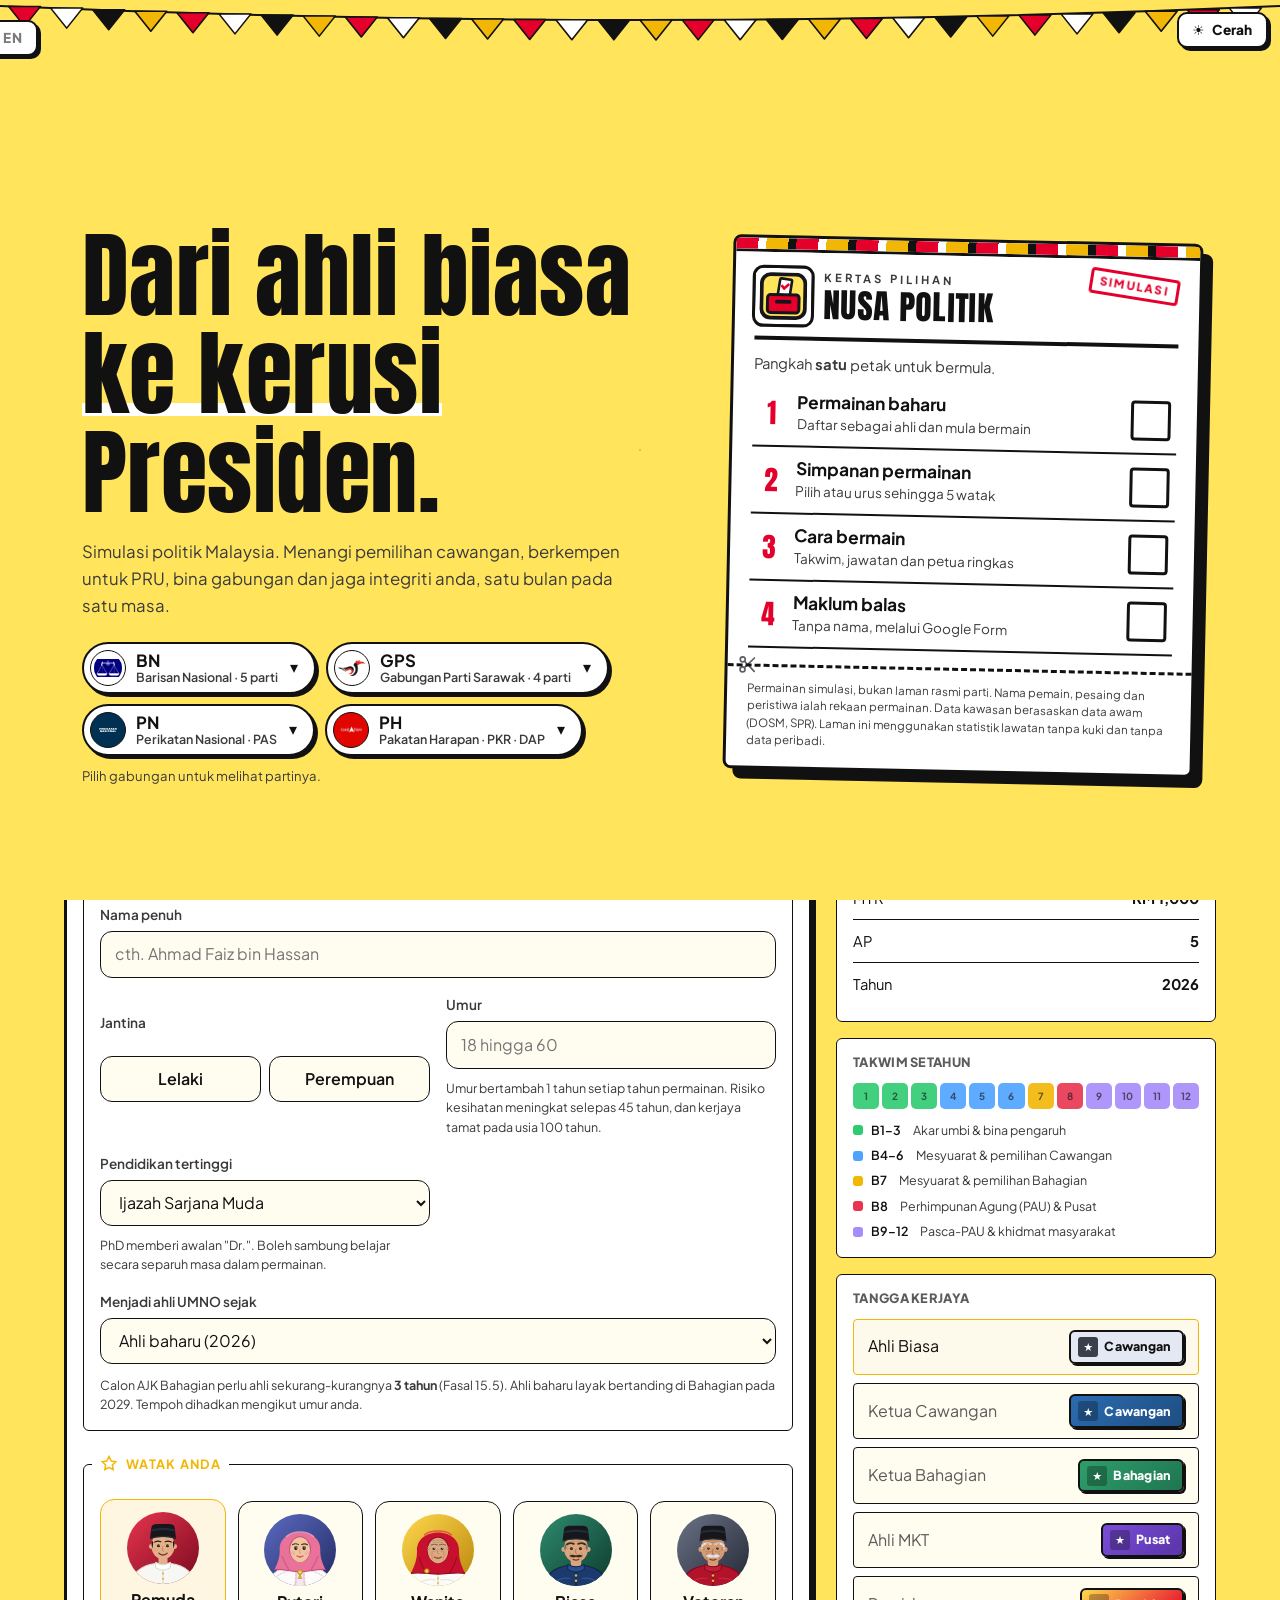
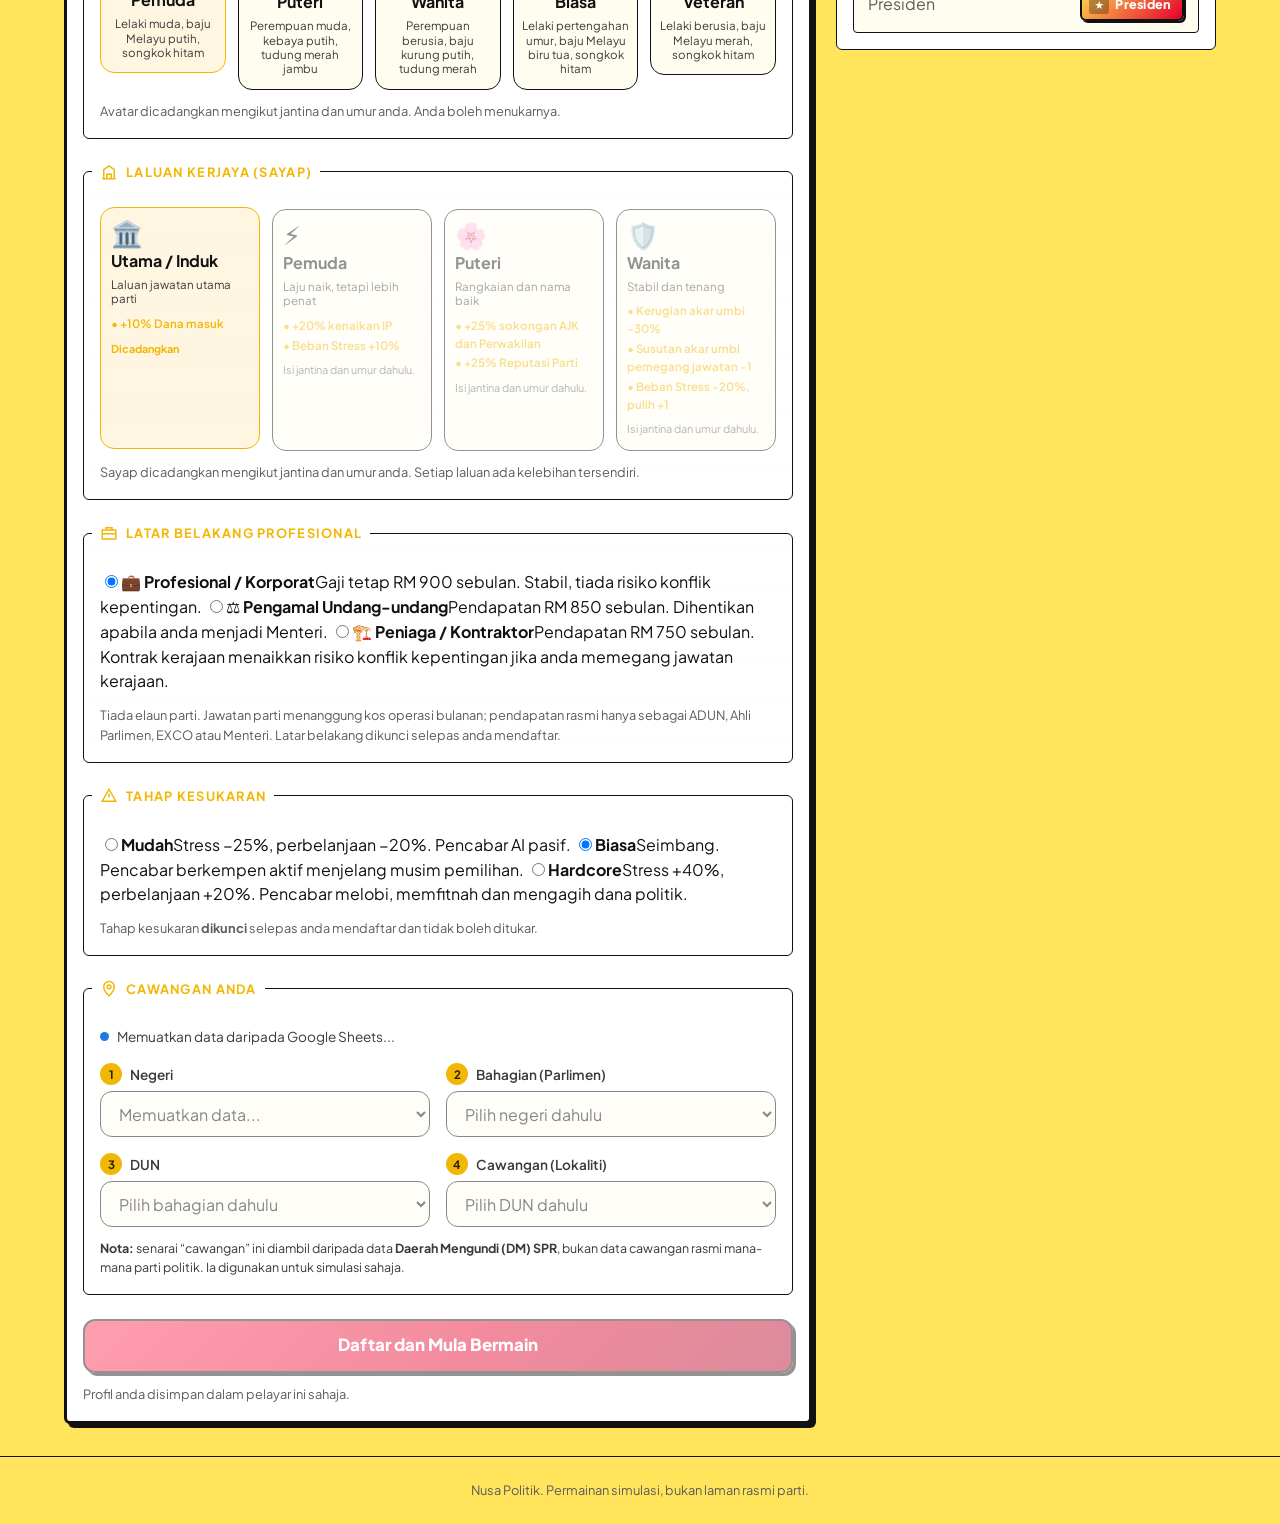
==== index.html @ 2268fa27 "v13.37: Parti DAP (Pakatan Harapan) Fasa 1: struktur Perlembagaan DAP, JTP 30 kerusi (kuota wanita)," ====
<!doctype html>
<html lang="ms">
<head>
  <meta charset="utf-8">
  <meta name="viewport" content="width=device-width, initial-scale=1, viewport-fit=cover">
  <title>Nusa Politik | Daftar Pemain</title>
  <link rel="icon" type="image/svg+xml" href="assets/images/favicon.svg">
  <link rel="icon" type="image/png" sizes="32x32" href="assets/images/favicon-32.png">
  <link rel="apple-touch-icon" href="assets/images/apple-touch-icon.png">
  <link rel="manifest" href="manifest.webmanifest">
  <meta name="description" content="Daftar sebagai ahli cawangan parti pilihan anda dan mulakan perjalanan politik anda.">
  <script src="js/fetch-lokal.js"></script>
  <script src="js/tema.js"></script>
  <!-- CSS disuntik supaya halaman tetap bergaya walaupun folder css/ tiada. Sumber: css/style.css + css/responsive.css. Jana semula: node tools/inline-css.js -->
  <!-- INLINE-CSS:START -->
<style id="inline-css">
/* ==========================================================================
   Nusa Politik — style.css
   Tema: Merah UMNO + Emas + Putih, Dark Mode UI
   Pendekatan: mobile-first (asas = skrin kecil). Peningkatan skrin besar
   berada dalam responsive.css.
   ========================================================================== */

/* ---------- 1. Token Rekabentuk ---------- */
:root {
  /* Warna jenama */
  --red: #C8102E;
  --red-dark: #9B0C23;
  --red-light: #E8344F;
  --gold: #F2B705;
  --gold-dark: #C99700;
  --gold-light: #FFD84D;
  --white: #FFFFFF;

  /* Permukaan gelap */
  --bg: #0E0F13;
  --bg-elev-1: #16181E;
  --bg-elev-2: #1D2028;
  --bg-elev-3: #262A34;
  --border: #2E333F;
  --border-soft: #232731;

  /* Teks */
  --text: #F4F5F7;
  --text-muted: #A3A9B8;
  --text-dim: #717789;

  /* Semantik */
  --success: #2ECC71;
  --warning: #F2B705;
  --danger: #FF4D5E;
  --info: #4DA3FF;

  /* Bentuk */
  --radius-sm: 8px;
  --radius: 14px;
  --radius-lg: 20px;
  --shadow-sm: 0 2px 6px rgba(0, 0, 0, .35);
  --shadow: 0 8px 24px rgba(0, 0, 0, .45);
  --shadow-red: 0 6px 22px rgba(200, 16, 46, .35);
  --shadow-gold: 0 6px 22px rgba(242, 183, 5, .28);

  /* Jarak */
  --space-1: .25rem;
  --space-2: .5rem;
  --space-3: .75rem;
  --space-4: 1rem;
  --space-5: 1.5rem;
  --space-6: 2rem;
  --space-7: 3rem;

  /* Taip */
  --font-body: "Plus Jakarta Sans", system-ui, -apple-system, "Segoe UI", Roboto, sans-serif;   /* v13.0: fon tempatan (assets/fonts, css/tema.css) */
  --font-display: "Plus Jakarta Sans", system-ui, sans-serif;

  --header-h: 60px;
  --bottom-nav-h: 64px;
  --transition: .2s cubic-bezier(.4, 0, .2, 1);
}

/* ---------- 2. Reset & Asas ---------- */
*, *::before, *::after { box-sizing: border-box; }

html {
  -webkit-text-size-adjust: 100%;
  scroll-behavior: smooth;
}

body {
  margin: 0;
  min-height: 100vh;
  font-family: var(--font-body);
  font-size: 1rem;
  line-height: 1.55;
  color: var(--text);
  background:
    radial-gradient(900px 500px at 85% -10%, rgba(200, 16, 46, .22), transparent 60%),
    radial-gradient(700px 400px at -10% 10%, rgba(242, 183, 5, .08), transparent 60%),
    var(--bg);
  background-attachment: fixed;
  -webkit-tap-highlight-color: transparent;
}

img, svg, video { max-width: 100%; display: block; }

h1, h2, h3, h4 {
  font-family: var(--font-display);
  line-height: 1.2;
  margin: 0 0 var(--space-3);
  letter-spacing: -.01em;
}
h1 { font-size: 1.75rem; }
h2 { font-size: 1.35rem; }
h3 { font-size: 1.1rem; }
p  { margin: 0 0 var(--space-3); color: var(--text-muted); }

a { color: var(--gold); text-decoration: none; transition: color var(--transition); }
a:hover { color: var(--gold-light); }

:focus-visible {
  outline: 3px solid var(--gold);
  outline-offset: 2px;
  border-radius: 4px;
}

::selection { background: var(--red); color: var(--white); }

/* Scrollbar */
* { scrollbar-width: thin; scrollbar-color: var(--bg-elev-3) transparent; }
::-webkit-scrollbar { width: 8px; height: 8px; }
::-webkit-scrollbar-thumb { background: var(--bg-elev-3); border-radius: 8px; }

/* ---------- 3. Susun Atur ---------- */
.container {
  width: 100%;
  max-width: 1200px;
  margin-inline: auto;
  padding: var(--space-4);
}

.page { padding-block: var(--space-4) var(--space-6); }

.page-title {
  display: flex;
  flex-direction: column;
  gap: var(--space-1);
  margin-bottom: var(--space-5);
}
.page-title h1 { margin: 0; }
.page-title p  { margin: 0; }

.grid { display: grid; gap: var(--space-4); grid-template-columns: 1fr; }
.stack > * + * { margin-top: var(--space-4); }
.row { display: flex; align-items: center; gap: var(--space-3); flex-wrap: wrap; }
.row--between { justify-content: space-between; }

.text-gold   { color: var(--gold); }
.text-red    { color: var(--red-light); }
.text-muted  { color: var(--text-muted); }
.text-center { text-align: center; }
.hidden      { display: none !important; }
.sr-only {
  position: absolute; width: 1px; height: 1px; overflow: hidden;
  clip: rect(0 0 0 0); white-space: nowrap;
}

/* ---------- 4. Header & Navigasi ---------- */
.app-header {
  position: sticky;
  top: 0;
  z-index: 50;
  height: var(--header-h);
  display: flex;
  align-items: center;
  padding-inline: var(--space-4);
  background: rgba(14, 15, 19, .85);
  backdrop-filter: blur(12px);
  -webkit-backdrop-filter: blur(12px);
  border-bottom: 1px solid var(--border-soft);
}
.app-header::after {
  content: "";
  position: absolute;
  inset: auto 0 -1px 0;
  height: 2px;
  background: linear-gradient(90deg, var(--red), var(--gold), var(--red));
}

.field[hidden], #f-blok[hidden], #h-parti[hidden], #h-ahli[hidden] { display: none !important; }   /* v13.14: dipulihkan */
.brand {
  display: flex;
  align-items: center;
  gap: var(--space-2);
  font-family: var(--font-display);
  font-weight: 700;
  font-size: 1.1rem;
  color: var(--white);
}
.brand:hover { color: var(--white); }
.brand__logo {
  width: 34px; height: 34px;
  border-radius: 10px;
  display: grid; place-items: center;
  background: linear-gradient(135deg, var(--red), var(--red-dark));
  color: var(--gold);
  font-weight: 800;
  box-shadow: var(--shadow-red);
}
.brand__sub { color: var(--gold); font-weight: 600; }

.header-actions { margin-left: auto; display: flex; align-items: center; gap: var(--space-2); }

.nav { display: none; }                 /* dipaparkan pada skrin lebar */
.nav-link {
  padding: .5rem .9rem;
  border-radius: 999px;
  color: var(--text-muted);
  font-weight: 500;
  font-size: .95rem;
}
.nav-link:hover { color: var(--white); background: var(--bg-elev-2); }
.nav-link.is-active { color: var(--bg); background: var(--gold); }

/* Navigasi bawah (telefon) */
.bottom-nav {
  position: fixed;
  inset: auto 0 0 0;
  z-index: 50;
  height: var(--bottom-nav-h);
  display: grid;
  grid-auto-flow: column;
  grid-auto-columns: 1fr;
  background: rgba(22, 24, 30, .95);
  backdrop-filter: blur(12px);
  -webkit-backdrop-filter: blur(12px);
  border-top: 1px solid var(--border);
  padding-bottom: env(safe-area-inset-bottom);
}
.bottom-nav a {
  display: flex; flex-direction: column; align-items: center; justify-content: center;
  gap: 2px;
  font-size: .7rem;
  color: var(--text-dim);
}
.bottom-nav a .icon { font-size: 1.3rem; line-height: 1; }
.bottom-nav a.is-active { color: var(--gold); }
body.has-bottom-nav { padding-bottom: calc(var(--bottom-nav-h) + env(safe-area-inset-bottom)); }

/* ---------- 5. Hero (index.html) ---------- */
.hero {
  position: relative;
  overflow: hidden;
  padding: var(--space-6) var(--space-4);
  border-radius: var(--radius-lg);
  text-align: center;
  background:
    linear-gradient(160deg, rgba(200, 16, 46, .92), rgba(120, 8, 28, .95)),
    var(--red);
  border: 1px solid rgba(255, 255, 255, .08);
  box-shadow: var(--shadow-red);
}
.hero::before {
  content: "";
  position: absolute;
  width: 260px; height: 260px;
  right: -80px; top: -80px;
  background: radial-gradient(circle, rgba(242, 183, 5, .45), transparent 65%);
  pointer-events: none;
}
.hero__eyebrow {
  display: inline-block;
  padding: .25rem .8rem;
  border-radius: 999px;
  background: rgba(0, 0, 0, .3);
  color: var(--gold-light);
  font-size: .75rem;
  font-weight: 600;
  letter-spacing: .08em;
  text-transform: uppercase;
  margin-bottom: var(--space-3);
}
.hero h1 { font-size: 2rem; color: #fff; margin-bottom: var(--space-3); }
.hero h1 span { color: var(--gold-light); }
.hero p { color: rgba(255, 255, 255, .85); max-width: 52ch; margin-inline: auto; }
.hero__cta { display: flex; flex-direction: column; gap: var(--space-3); margin-top: var(--space-5); }

/* ---------- 6. Butang ---------- */
.btn {
  --btn-bg: var(--bg-elev-3);
  --btn-fg: var(--text);
  display: inline-flex;
  align-items: center;
  justify-content: center;
  gap: var(--space-2);
  min-height: 46px;                      /* sasaran sentuh mesra jari */
  padding: .65rem 1.25rem;
  font: 600 .95rem/1 var(--font-body);
  color: var(--btn-fg);
  background: var(--btn-bg);
  border: 1px solid transparent;
  border-radius: 12px;
  cursor: pointer;
  user-select: none;
  transition: transform var(--transition), box-shadow var(--transition),
              background var(--transition), filter var(--transition);
}
.btn:hover  { filter: brightness(1.12); transform: translateY(-1px); }
.btn:active { transform: translateY(0) scale(.98); }
.btn:disabled, .btn[aria-disabled="true"] {
  opacity: .45; cursor: not-allowed; transform: none; filter: none;
}

.btn--primary {
  --btn-bg: linear-gradient(135deg, var(--red-light), var(--red) 55%, var(--red-dark));
  --btn-fg: var(--white);
  box-shadow: var(--shadow-red);
}
.btn--gold {
  --btn-bg: linear-gradient(135deg, var(--gold-light), var(--gold) 55%, var(--gold-dark));
  --btn-fg: #2B2100;
  box-shadow: var(--shadow-gold);
}
.btn--ghost {
  --btn-bg: transparent;
  border-color: var(--border);
  color: var(--text);
}
.btn--ghost:hover { border-color: var(--gold); color: var(--gold); background: rgba(242, 183, 5, .06); }
.btn--danger { --btn-bg: #3A1218; --btn-fg: var(--danger); border-color: rgba(255, 77, 94, .4); }
.btn--sm    { min-height: 36px; padding: .4rem .85rem; font-size: .85rem; border-radius: 10px; }
.btn--lg    { min-height: 54px; padding: .9rem 1.75rem; font-size: 1.05rem; }
.btn--block { width: 100%; }
.btn--icon  { min-width: 46px; padding: .6rem; }

.btn-group { display: flex; flex-wrap: wrap; gap: var(--space-2); }

/* ---------- 7. Kad (Dashboard Cards) ---------- */
.card {
  position: relative;
  background: linear-gradient(180deg, var(--bg-elev-2), var(--bg-elev-1));
  border: 1px solid var(--border-soft);
  border-radius: var(--radius);
  padding: var(--space-4);
  box-shadow: var(--shadow-sm);
  transition: transform var(--transition), border-color var(--transition), box-shadow var(--transition);
}
.card--interactive { cursor: pointer; }
.card--interactive:hover {
  transform: translateY(-3px);
  border-color: var(--gold);
  box-shadow: var(--shadow), 0 0 0 1px rgba(242, 183, 5, .25);
}

.card--red  { border-color: rgba(200, 16, 46, .55); background: linear-gradient(180deg, rgba(200, 16, 46, .16), var(--bg-elev-1)); }
.card--gold { border-color: rgba(242, 183, 5, .5);  background: linear-gradient(180deg, rgba(242, 183, 5, .12), var(--bg-elev-1)); }
.card--accent::before {
  content: "";
  position: absolute; left: 0; top: 14px; bottom: 14px;
  width: 4px; border-radius: 0 4px 4px 0;
  background: linear-gradient(var(--red), var(--gold));
}

.card__header {
  display: flex; align-items: center; justify-content: space-between;
  gap: var(--space-3);
  margin-bottom: var(--space-3);
}
.card__title {
  display: flex; align-items: center; gap: var(--space-2);
  margin: 0;
  font-size: 1rem;
  font-weight: 600;
}
.card__icon {
  width: 38px; height: 38px;
  display: grid; place-items: center;
  border-radius: 10px;
  background: rgba(242, 183, 5, .12);
  color: var(--gold);
  font-size: 1.15rem;
}
.card__body   { color: var(--text-muted); font-size: .95rem; }
.card__footer {
  margin-top: var(--space-4);
  padding-top: var(--space-3);
  border-top: 1px dashed var(--border);
  display: flex; gap: var(--space-2); flex-wrap: wrap;
}

/* Profil pemain */
.profile-card { display: flex; gap: var(--space-4); align-items: center; }
.avatar {
  flex: none;
  width: 68px; height: 68px;
  border-radius: 50%;
  display: grid; place-items: center;
  font-family: var(--font-display);
  font-size: 1.6rem; font-weight: 700;
  color: var(--white);
  background: linear-gradient(135deg, var(--red), var(--red-dark));
  border: 3px solid var(--gold);
  box-shadow: var(--shadow-red);
}
.profile-card__name { font-size: 1.2rem; font-weight: 700; margin: 0; color: var(--white); }
.profile-card__meta { font-size: .85rem; color: var(--text-muted); margin: 2px 0 var(--space-2); }

/* ---------- 8. Panel Statistik ---------- */
.stats-panel {
  background: var(--bg-elev-1);
  border: 1px solid var(--border-soft);
  border-radius: var(--radius);
  padding: var(--space-4);
}
.stats-panel__title {
  display: flex; align-items: center; justify-content: space-between;
  margin: 0 0 var(--space-3);
  font-size: .8rem;
  text-transform: uppercase;
  letter-spacing: .1em;
  color: var(--text-dim);
}

.stat-grid { display: grid; grid-template-columns: repeat(2, 1fr); gap: var(--space-3); }
.stat {
  padding: var(--space-3);
  background: var(--bg-elev-2);
  border: 1px solid var(--border-soft);
  border-radius: var(--radius-sm);
  min-width: 0;
}
.stat__label {
  display: flex; align-items: center; gap: 6px;
  font-size: .75rem;
  color: var(--text-muted);
  text-transform: uppercase;
  letter-spacing: .06em;
}
.stat__value {
  margin-top: 4px;
  font-family: var(--font-display);
  font-size: 1.5rem;
  font-weight: 700;
  color: var(--white);
  white-space: nowrap;
  overflow: hidden;
  text-overflow: ellipsis;
}
.stat__value--gold { color: var(--gold); }
.stat__value--red  { color: var(--red-light); }
.stat__delta { font-size: .75rem; font-weight: 600; }
.stat__delta.is-up   { color: var(--success); }
.stat__delta.is-up::before   { content: "▲ "; }
.stat__delta.is-down { color: var(--danger); }
.stat__delta.is-down::before { content: "▼ "; }

/* Senarai statistik berbaris */
.stat-list { list-style: none; margin: 0; padding: 0; }
.stat-list li {
  display: flex; justify-content: space-between; gap: var(--space-3);
  padding: .6rem 0;
  border-bottom: 1px solid var(--border-soft);
  font-size: .92rem;
}
.stat-list li:last-child { border-bottom: 0; }
.stat-list b { color: var(--white); }

/* ---------- 9. Lencana Jawatan (Office Badges) ---------- */
.badge-office {
  --badge-c1: var(--bg-elev-3);
  --badge-c2: var(--border);
  --badge-fg: var(--text);
  display: inline-flex;
  align-items: center;
  gap: 6px;
  padding: .3rem .75rem .3rem .45rem;
  border-radius: 999px;
  font-size: .78rem;
  font-weight: 700;
  letter-spacing: .02em;
  color: var(--badge-fg);
  background: linear-gradient(135deg, var(--badge-c1), var(--badge-c2));
  border: 1px solid rgba(255, 255, 255, .12);
  white-space: nowrap;
}
.badge-office::before {
  content: "★";
  width: 20px; height: 20px;
  display: grid; place-items: center;
  border-radius: 50%;
  background: rgba(0, 0, 0, .28);
  font-size: .7rem;
}
/* Hierarki jawatan */
.badge-office--ahli        { --badge-c1: #E4E8F2; --badge-c2: #E4E8F2; --badge-fg: #111; border: 2px solid #111; }   /* v7.19: kontras pada latar putih */
.badge-office--ahli::before { background: #3A3F4C; color: #fff; }
.badge-office--cawangan    { --badge-c1: #2B6CB0; --badge-c2: #1E4E82; --badge-fg: #fff; }
.badge-office--bahagian    { --badge-c1: #2F9E6B; --badge-c2: #1F7550; --badge-fg: #fff; }
.badge-office--mt          { --badge-c1: #7A4DD8; --badge-c2: #5A34A8; --badge-fg: #fff; }
.badge-office--menteri     { --badge-c1: var(--red-light); --badge-c2: var(--red-dark); --badge-fg: #fff; }
.badge-office--naib        { --badge-c1: #FF8A3D; --badge-c2: #D85F12; --badge-fg: #fff; }
.badge-office--timbalan    { --badge-c1: var(--gold-light); --badge-c2: var(--gold-dark); --badge-fg: #2B2100; }
.badge-office--presiden,
.badge-office--pm {
  --badge-c1: var(--gold-light); --badge-c2: var(--red);
  --badge-fg: #fff;
  box-shadow: 0 0 0 2px rgba(242, 183, 5, .35), var(--shadow-gold);
  animation: glow 2.6s ease-in-out infinite;
}

.badge {
  display: inline-block;
  padding: .15rem .6rem;
  border-radius: 6px;
  font-size: .72rem;
  font-weight: 700;
  background: var(--bg-elev-3);
  color: var(--text-muted);
}
.badge--success { background: rgba(46, 204, 113, .15); color: var(--success); }
.badge--danger  { background: rgba(255, 77, 94, .15);  color: var(--danger); }
.badge--gold    { background: rgba(242, 183, 5, .15);  color: var(--gold); }
.badge--red     { background: rgba(200, 16, 46, .2);   color: var(--red-light); }

/* Tangga kerjaya */
.career-ladder { list-style: none; margin: 0; padding: 0; display: grid; gap: var(--space-2); }
.career-ladder li {
  display: flex; align-items: center; justify-content: space-between; gap: var(--space-3);
  padding: .65rem .85rem;
  border-radius: var(--radius-sm);
  background: var(--bg-elev-2);
  border: 1px solid var(--border-soft);
  color: var(--text-dim);
}
.career-ladder li.is-done    { color: var(--text-muted); border-color: rgba(46, 204, 113, .35); }
.career-ladder li.is-current { color: var(--white); border-color: var(--gold); background: rgba(242, 183, 5, .08); }

/* ---------- 10. Bar Kemajuan ---------- */
.progress-wrap { display: grid; gap: 6px; }
.progress__label {
  display: flex; justify-content: space-between; align-items: baseline;
  font-size: .82rem;
  color: var(--text-muted);
}
.progress__label b { color: var(--white); font-variant-numeric: tabular-nums; }

.progress {
  --progress: 0%;
  --bar-a: var(--gold);
  --bar-b: var(--gold-dark);
  position: relative;
  height: 12px;
  border-radius: 999px;
  background: var(--bg-elev-3);
  overflow: hidden;
  box-shadow: inset 0 1px 3px rgba(0, 0, 0, .5);
}
.progress__bar {
  height: 100%;
  width: var(--progress);
  border-radius: inherit;
  background: linear-gradient(90deg, var(--bar-b), var(--bar-a));
  transition: width .8s cubic-bezier(.22, 1, .36, 1);
  position: relative;
}
.progress__bar::after {                 /* kilauan bergerak */
  content: "";
  position: absolute; inset: 0;
  background: linear-gradient(110deg, transparent 30%, rgba(255, 255, 255, .35) 50%, transparent 70%);
  background-size: 200% 100%;
  animation: shimmer 2.2s linear infinite;
}
.progress--lg { height: 18px; }
.progress--sm { height: 7px; }

.progress--red     { --bar-a: var(--red-light); --bar-b: var(--red-dark); }
.progress--success { --bar-a: #5BE38F; --bar-b: #1E9A52; }
.progress--info    { --bar-a: #7DBEFF; --bar-b: #2B73C4; }
.progress--danger  { --bar-a: #FF7A87; --bar-b: #C21F30; }

/* Bar mengikut tahap (gunakan data-level di JS) */
.progress[data-level="low"]  { --bar-a: #FF7A87; --bar-b: #C21F30; }
.progress[data-level="mid"]  { --bar-a: var(--gold-light); --bar-b: var(--gold-dark); }
.progress[data-level="high"] { --bar-a: #5BE38F; --bar-b: #1E9A52; }

/* ---------- 11. Borang ---------- */
.field { display: grid; gap: 6px; margin-bottom: var(--space-4); }
.field[hidden] { display: none; }                          /* v13.2: medan tersembunyi (cth. Sayap dalaman PBB) tidak lagi muncul untuk parti lain */
.field label { font-size: .85rem; font-weight: 600; color: var(--text-muted); }
.input, .select, .textarea {
  width: 100%;
  min-height: 46px;
  padding: .65rem .9rem;
  font: inherit;
  font-size: 16px;                       /* elak zoom automatik iOS */
  color: var(--text);
  background: var(--bg-elev-2);
  border: 1px solid var(--border);
  border-radius: 12px;
  transition: border-color var(--transition), box-shadow var(--transition);
}
.input:focus, .select:focus, .textarea:focus {
  outline: 0;
  border-color: var(--gold);
  box-shadow: 0 0 0 3px rgba(242, 183, 5, .2);
}

/* ---------- 12. Pilihan Keputusan & Log ---------- */
.choice-list { display: grid; gap: var(--space-3); }
.choice {
  display: flex; flex-direction: column; gap: 4px;
  width: 100%;
  text-align: left;
  padding: var(--space-3) var(--space-4);
  font: inherit;
  color: var(--text);
  background: var(--bg-elev-2);
  border: 1px solid var(--border);
  border-radius: var(--radius);
  cursor: pointer;
  transition: border-color var(--transition), transform var(--transition), background var(--transition);
}
.choice:hover { border-color: var(--gold); background: var(--bg-elev-3); transform: translateX(3px); }
.choice__title { font-weight: 700; color: var(--white); }
.choice__desc  { font-size: .85rem; color: var(--text-muted); }
.choice__fx    { display: flex; flex-wrap: wrap; gap: 6px; margin-top: 4px; }

.event-log {
  max-height: 280px;
  overflow-y: auto;
  display: grid; gap: var(--space-2);
  padding-right: 4px;
}
.event-log__item {
  padding: .65rem .85rem;
  border-left: 3px solid var(--gold);
  background: var(--bg-elev-2);
  border-radius: 0 var(--radius-sm) var(--radius-sm) 0;
  font-size: .88rem;
  color: var(--text-muted);
  animation: slide-in .35s ease both;
}
.event-log__item time { display: block; font-size: .72rem; color: var(--text-dim); }
.event-log__item.is-good { border-left-color: var(--success); }
.event-log__item.is-bad  { border-left-color: var(--danger); }

/* ---------- 13. Jadual ---------- */
.table-wrap { overflow-x: auto; border: 1px solid var(--border-soft); border-radius: var(--radius); }
.table { width: 100%; border-collapse: collapse; font-size: .9rem; min-width: 480px; }
.table th, .table td { padding: .75rem 1rem; text-align: left; border-bottom: 1px solid var(--border-soft); }
.table th { font-size: .75rem; text-transform: uppercase; letter-spacing: .06em; color: var(--text-dim); background: var(--bg-elev-2); }
.table tr:last-child td { border-bottom: 0; }
.table tbody tr:hover { background: rgba(242, 183, 5, .05); }

/* ---------- 14. Modal Popup ---------- */
.modal-overlay {
  position: fixed;
  inset: 0;
  z-index: 100;
  display: none;
  align-items: center;
  justify-content: center;
  padding: var(--space-4);
  background: rgba(5, 6, 9, .75);
  backdrop-filter: blur(6px);
  -webkit-backdrop-filter: blur(6px);
  opacity: 0;
  transition: opacity .25s ease;
}
.modal-overlay.is-open { display: flex; opacity: 1; }

.modal {
  position: relative;
  width: 100%;
  max-width: 520px;
  max-height: 88vh;
  max-height: 88dvh;
  display: flex;
  flex-direction: column;
  background: linear-gradient(180deg, var(--bg-elev-2), var(--bg-elev-1));
  border: 1px solid var(--border);
  border-top: 4px solid var(--red);
  border-radius: var(--radius-lg);
  box-shadow: var(--shadow), 0 0 60px rgba(200, 16, 46, .18);
  animation: modal-in .3s cubic-bezier(.22, 1, .36, 1) both;
}
.modal--gold { border-top-color: var(--gold); }
.modal--wide { max-width: 760px; }

.modal__header {
  display: flex; align-items: center; justify-content: space-between; gap: var(--space-3);
  padding: var(--space-4) var(--space-4) var(--space-3);
}
.modal__title { margin: 0; font-size: 1.2rem; color: var(--white); }
.modal__close {
  flex: none;
  width: 38px; height: 38px;
  display: grid; place-items: center;
  font-size: 1.3rem; line-height: 1;
  color: var(--text-muted);
  background: var(--bg-elev-3);
  border: 0; border-radius: 50%;
  cursor: pointer;
  transition: background var(--transition), color var(--transition);
}
.modal__close:hover { background: var(--red); color: var(--white); }
.modal__body {
  padding: 0 var(--space-4) var(--space-4);
  overflow-y: auto;
  overscroll-behavior: contain;
}
.modal__footer {
  display: flex; gap: var(--space-2); justify-content: flex-end; flex-wrap: wrap;
  padding: var(--space-3) var(--space-4) var(--space-4);
  border-top: 1px solid var(--border-soft);
}
body.modal-open { overflow: hidden; }

/* Modal peristiwa (event) */
.modal__banner {
  display: grid; place-items: center;
  height: 110px;
  margin: 0 var(--space-4) var(--space-3);
  border-radius: var(--radius);
  font-size: 3rem;
  background: linear-gradient(135deg, var(--red), var(--red-dark) 60%, #4a0612);
}
.modal__banner--gold { background: linear-gradient(135deg, var(--gold-light), var(--gold-dark)); }

/* ---------- 15. Toast / Notifikasi ---------- */
.toast-stack {
  position: fixed;
  top: calc(var(--header-h) + 10px);
  right: var(--space-3);
  left: var(--space-3);
  z-index: 200;
  display: grid; gap: var(--space-2);
  pointer-events: none;
}
.toast {
  pointer-events: auto;
  display: flex; align-items: center; gap: var(--space-3);
  padding: .8rem 1rem;
  background: var(--bg-elev-3);
  border: 1px solid var(--border);
  border-left: 4px solid var(--gold);
  border-radius: var(--radius-sm);
  box-shadow: var(--shadow);
  font-size: .9rem;
  animation: slide-in .3s ease both;
}
.toast--success { border-left-color: var(--success); }
.toast--danger  { border-left-color: var(--danger); }

/* ---------- 16. Animasi ---------- */
@keyframes shimmer  { from { background-position: 200% 0; } to { background-position: -200% 0; } }
@keyframes glow     { 0%, 100% { filter: brightness(1); } 50% { filter: brightness(1.2); } }
@keyframes slide-in { from { opacity: 0; transform: translateY(-8px); } to { opacity: 1; transform: none; } }
@keyframes modal-in { from { opacity: 0; transform: translateY(24px) scale(.97); } to { opacity: 1; transform: none; } }
@keyframes fade-up  { from { opacity: 0; transform: translateY(14px); } to { opacity: 1; transform: none; } }

.fade-up { animation: fade-up .5s ease both; }
.fade-up:nth-child(2) { animation-delay: .06s; }
.fade-up:nth-child(3) { animation-delay: .12s; }
.fade-up:nth-child(4) { animation-delay: .18s; }

@media (prefers-reduced-motion: reduce) {
  *, *::before, *::after {
    animation-duration: .01ms !important;
    animation-iteration-count: 1 !important;
    transition-duration: .01ms !important;
    scroll-behavior: auto !important;
  }
}

/* ---------- 17. Footer ---------- */
.app-footer {
  padding: var(--space-5) var(--space-4);
  text-align: center;
  font-size: .8rem;
  color: var(--text-dim);
  border-top: 1px solid var(--border-soft);
}

/* ---------- 18. Pendaftaran (index.html) — v3.0 ---------- */
/* Gaya khusus borang pendaftaran */
:root { color-scheme: dark; }
option { background: var(--bg-elev-2); color: var(--text); }

.form-section { border: 0; margin: 0 0 var(--space-5); padding: 0; min-width: 0; }
.form-section legend {
  padding: 0; margin-bottom: var(--space-3);
  font: 700 .8rem var(--font-body); letter-spacing: .1em; text-transform: uppercase; color: var(--gold);
}
.form-grid { display: grid; gap: var(--space-4); grid-template-columns: 1fr; }
.form-grid .field { margin-bottom: 0; min-width: 0; }
.field label { display: flex; align-items: center; gap: var(--space-2); }

.step {
  flex: none; width: 22px; height: 22px; display: grid; place-items: center;
  border-radius: 50%; background: var(--gold); color: #2B2100;
  font: 700 .72rem var(--font-body);
}
.select:disabled, .input:disabled { opacity: .5; cursor: not-allowed; }
.select { appearance: auto; cursor: pointer; }

.field__error { margin: 0; min-height: 0; font-size: .8rem; color: var(--danger); }
.field__error:empty { display: none; }
[aria-invalid="true"] { border-color: var(--danger) !important; }

.pill-group { display: grid; grid-template-columns: 1fr 1fr; gap: var(--space-2); }
.field label.pill { position: relative; display: block; gap: 0; font-size: inherit; color: var(--text); }
.pill input { position: absolute; inset: 0; opacity: 0; margin: 0; cursor: pointer; }
.pill span {
  display: flex; width: 100%; align-items: center; justify-content: center; min-height: 46px;
  border: 1px solid var(--border); border-radius: 12px; background: var(--bg-elev-2);
  font-weight: 600; transition: border-color var(--transition), background var(--transition), color var(--transition);
}
.pill input:checked + span { border-color: var(--gold); background: rgba(242, 183, 5, .12); color: var(--gold); }
.pill input:focus-visible + span { outline: 3px solid var(--gold); outline-offset: 2px; }

.status { display: flex; align-items: flex-start; gap: var(--space-2); margin: 0 0 var(--space-4); font-size: .85rem; color: var(--text-muted); }
.status__dot { flex: none; width: 9px; height: 9px; margin-top: .45em; border-radius: 50%; background: var(--text-dim); }
.status[data-state="loading"] .status__dot { animation: glow 1s ease-in-out infinite; background: var(--info); }
.status[data-state="sheet"] .status__dot { background: var(--success); }
.status[data-state="cache"] .status__dot,
.status[data-state="fallback"] .status__dot { background: var(--warning); }
.status__text { min-width: 0; flex: 1; }

.info { margin-top: var(--space-4); }
.info[hidden], .status [hidden], #resume[hidden] { display: none; }
.info__name { margin: 0 0 var(--space-3); font-size: 1rem; font-weight: 700; color: var(--white); }
.stat__value { font-size: 1.3rem; }

.form-actions { display: grid; gap: var(--space-3); }
.form-error { margin: 0; font-size: .9rem; color: var(--danger); }
.form-error:empty { display: none; }
.form-note { margin: 0; font-size: .8rem; color: var(--text-dim); }

#resume { margin-bottom: var(--space-4); }
.page > .stack > * + * { margin-top: var(--space-5); }
.hero h1 { margin-bottom: var(--space-2); }
.hero { text-align: left; }
.hero p { margin-inline: 0; }


/* ---- Header bertema ---- */
.brand__img { width: 34px; height: 34px; border-radius: 10px; object-fit: contain; background: rgba(255,255,255,.06); }
.flagbar { height: 6px; background: linear-gradient(90deg, #C8102E 0 33.3%, #FFFFFF 33.3% 66.6%, #1F8A4C 66.6% 100%); }
.hero { padding-top: var(--space-6); }
.hero__band { position: absolute; inset: auto 0 0 0; height: 34px; opacity: .35; pointer-events: none;
  background-image: url("data:image/svg+xml,%3Csvg xmlns='http://www.w3.org/2000/svg' width='34' height='34' viewBox='0 0 34 34'%3E%3Cpath d='M17 2 32 17 17 32 2 17Z' fill='none' stroke='%23F2B705' stroke-width='1.5'/%3E%3Cpath d='M17 9 25 17 17 25 9 17Z' fill='%23F2B705' fill-opacity='.55'/%3E%3C/svg%3E");
  background-repeat: repeat-x; }
.hero__top { position: relative; display: flex; align-items: center; gap: var(--space-4); flex-wrap: wrap; margin-bottom: var(--space-3); }
.hero__emblem { flex: none; width: 84px; height: 84px; display: grid; place-items: center; border-radius: 22px;
  background: rgba(0,0,0,.28); border: 1px solid rgba(255,255,255,.18); box-shadow: 0 6px 22px rgba(0,0,0,.35); }
.hero__emblem img { width: 66px; height: 66px; object-fit: contain; }
.hero > *:not(.hero__band) { position: relative; }
.hero { padding-bottom: calc(var(--space-6) + 24px); }

/* ---- Pilihan avatar ---- */
.avatar-grid { display: grid; grid-template-columns: repeat(2, 1fr); gap: var(--space-3); }
@media (min-width: 640px) { .avatar-grid { grid-template-columns: repeat(5, 1fr); } }
.av { position: relative; display: block; margin: 0; }
.av input { position: absolute; inset: 0; opacity: 0; margin: 0; cursor: pointer; z-index: 1; }
.av__box { display: grid; justify-items: center; gap: 4px; padding: 12px 8px; text-align: center;
  border: 1px solid var(--border); border-radius: 14px; background: var(--bg-elev-2);
  transition: border-color var(--transition), background var(--transition), transform var(--transition); }
.av__box svg { width: 72px; height: 72px; }
.av__nama { font-weight: 700; color: var(--white); }
.av__desc { font-size: .72rem; color: var(--text-muted); line-height: 1.25; }
.av input:checked + .av__box { border-color: var(--gold); background: rgba(242,183,5,.12); transform: translateY(-2px); }
.av input:focus-visible + .av__box { outline: 3px solid var(--gold); outline-offset: 2px; }
.av__saran { display: none; margin-top: 4px; font-size: .68rem; font-weight: 700; color: var(--gold); }
.av.is-saran .av__saran { display: block; }
.avatar-hint { margin: var(--space-3) 0 0; font-size: .8rem; color: var(--text-dim); }
/* ---- Pilihan sayap (v5.9; v13.14: dipulihkan selepas terpadam dalam v13.0) ---- */
.sayap-grid { display: grid; grid-template-columns: repeat(2, 1fr); gap: var(--space-3); }
@media (min-width: 640px) { .sayap-grid { grid-template-columns: repeat(4, 1fr); } }
.sy { position: relative; display: block; margin: 0; }
.sy input { position: absolute; inset: 0; opacity: 0; margin: 0; cursor: pointer; z-index: 1; }
.sy input:disabled { cursor: not-allowed; }
.sy__box { display: grid; align-content: start; gap: 4px; height: 100%; padding: 12px 10px; border: 1px solid var(--border); border-radius: 14px; background: var(--bg-elev-2);
  transition: border-color var(--transition), background var(--transition), transform var(--transition), opacity var(--transition); }
.sy__ikon { font-size: 1.6rem; line-height: 1; }
.sy__nama { font-weight: 700; color: var(--white); }
.sy__desc { font-size: .72rem; color: var(--text-muted); line-height: 1.25; }
.sy__buff { margin: 4px 0 0; padding: 0; list-style: none; display: grid; gap: 2px; font-size: .72rem; color: var(--gold); font-weight: 600; }
.sy__buff li::before { content: "\2022  "; }
.sy__syarat { margin-top: 4px; font-size: .68rem; color: var(--text-dim); }
.sy__syarat:empty { display: none; }
.sy input:checked + .sy__box { border-color: var(--gold); background: rgba(242,183,5,.12); transform: translateY(-2px); }
.sy input:focus-visible + .sy__box { outline: 3px solid var(--gold); outline-offset: 2px; }
.sy input:disabled + .sy__box { opacity: .45; }
.sy__saran { display: none; margin-top: 4px; font-size: .68rem; font-weight: 700; color: var(--gold); }
.sy.is-saran .sy__saran { display: block; }
.poster__chip--rakan { cursor: default; opacity: .8; border-style: dashed !important; pointer-events: none; }   /* v13.15: Friends of BN (NPC) */
.gab__rakan-t { margin-top: 10px !important; }
.preview-avatar { display: flex; align-items: center; gap: var(--space-3); margin: 0 0 var(--space-3); }
.preview-avatar svg { width: 64px; height: 64px; flex: none; }
.preview-avatar b { color: var(--white); display: block; }
.preview-avatar span { font-size: .8rem; color: var(--text-muted); }

@media (min-width: 640px) {
  .form-grid--nama { grid-template-columns: 1fr 1fr; }
  .form-grid--nama .field--wide { grid-column: 1 / -1; }
  .form-grid--lokasi { grid-template-columns: 1fr 1fr; }
}

/* ---- v3.0: Hero bertema dengan ilustrasi ---- */
.hero--reg { display: grid; gap: var(--space-4); align-items: center; padding-bottom: calc(var(--space-6) + 30px);
  background:
    radial-gradient(120% 90% at 100% 0%, rgba(242,183,5,.28), transparent 55%),
    linear-gradient(160deg, #D3142F 0%, #8E0B22 62%, #5A0716 100%); }
.hero--reg::after { content: ""; position: absolute; inset: 0; pointer-events: none; opacity: .5;
  background-image: radial-gradient(rgba(255,255,255,.07) 1px, transparent 1.4px); background-size: 18px 18px; }
.hero__copy { position: relative; z-index: 1; }
.hero__art { position: relative; z-index: 1; width: 100%; max-width: 420px; margin-inline: auto; }
.hero__art svg { display: block; width: 100%; height: auto; filter: drop-shadow(0 10px 22px rgba(0,0,0,.4)); }
.hero__chips { display: flex; flex-wrap: wrap; gap: var(--space-2); margin-top: var(--space-4); }
.chip { display: inline-flex; align-items: center; gap: 6px; padding: .35rem .75rem; border-radius: 999px;
  background: rgba(0,0,0,.32); border: 1px solid rgba(255,255,255,.16); color: #fff;   /* v7.19: hero sentiasa gelap, jadi teks mesti putih (tema cerah menetapkan --white ke hitam) */
  font: 600 .78rem var(--font-body); }
.chip b { color: var(--gold-light); }
.chip svg { width: 14px; height: 14px; flex: none; }
.hero--reg .hero__top { margin-bottom: var(--space-2); }
.hero--reg .hero__emblem { width: 64px; height: 64px; border-radius: 18px; }
.hero--reg .hero__emblem img { width: 50px; height: 50px; }
.hero--reg h1 { font-size: 1.85rem; line-height: 1.15; }
@media (min-width: 760px) {
  .hero--reg { grid-template-columns: 1.15fr .85fr; }
  .hero--reg h1 { font-size: 2.4rem; }
}

/* ---- Cara bermain ---- */
.howto { display: grid; gap: var(--space-3); grid-template-columns: 1fr; margin: 0; padding: 0; list-style: none; }
.howto li { position: relative; display: flex; gap: var(--space-3); align-items: flex-start; padding: var(--space-4);
  border-radius: var(--radius); background: var(--bg-elev-1); border: 1px solid var(--border);
  overflow: hidden; }
.howto li::before { content: ""; position: absolute; left: 0; top: 0; bottom: 0; width: 4px; background: var(--c, var(--gold)); }
.howto__ico { flex: none; width: 44px; height: 44px; display: grid; place-items: center; border-radius: 12px;
  background: color-mix(in srgb, var(--c, var(--gold)) 18%, transparent); color: var(--c, var(--gold)); }
.howto__ico svg { width: 24px; height: 24px; }
.howto h3 { margin: 0 0 2px; font-size: .95rem; color: var(--white); }
.howto p { margin: 0; font-size: .82rem; color: var(--text-muted); line-height: 1.4; }
@media (min-width: 760px) { .howto { grid-template-columns: repeat(3, 1fr); } }

/* ---- Stepper borang ---- */
.stepper { display: flex; align-items: center; gap: 6px; margin: 0 0 var(--space-5); padding: 0; list-style: none; }
.stepper li { flex: 1; display: flex; align-items: center; gap: 8px; min-width: 0; font: 600 .74rem var(--font-body); color: var(--text-dim); }
.stepper li:first-child { flex: none; }
.stepper li + li::before { content: ""; flex: 1; height: 2px; min-width: 10px; background: var(--border); border-radius: 2px; }
.stepper__n { flex: none; width: 26px; height: 26px; display: grid; place-items: center; border-radius: 50%;
  border: 2px solid var(--border); background: var(--bg-elev-2); color: var(--text-muted); transition: all var(--transition); }
.stepper__t { white-space: nowrap; overflow: hidden; text-overflow: ellipsis; }
.stepper li.is-done { color: var(--gold); }
.stepper li.is-done .stepper__n { background: var(--gold); border-color: var(--gold); color: #2B2100; }
.stepper li.is-done + li::before { background: var(--gold); }
@media (max-width: 479.98px) { .stepper__t { display: none; } }

/* ---- Seksyen borang sebagai panel ---- */
#reg-form .form-section { padding: var(--space-4); border: 1px solid var(--border-soft); border-radius: var(--radius);
  background: linear-gradient(180deg, rgba(255,255,255,.025), transparent); }
#reg-form .form-section legend { display: flex; align-items: center; gap: 8px; padding: 0 var(--space-2); margin-left: calc(var(--space-2) * -1); }
.legend-ico { width: 18px; height: 18px; flex: none; }
#reg-form .input, #reg-form .select { min-height: 46px; }

/* ---- Panel sisi: takwim ringkas ---- */
.mini-takwim { display: grid; grid-template-columns: repeat(12, 1fr); gap: 3px; margin: 0 0 var(--space-3); }
.mini-takwim i { display: block; height: 26px; border-radius: 5px; background: var(--c); opacity: .9;
  font: 700 .62rem/26px var(--font-body); font-style: normal; text-align: center; color: rgba(0,0,0,.65); }
.mini-legend { margin: 0; padding: 0; list-style: none; display: grid; gap: 6px; font-size: .78rem; color: var(--text-muted); }
.mini-legend li { display: flex; align-items: center; gap: 8px; }
.mini-legend b { flex: none; width: 10px; height: 10px; border-radius: 3px; background: var(--c); }
.mini-legend span { color: var(--white); font-weight: 600; margin-right: 4px; }
.career-ladder li { position: relative; }

/* ---- v3.5: logo header lebih seimbang ---- */
.brand { gap: 10px; }
.brand__img { width: 40px; height: 40px; padding: 3px; border-radius: 12px; background: rgba(255,255,255,.07); box-shadow: inset 0 0 0 1px rgba(255,255,255,.08); }
.brand > span { font-weight: 800; letter-spacing: .01em; }
@media (max-width: 480px) { .brand__img { width: 34px; height: 34px; } }

/* ---- v3.5: kad Lagu Rasmi & Pemain Audio (Spotify) ---- */
.lagu { position: relative; overflow: hidden; }
.lagu__kepala { display: flex; align-items: center; gap: 10px; width: 100%; margin: 0; padding: 0; background: none; border: 0; color: inherit; font: inherit; text-align: left; }
.lagu__ikon { flex: none; width: 34px; height: 34px; display: grid; place-items: center; border-radius: 10px; background: rgba(30,215,96,.14); color: #1ED760; }
.lagu__ikon svg { width: 18px; height: 18px; }
.lagu__tajuk { flex: 1; min-width: 0; margin: 0; font: 700 .95rem var(--font-body, inherit); color: var(--white, #fff); line-height: 1.25; }
.lagu__tajuk small { display: block; font-weight: 500; font-size: .74rem; color: var(--text-muted, #A3A9B8); }
.lagu__tog { flex: none; font-size: .8rem; color: var(--gold, #F5B800); transition: transform .2s; }
.lagu.is-buka .lagu__tog { transform: rotate(180deg); }
.lagu__badan { margin-top: 12px; border-radius: 12px; overflow: hidden; background: rgba(0,0,0,.25); min-height: 152px; }
.lagu__badan[hidden] { display: none; }
.lagu__badan iframe { display: block; width: 100%; height: 152px; border: 0; border-radius: 12px; color-scheme: normal; }
.lagu__nota { margin: 10px 2px 0; font-size: .72rem; line-height: 1.45; color: var(--text-muted, #A3A9B8); }
/* Dashboard: panel terapung bawah header */
.lagu-btn { display: inline-flex; align-items: center; gap: 6px; }
.lagu-btn svg { width: 14px; height: 14px; color: #1ED760; }
.lagu-pop { position: fixed; z-index: 60; top: 64px; right: 16px; width: min(380px, calc(100vw - 32px)); box-shadow: 0 18px 50px rgba(0,0,0,.55); }
.lagu-pop[hidden] { display: none; }
@media (max-width: 600px) { .lagu-btn span { display: none; } .lagu-pop { top: 58px; right: 16px; left: 16px; width: auto; } }
/* v3.5: lambang pada hero perlu latar cerah supaya merah logo jelas */
.hero__emblem { background: rgba(255,255,255,.95) !important; box-shadow: 0 6px 18px rgba(0,0,0,.35) !important; }
.lagu__kepala[hidden]{display:none}.lagu-pop .lagu__badan{margin-top:0}

/* ---- v3.6: Tataetika & Disiplin ---- */
.etika .meter { height: 8px; border-radius: 99px; background: rgba(255,255,255,.08); overflow: hidden; margin: 2px 0 10px; }
.etika .meter > i { display: block; height: 100%; border-radius: inherit; background: var(--gold, #F5B800); transition: width .3s; }
.etika .meter--baik > i { background: #34C27A; }
.etika .meter--amaran > i { background: #F5B800; }
.etika .meter--bahaya > i { background: #E5484D; }
.badge--bersih { background: rgba(52,194,122,.16); color: #4FD28F; }
.badge--kelabu { background: rgba(245,184,0,.15); color: #F5B800; }
.badge--kotor { background: rgba(229,72,77,.16); color: #FF6B70; }
.choice--bersih { border-left: 3px solid #34C27A; }
.choice--kelabu { border-left: 3px solid #F5B800; }
.choice--kotor { border-left: 3px solid #E5484D; }

/* ==========================================================================
   v4.4 — Menu utama bergaya kertas undi (index.html #menu)
   Latar (inline pada #menu): foto menara-dato-onn.jpg jika ada, di atas ilustrasi menara-dato-onn.svg.
   ========================================================================== */
body.menu-aktif { overflow: hidden; }
.menu {
  position: fixed; inset: 0; z-index: 60; overflow-y: auto; -webkit-overflow-scrolling: touch;
  background-color: #0E0F13;
  background-size: cover; background-repeat: no-repeat;
  background-position: center, 55% 30%, center bottom;
}
@media (min-aspect-ratio: 1/1) { .menu { background-position: center, center 30%, center 78%; } }
.menu[hidden] { display: none; }
.menu__dalam { max-width: 480px; margin: 0 auto; padding: 28px 16px 96px; min-height: 100%; display: flex; flex-direction: column; justify-content: center; }

/* kertas undi */
.kertas {
  --dakwat: #1b1a22; --kertas: #f5efdd; --merah: #c8102e;
  position: relative; color: var(--dakwat); background-color: var(--kertas);
  background-image: radial-gradient(rgba(120, 100, 60, .10) 1px, transparent 1.2px), linear-gradient(180deg, rgba(255, 255, 255, .5), rgba(0, 0, 0, .04));
  background-size: 5px 5px, 100% 100%;
  border-radius: 4px; padding: 0 20px 18px; transform: rotate(-.6deg);
  box-shadow: 0 1px 0 #fff inset, 0 2px 0 rgba(0, 0, 0, .15), 0 22px 44px rgba(0, 0, 0, .55);
}
.kertas__jalur { height: 10px; margin: 0 -20px 16px; border-radius: 4px 4px 0 0;
  background: repeating-linear-gradient(90deg, var(--merah) 0 22px, #fff 22px 30px, #f2b705 30px 52px, var(--dakwat) 52px 60px); }
.kertas__kepala { display: flex; align-items: center; gap: 12px; padding-bottom: 12px; border-bottom: 3px double var(--dakwat); position: relative; }
.kertas__logo { width: 56px; height: 56px; object-fit: contain; flex: none; border-radius: 8px; background: #fff; padding: 4px; box-shadow: 0 0 0 2px var(--dakwat); }
.kertas__kecil { margin: 0; font: 700 .7rem/1 var(--font-body); letter-spacing: .28em; text-transform: uppercase; color: #5a5545; }
.kertas__tajuk { margin: 5px 0 0; font: 800 clamp(1.5rem, 7vw, 2rem)/1 var(--font-display); text-transform: uppercase; letter-spacing: .02em; color: var(--dakwat); }
.kertas__cop { position: absolute; right: 0; top: -2px; transform: rotate(8deg); font: 800 .72rem/1 var(--font-display); letter-spacing: .18em; text-transform: uppercase;
  color: var(--merah); border: 2px solid var(--merah); border-radius: 4px; padding: 4px 7px; opacity: .8; }
.kertas__arahan { margin: 12px 0 6px; font-size: .92rem; line-height: 1.5; color: #3a3729; }

.baris {
  display: flex; align-items: center; gap: 12px; width: 100%; text-align: left; cursor: pointer; text-decoration: none; color: inherit; font: inherit;
  padding: 12px 6px; background: transparent; border: 0; border-bottom: 1.5px dashed rgba(27, 26, 34, .35); border-radius: 0; position: relative;
  transition: background .12s ease;
}
.baris[hidden] { display: none; }
.baris:hover, .baris:focus-visible { background: linear-gradient(90deg, rgba(242, 183, 5, .35), rgba(242, 183, 5, .12)); }
.baris:focus-visible { outline: 3px solid var(--dakwat); outline-offset: -3px; }
.baris__no { flex: none; width: 26px; font: 800 1.35rem/1 var(--font-display); color: var(--merah); text-align: center; }
.baris__teks { flex: 1; min-width: 0; display: flex; flex-direction: column; gap: 3px; }
.baris__teks b { font: 700 1.08rem/1.15 var(--font-display); color: var(--dakwat); }
.baris__teks small { font-size: .84rem; line-height: 1.35; color: #5a5545; }
.baris__kotak { flex: none; position: relative; width: 30px; height: 30px; border: 2.5px solid var(--dakwat); border-radius: 3px; background: rgba(255, 255, 255, .55); }
.baris__kotak::before, .baris__kotak::after { content: ""; position: absolute; left: 50%; top: 50%; width: 3.5px; height: 30px; margin: -15px 0 0 -1.75px; background: var(--merah); border-radius: 2px;
  transform: rotate(45deg) scaleY(0); transition: transform .14s ease; }
.baris__kotak::after { transform: rotate(-45deg) scaleY(0); }
.baris:hover .baris__kotak::before, .baris:focus-visible .baris__kotak::before, .baris:active .baris__kotak::before { transform: rotate(45deg) scaleY(1); }
.baris:hover .baris__kotak::after, .baris:focus-visible .baris__kotak::after, .baris:active .baris__kotak::after { transform: rotate(-45deg) scaleY(1); }

/* Sambung: dicop 'disimpan', dicetak lebih menonjol */
.baris--sambung { background: rgba(200, 16, 46, .07); border-bottom: 2px solid var(--dakwat); padding: 14px 6px; }
.baris--sambung .baris__teks b { font-size: 1.3rem; }
.baris--sambung .baris__teks small { color: var(--merah); font-weight: 600; font-style: italic; }

.kertas__nota { margin: 8px 0 4px; padding: 10px 12px 10px 12px; background: #fff2a8; border: 1px solid #e0c64d; transform: rotate(.5deg); box-shadow: 0 3px 8px rgba(0, 0, 0, .18); }
.kertas__nota[hidden] { display: none; }
.kertas__nota ul { margin: 0; padding-left: 18px; display: grid; gap: 6px; font-size: .86rem; line-height: 1.45; color: #3a3320; }

.kertas__kerat { position: relative; margin: 16px -20px 12px; height: 0; border-top: 2px dashed rgba(27, 26, 34, .55); }
.kertas__kerat span { position: absolute; left: 10px; top: -12px; width: 20px; height: 20px; opacity: .7;
  background: no-repeat center/contain url("data:image/svg+xml,%3Csvg xmlns='http://www.w3.org/2000/svg' viewBox='0 0 24 24' fill='none' stroke='%231b1a22' stroke-width='2' stroke-linecap='round'%3E%3Ccircle cx='6' cy='6' r='3'/%3E%3Ccircle cx='6' cy='18' r='3'/%3E%3Cpath d='M20 4 8.1 15.9M14.5 14.5 20 20M8.1 8.1 12 12'/%3E%3C/svg%3E"); }
.kertas__nota-kaki { margin: 0; font-size: .72rem; line-height: 1.5; color: #5a5545; }
@media (prefers-reduced-motion: reduce) { .baris, .baris__kotak::before, .baris__kotak::after { transition: none; } .kertas { transform: none; } }

/* v7.61: butang bahasa BM | EN */
.lang-switch { white-space: nowrap; letter-spacing: .02em; }
.lang-switch [data-lang] { opacity: .55; }
.lang-switch [data-lang].is-on { opacity: 1; font-weight: 800; text-decoration: underline; text-underline-offset: 3px; }
.lang-switch__sep { opacity: .4; }
.menu__bahasa { position: fixed; top: 12px; right: 64px; z-index: 60; }

/* ---------- v12.1: Jemaah Menteri (js/jemaah-ui.js) ---------- */
.jm-grid { display: grid; grid-template-columns: 1fr; gap: 14px; }
@media (max-width: 899px) { .jm-imbangan { order: -1; position: sticky; top: 0; z-index: 2; background: var(--bg-elev-1); padding: 8px 0 2px; border-bottom: 2px solid var(--border); } .jm-imbangan .jm-meter { margin-bottom: 6px; } }
@media (min-width: 900px) { .jm-grid { grid-template-columns: 1.4fr 1fr; align-items: start; } .jm-imbangan { position: sticky; top: 12px; } }
.jm-slot { border: 2px solid var(--border); border-radius: var(--radius); padding: 8px 10px 4px; margin: 0 0 10px; }
.jm-slot legend { font-weight: 800; padding: 0 4px; }
.jm-calon { display: flex; gap: 10px; align-items: flex-start; padding: 6px 4px; border-radius: 6px; cursor: pointer; }
.jm-calon:hover { background: var(--bg-elev-3); }
.jm-calon input { margin-top: 4px; accent-color: #5B2A86; width: 18px; height: 18px; flex: none; }
.jm-calon small { display: block; color: var(--text-muted); font-size: .8rem; }
.jm-tag { display: inline-block; border: 1.5px solid var(--border); border-radius: 999px; padding: 0 7px; font-size: .72rem; font-weight: 700; margin: 0 3px 0 0; white-space: nowrap; color: #111; }
.jm-tag--anda { background: #FFD6DD; } .jm-tag--rakan { background: #D6E6FF; } .jm-tag--borneo { background: #D8F2E0; } .jm-tag--pencabar { background: #FFE0B3; }
.jm-meter { margin: 0 0 10px; }
.jm-meter__t { display: flex; justify-content: space-between; font-size: .88rem; font-weight: 700; }
.jm-meter__b { height: 12px; border: 2px solid var(--border); border-radius: 4px; overflow: hidden; margin-top: 3px; background: var(--bg-elev-2); }
.jm-meter__b i { display: block; height: 100%; }
.jm-meter small { color: var(--text-muted); font-size: .78rem; }
.jm-senarai { margin-top: 10px; }
.jm-senarai summary { cursor: pointer; font-weight: 700; }
.jm-jadual { overflow-x: auto; }
.jm-jadual table { width: 100%; border-collapse: collapse; font-size: .85rem; min-width: 560px; }
.jm-jadual th, .jm-jadual td { text-align: left; padding: 7px 6px; border-bottom: 1px solid var(--border-soft); vertical-align: top; }
.jm-jadual tr.is-anda td { background: var(--bg-elev-3); font-weight: 700; }

/* ---------- v12.2: Isu Semasa (js/isu-ui.js) ---------- */
.isu-kad { border-left: 8px solid var(--red); }
.isu-label { margin: 0 0 4px; font-size: .78rem; font-weight: 800; color: var(--text-muted); }

/* ==========================================================================
   Nusa Politik — responsive.css
   Mobile-first: style.css sudah direka untuk telefon. Fail ini
   (a) memperkemas pengalaman telefon (sentuhan, safe-area, bottom sheet)
   (b) menambah susun atur lebih luas dengan min-width.
   Pautan dalam HTML (selepas style.css):
     <link rel="stylesheet" href="css/style.css">
     <link rel="stylesheet" href="css/responsive.css">
   Disyorkan: <meta name="viewport" content="width=device-width, initial-scale=1, viewport-fit=cover">
   ========================================================================== */

/* ---------- A. Asas Telefon (semua skrin, ditala untuk < 640px) ---------- */

/* Hormat kawasan selamat (notch / home indicator) */
.app-header      { padding-top: env(safe-area-inset-top); height: calc(var(--header-h) + env(safe-area-inset-top)); }
.container       { padding-left: max(var(--space-4), env(safe-area-inset-left));
                   padding-right: max(var(--space-4), env(safe-area-inset-right)); }

/* Elak limpahan mendatar */
html, body { overflow-x: hidden; }
.card, .stat, .stats-panel { min-width: 0; }
h1, h2, h3, p { overflow-wrap: anywhere; }

/* Peranti sentuh: buang kesan hover yang "melekat" & besarkan sasaran */
@media (hover: none) {
  .btn:hover, .card--interactive:hover, .choice:hover { transform: none; filter: none; }
  .btn:active   { filter: brightness(.9); }
  .choice:active, .card--interactive:active { border-color: var(--gold); background: var(--bg-elev-3); }
}

/* Telefon kecil (<= 479px) */
@media (max-width: 479.98px) {
  html { font-size: 15px; }

  h1 { font-size: 1.5rem; }
  .hero { padding: var(--space-5) var(--space-3); border-radius: var(--radius); }
  .hero h1 { font-size: 1.75rem; }

  .brand__sub { display: none; }                 /* ringkaskan jenama */
  .header-actions .btn span.btn__text { display: none; }   /* ikon sahaja */

  .stat__value { font-size: 1.3rem; }
  .stat-grid   { gap: var(--space-2); }

  .profile-card { flex-direction: column; text-align: center; }
  .profile-card .row { justify-content: center; }

  .btn-group .btn { flex: 1 1 100%; }            /* butang penuh lebar */
  .card__footer .btn { flex: 1 1 auto; }

  /* Modal menjadi "bottom sheet" di telefon */
  .modal-overlay { align-items: flex-end; padding: 0; }
  .modal {
    max-width: 100%;
    max-height: 92dvh;
    border-radius: var(--radius-lg) var(--radius-lg) 0 0;
    border-bottom: 0;
    animation: sheet-up .32s cubic-bezier(.22, 1, .36, 1) both;
    padding-bottom: env(safe-area-inset-bottom);
  }
  .modal::before {                               /* pemegang tarik */
    content: "";
    align-self: center;
    width: 44px; height: 5px;
    margin-top: 8px;
    border-radius: 999px;
    background: var(--border);
  }
  .modal__footer { flex-direction: column-reverse; }
  .modal__footer .btn { width: 100%; }

  /* Jadual boleh tatal mendatar dengan petunjuk */
  .table-wrap { -webkit-overflow-scrolling: touch; }

  .event-log { max-height: 220px; }
}

@keyframes sheet-up { from { transform: translateY(100%); } to { transform: none; } }

/* ---------- B. Telefon Besar / Tablet Kecil (>= 480px) ---------- */
@media (min-width: 480px) {
  .hero__cta { flex-direction: row; justify-content: center; }
  .stat-grid { grid-template-columns: repeat(2, 1fr); }
  .toast-stack { left: auto; width: 360px; right: var(--space-4); }
}

/* ---------- C. Tablet (>= 640px) ---------- */
@media (min-width: 640px) {
  h1 { font-size: 2rem; }
  h2 { font-size: 1.5rem; }

  .container { padding: var(--space-5); }

  .hero { padding: var(--space-7) var(--space-5); }
  .hero h1 { font-size: 2.5rem; }

  .page-title { flex-direction: row; align-items: flex-end; justify-content: space-between; }

  .grid--2, .grid--3, .grid--4 { grid-template-columns: repeat(2, 1fr); }
  .stat-grid { grid-template-columns: repeat(3, 1fr); }
  .stat__value { font-size: 1.65rem; }

  .modal-overlay { padding: var(--space-5); }
}

/* ---------- D. Desktop Kecil / Tablet Landskap (>= 900px) ---------- */
@media (min-width: 900px) {
  /* Tukar navigasi: bottom-nav -> nav atas */
  .nav { display: flex; gap: var(--space-1); margin-left: var(--space-5); }
  .bottom-nav { display: none; }
  body.has-bottom-nav { padding-bottom: 0; }

  .grid--3 { grid-template-columns: repeat(3, 1fr); }
  .grid--4 { grid-template-columns: repeat(2, 1fr); }

  /* Susun atur dashboard: kandungan utama + sidebar */
  .dashboard-layout {
    display: grid;
    grid-template-columns: minmax(0, 1fr) 340px;
    gap: var(--space-5);
    align-items: start;
  }
  .dashboard-layout__side { position: sticky; top: calc(var(--header-h) + var(--space-4)); }

  .stat-grid--wide { grid-template-columns: repeat(4, 1fr); }

  .toast-stack { top: calc(var(--header-h) + 16px); }
}

/* ---------- E. Desktop (>= 1200px) ---------- */
@media (min-width: 1200px) {
  .container { padding: var(--space-6) var(--space-5); }
  .grid--4 { grid-template-columns: repeat(4, 1fr); }
  .dashboard-layout { grid-template-columns: minmax(0, 1fr) 380px; }
  .hero h1 { font-size: 3rem; }
}

/* ---------- F. Landskap Telefon (tinggi rendah) ---------- */
@media (max-height: 480px) and (orientation: landscape) {
  .modal-overlay { align-items: center; padding: var(--space-2); }
  .modal { max-height: 96dvh; border-radius: var(--radius); }
  .modal::before { display: none; }
  .bottom-nav { height: 52px; }
  .bottom-nav a span.label { display: none; }
  body.has-bottom-nav { padding-bottom: 52px; }
}

/* ---------- G. Cetak ---------- */
@media print {
  body { background: #fff; color: #000; }
  .app-header, .bottom-nav, .modal-overlay, .toast-stack, .btn { display: none !important; }
  .card, .stats-panel { box-shadow: none; border-color: #bbb; background: #fff; }
  p, .card__body, .stat__label { color: #333; }
}

</style>
<!-- INLINE-CSS:END -->
  <link rel="stylesheet" href="css/tema.css">
  <link rel="stylesheet" href="css/tema-index.css">
  <link rel="stylesheet" href="css/rival.css">
</head>
<body>
  <!-- v4.4: Menu utama bergaya kertas undi. Latar: assets/images/menara-dato-onn.jpg (jika ada), kemudian ilustrasi .svg -->
  <section id="menu" class="menu" aria-labelledby="menu-tajuk" style="background-image:linear-gradient(180deg,rgba(8,9,18,.42) 0%,rgba(8,9,18,.62) 55%,rgba(8,9,18,.9) 100%),url(assets/images/menara-dato-onn.jpg),url(assets/images/menara-dato-onn.svg)">
    <button type="button" class="btn btn--ghost btn--sm menu__tema" data-tema-btn title="Tukar rupa paparan">🎨</button>
    <button type="button" class="btn btn--ghost btn--sm menu__bahasa lang-switch" data-lang-switch aria-pressed="false" aria-label="Tukar bahasa / Switch language" title="Bahasa / Language"><span data-lang="BM" class="is-on">BM</span><span class="lang-switch__sep" aria-hidden="true"> | </span><span data-lang="EN">EN</span></button>
    <div class="menu__bunting" aria-hidden="true" data-bunting></div>
    <div class="menu__dalam">
      <div class="poster" data-jenama-skip>
        <p class="poster__tajuk"><span>Dari ahli biasa</span> <span class="poster__serlah">ke kerusi</span> <span>Presiden.</span></p>
        <p class="poster__lead">Simulasi politik Malaysia. Menangi pemilihan cawangan, berkempen untuk PRU, bina gabungan dan jaga integriti anda, satu bulan pada satu masa.</p>
        <!-- v13.6: parti disusun ikut gabungan; tekan gabungan untuk memaparkan partinya -->
        <div class="gab" role="group" aria-label="Pilih gabungan untuk permainan baharu">
          <button type="button" class="gab__btn" data-menu="gabungan" data-gab="BN" aria-expanded="false" aria-controls="gab-bn"><img src="assets/images/logo-bn.png" alt="" width="36" height="36"><span class="gab__teks"><b>BN</b><small>Barisan Nasional · 5 parti</small></span><span class="gab__panah" aria-hidden="true">▾</span></button>
          <button type="button" class="gab__btn" data-menu="gabungan" data-gab="GPS" aria-expanded="false" aria-controls="gab-gps"><img src="assets/images/logo-gps.png" alt="" width="36" height="36"><span class="gab__teks"><b>GPS</b><small>Gabungan Parti Sarawak · 4 parti</small></span><span class="gab__panah" aria-hidden="true">▾</span></button>
          <button type="button" class="gab__btn" data-menu="gabungan" data-gab="PN" aria-expanded="false" aria-controls="gab-pn"><img src="assets/images/logo-pn.svg" alt="" width="36" height="36" style="object-fit:contain;background:#003152"><span class="gab__teks"><b>PN</b><small>Perikatan Nasional · PAS</small></span><span class="gab__panah" aria-hidden="true">▾</span></button>
          <button type="button" class="gab__btn" data-menu="gabungan" data-gab="PH" aria-expanded="false" aria-controls="gab-ph"><img src="assets/images/logo-ph.jpg" alt="" width="36" height="36" style="object-fit:contain;background:#E10600"><span class="gab__teks"><b>PH</b><small>Pakatan Harapan · PKR · DAP</small></span><span class="gab__panah" aria-hidden="true">▾</span></button>
        </div>
        <div class="gab__panel" id="gab-bn" data-gab-panel="BN" hidden>
          <h4>Parti dalam Barisan Nasional · Semenanjung &amp; Sabah</h4>
          <div class="poster__parti" role="group" aria-label="Parti Barisan Nasional"><button type="button" class="poster__chip" data-menu="parti" data-parti="UMNO"><img src="assets/images/logo.png" alt="" width="22" height="22">UMNO</button><button type="button" class="poster__chip" data-menu="parti" data-parti="MCA"><img src="assets/images/logo-mca.jpg" alt="" width="22" height="22">MCA</button><button type="button" class="poster__chip" data-menu="parti" data-parti="MIC"><img src="assets/images/logo-mic.png" alt="" width="22" height="22">MIC</button><button type="button" class="poster__chip" data-menu="parti" data-parti="PPP"><img src="assets/images/logo-ppp.jpg" alt="" width="22" height="22">PPP</button><button type="button" class="poster__chip" data-menu="parti" data-parti="PBRS"><img src="assets/images/logo-pbrs.jpg" alt="" width="22" height="22">PBRS</button></div>
          <p class="gab__kaki">UMNO, MCA dan MIC mod penuh; PPP dan PBRS mod ringan.</p>
          <p class="gab__kaki gab__rakan-t"><b>Friends of BN</b> (rakan, bukan komponen):</p>
          <div class="poster__parti gab__rakan" role="list" aria-label="Friends of BN"><span class="poster__chip poster__chip--rakan" role="listitem"><img src="assets/images/logo-kimma.png" alt="" width="22" height="22">KIMMA</span><span class="poster__chip poster__chip--rakan" role="listitem"><img src="assets/images/logo-mmsp.png" alt="" width="22" height="22">Makkal Sakti</span><span class="poster__chip poster__chip--rakan" role="listitem"><img src="assets/images/logo-ipf.png" alt="" width="22" height="22">IPF</span><span class="poster__chip poster__chip--rakan" role="listitem"><img src="assets/images/logo-miup.png" alt="" width="22" height="22">MIUP</span></div>
        </div>
        <div class="gab__panel" id="gab-gps" data-gab-panel="GPS" hidden>
          <h4>Parti dalam GPS · Sarawak</h4>
          <div class="poster__parti" role="group" aria-label="Parti GPS"><button type="button" class="poster__chip" data-menu="parti" data-parti="PBB"><img src="assets/images/logo-pbb.png" alt="" width="22" height="22">PBB</button><button type="button" class="poster__chip" data-menu="parti" data-parti="PRS"><img src="assets/images/logo-prs.jpg" alt="" width="22" height="22">PRS</button><button type="button" class="poster__chip" data-menu="parti" data-parti="SUPP"><img src="assets/images/logo-supp.svg" alt="" width="22" height="22">SUPP</button><button type="button" class="poster__chip" data-menu="parti" data-parti="PDP"><img src="assets/images/logo-pdp.jpg" alt="" width="22" height="22">PDP</button></div>
          <p class="gab__kaki">PBB mod penuh; PRS, SUPP dan PDP mod ringan.</p>
        </div>
        <div class="gab__panel" id="gab-pn" data-gab-panel="PN" hidden>
          <h4>Parti dalam Perikatan Nasional · Semenanjung</h4>
          <div class="poster__parti" role="group" aria-label="Parti PN"><button type="button" class="poster__chip" data-menu="parti" data-parti="PAS"><img src="assets/images/logo-pas.svg" alt="" width="22" height="22" style="object-fit:cover">PAS</button></div>
          <p class="gab__kaki">PAS mod penuh (Perlembagaan PAS Pindaan 2025).</p>
          <p class="gab__kaki gab__rakan-t"><b>Rakan PN</b> (NPC):</p>
          <div class="poster__parti gab__rakan" role="list" aria-label="Rakan PN"><span class="poster__chip poster__chip--rakan" role="listitem"><img src="assets/images/logo-bersatu.png" alt="" width="22" height="22" style="object-fit:contain">Bersatu</span><span class="poster__chip poster__chip--rakan" role="listitem"><img src="assets/images/logo-gerakan.png" alt="" width="22" height="22" style="object-fit:contain">Gerakan</span><span class="poster__chip poster__chip--rakan" role="listitem"><img src="assets/images/logo-mipp.jpg" alt="" width="22" height="22" style="object-fit:contain">MIPP</span><span class="poster__chip poster__chip--rakan" role="listitem"><img src="assets/images/logo-wawasan.jpg" alt="" width="22" height="22" style="object-fit:contain">Wawasan</span></div>
        </div>
        <div class="gab__panel" id="gab-ph" data-gab-panel="PH" hidden>
          <h4>Parti dalam Pakatan Harapan · seluruh Malaysia</h4>
          <div class="poster__parti" role="group" aria-label="Parti PH"><button type="button" class="poster__chip" data-menu="parti" data-parti="PKR"><img src="assets/images/logo-pkr.png" alt="" width="22" height="22" style="object-fit:cover">PKR</button><button type="button" class="poster__chip" data-menu="parti" data-parti="DAP"><img src="assets/images/logo-dap.svg" alt="" width="22" height="22" style="object-fit:contain;background:#fff">DAP</button></div>
          <p class="gab__kaki">PKR dan DAP mod penuh (Perlembagaan PKR, pindaan hingga 11 Mac 2025; Perlembagaan DAP, seperti pada 22.10.2019).</p>
          <p class="gab__kaki gab__rakan-t"><b>Rakan PH</b> (NPC):</p>
          <div class="poster__parti gab__rakan" role="list" aria-label="Rakan PH"><span class="poster__chip poster__chip--rakan" role="listitem"><img src="assets/images/logo-amanah.png" alt="" width="22" height="22" style="object-fit:contain">Amanah</span></div>
        </div>
        <p class="poster__nota" data-gab-nota>Pilih gabungan untuk melihat partinya.</p>
      </div>
      <div class="kertas">
        <div class="kertas__jalur" aria-hidden="true"></div>
        <div class="kertas__kepala">
          <img class="kertas__logo" data-netral src="assets/images/logo-nusa.svg" alt="" width="56" height="56" onerror="this.onerror=null;this.src='assets/images/logo-placeholder.svg'">
          <div>
            <p class="kertas__kecil">Kertas pilihan</p>
            <h1 id="menu-tajuk" class="kertas__tajuk">Nusa Politik</h1>
          </div>
          <span class="kertas__cop" aria-hidden="true">Simulasi</span>
        </div>
        <p class="kertas__arahan">Pangkah <b>satu</b> petak untuk bermula.</p>

        <button type="button" class="baris baris--sambung" id="menu-sambung" hidden data-menu="sambung"><span class="baris__no" aria-hidden="true">0</span><span class="baris__teks"><b>Sambung</b><small id="menu-sambung-info">Teruskan permainan yang disimpan</small></span><span class="baris__kotak" aria-hidden="true"></span></button>
        <button type="button" class="baris" data-menu="baharu"><span class="baris__no" aria-hidden="true">1</span><span class="baris__teks"><b>Permainan baharu</b><small>Daftar sebagai ahli dan mula bermain</small></span><span class="baris__kotak" aria-hidden="true"></span></button>
        <button type="button" class="baris" data-menu="slot"><span class="baris__no" aria-hidden="true">2</span><span class="baris__teks"><b>Simpanan permainan</b><small>Pilih atau urus sehingga 5 watak</small></span><span class="baris__kotak" aria-hidden="true"></span></button>
        <button type="button" class="baris" data-menu="bantuan"><span class="baris__no" aria-hidden="true">3</span><span class="baris__teks"><b>Cara bermain</b><small>Takwim, jawatan dan petua ringkas</small></span><span class="baris__kotak" aria-hidden="true"></span></button>
        <div id="menu-bantuan" class="kertas__nota" hidden>
          <ul>
            <li><b>Setiap bulan</b> Mata Tindakan (AP) bertambah 6 (Biasa; Mudah 7, Hardcore 5, ditambah bonus pemegang kerusi), dan baki dibawa sehingga had 20. Guna untuk ziarah, gotong-royong dan khidmat masyarakat bagi menambah Pengaruh (IP) dan Sokongan.</li>
            <li><b>Bulan 4-5</b> pemilihan Cawangan, <b>bulan 6</b> Bahagian, <b>bulan 9</b> PAU.</li>
            <li>Jawatan hanya dipertandingkan pada <b>tahun pemilihan</b> (2026, 2029, 2032...).</li>
            <li>Jaga <b>Tataetika</b>. Politik wang dan fitnah beri kelebihan pantas tetapi boleh membawa gantung atau pemecatan.</li>
            <li>Sokongan susut setiap bulan. Kerja berterusan untuk kekalkan sokongan.</li>
          </ul>
        </div>
        <button type="button" class="baris" data-maklumbalas hidden><span class="baris__no" aria-hidden="true">4</span><span class="baris__teks"><b>Maklum balas</b><small>Tanpa nama, melalui Google Form</small></span><span class="baris__kotak" aria-hidden="true"></span></button>

        <div class="kertas__kerat" aria-hidden="true"><span></span></div>
        <p class="kertas__nota-kaki">Permainan simulasi, bukan laman rasmi parti. Nama pemain, pesaing dan peristiwa ialah rekaan permainan. Data kawasan berasaskan data awam (DOSM, SPR). Laman ini menggunakan statistik lawatan tanpa kuki dan tanpa data peribadi.</p>
      </div>
    </div>
  </section>

  <header class="app-header">
    <a class="brand" href="index.html" aria-label="Nusa Politik, laman utama">
      <img class="brand__img" data-netral src="assets/images/logo-nusa.svg" alt="" width="34" height="34"
           onerror="this.onerror=null;this.src='assets/images/logo-placeholder.svg'">
      <span>Nusa Politik</span>
    </a>
    <div class="header-actions">
      <button type="button" class="btn btn--ghost btn--sm lang-switch" data-lang-switch id="btn-lang" aria-pressed="false" aria-label="Tukar bahasa / Switch language" title="Bahasa / Language"><span data-lang="BM" class="is-on">BM</span><span class="lang-switch__sep" aria-hidden="true"> | </span><span data-lang="EN">EN</span></button>
      <button type="button" class="btn btn--ghost btn--sm" id="btn-tema" title="Tukar rupa paparan">🎨</button>
      <button type="button" class="btn btn--ghost btn--sm" id="btn-menu" hidden>&larr; Menu</button>
    </div>
  </header>
  <div class="flagbar" aria-hidden="true"></div>

  <main class="container page">
    <div class="stack">
      <section class="hero hero--reg" aria-labelledby="tajuk">
        <div class="hero__copy">
          <div class="hero__top">
            <div class="hero__emblem">
              <img src="assets/images/logo-nusa.svg" alt="Logo Nusa Politik" width="50" height="50"
                   onerror="this.onerror=null;this.src='assets/images/logo-placeholder.svg'">
            </div>
            <span class="hero__eyebrow">Simulasi Politik &middot; Tahun 2026</span>
          </div>
          <h1 id="tajuk">Mulakan sebagai <span>Ahli Cawangan</span></h1>
          <p>Pilih cawangan anda daripada senarai ahli sebenar, bina pengaruh di akar umbi, dan bertanding naik setiap peringkat parti hingga ke kerusi Presiden.</p>
          <div class="hero__chips" aria-label="Ringkasan permainan">
            <span class="chip"><svg viewBox="0 0 24 24" fill="none" stroke="currentColor" stroke-width="2" aria-hidden="true"><rect x="3" y="5" width="18" height="16" rx="2"/><path d="M3 10h18M8 3v4M16 3v4"/></svg><b>12</b> bulan setahun</span>
            <span class="chip"><svg viewBox="0 0 24 24" fill="none" stroke="currentColor" stroke-width="2" aria-hidden="true"><path d="M12 3 3 8l9 5 9-5-9-5Z"/><path d="M3 13l9 5 9-5"/></svg><b>3</b> peringkat parti</span>
            <span class="chip" data-i18n-skip><svg viewBox="0 0 24 24" fill="none" stroke="currentColor" stroke-width="2" aria-hidden="true"><path d="M5 12l4 4 10-10"/></svg>Pemilihan <b>sebenar</b></span>
          </div>
        </div>
        <div class="hero__art" aria-hidden="true">
          <svg viewBox="0 0 400 300" role="img" focusable="false">
            <defs>
            <linearGradient id="ga" x1="0" y1="0" x2="0" y2="1"><stop offset="0" stop-color="#FFD84D"/><stop offset="1" stop-color="#C99700"/></linearGradient>
            <linearGradient id="gb" x1="0" y1="0" x2="0" y2="1"><stop offset="0" stop-color="#2A2E3A"/><stop offset="1" stop-color="#14161C"/></linearGradient>
            </defs>
            <circle cx="300" cy="86" r="62" fill="#F2B705" opacity=".22"/>
            <circle cx="300" cy="86" r="38" fill="#F2B705" opacity=".28"/>
            <!-- PWTC: podium konvensyen lebar -->
            <g>
            <path d="M140 232V158l24-18h166l24 18v74Z" fill="url(#gb)" stroke="#3A3F4D" stroke-width="2"/>
            <path d="M150 140q100-52 200 0Z" fill="#1D2028" stroke="#3A3F4D" stroke-width="2"/>
            <path d="M200 128q50-34 100 0Z" fill="url(#ga)"/>
            <g fill="#F2B705" opacity=".9">
            <rect x="160" y="160" width="12" height="72" rx="2"/><rect x="190" y="160" width="12" height="72" rx="2"/>
            <rect x="278" y="160" width="12" height="72" rx="2"/><rect x="308" y="160" width="12" height="72" rx="2"/>
            </g>
            <rect x="224" y="172" width="52" height="60" rx="4" fill="#0E0F13" stroke="#F2B705" stroke-width="2"/>
            <path d="M250 172v60M224 202h52" stroke="#F2B705" stroke-width="1.5" opacity=".6"/>
            </g>
            <!-- Menara UMNO: menara tinggi (palet sama dengan PWTC) -->
            <g>
            <path d="M74 232V76l8-12h30l8 12v156Z" fill="url(#gb)" stroke="#3A3F4D" stroke-width="2"/>
            <path d="M96 42c-16 0-26 10-26 22h52c0-12-10-22-26-22Z" fill="url(#ga)"/>
            <rect x="94" y="16" width="5" height="28" fill="#F4F5F7"/>
            <path d="M99 16h26l-7 7 7 7H99Z" fill="#C8102E"/>
            <g fill="#F2B705" opacity=".9"><rect x="80" y="86" width="6" height="104" rx="2"/><rect x="93" y="86" width="6" height="104" rx="2"/><rect x="106" y="86" width="6" height="104" rx="2"/></g>
            <rect x="86" y="200" width="20" height="32" rx="3" fill="#0E0F13" stroke="#F2B705" stroke-width="2"/>
            </g>
            <!-- tapak -->
            <rect x="48" y="232" width="304" height="12" rx="3" fill="#F4F5F7" opacity=".9"/>
            <rect x="34" y="244" width="332" height="12" rx="3" fill="#F4F5F7" opacity=".7"/>
            <!-- Jalur Gemilang ringkas -->
            <g>
            <rect x="344" y="120" width="4" height="112" fill="#F4F5F7"/>
            <g transform="translate(348 124)"><rect x="0" y="0.00" width="38" height="1.5" fill="#C8102E"/><rect x="0" y="1.50" width="38" height="1.5" fill="#FFFFFF"/><rect x="0" y="3.00" width="38" height="1.5" fill="#C8102E"/><rect x="0" y="4.50" width="38" height="1.5" fill="#FFFFFF"/><rect x="0" y="6.00" width="38" height="1.5" fill="#C8102E"/><rect x="0" y="7.50" width="38" height="1.5" fill="#FFFFFF"/><rect x="0" y="9.00" width="38" height="1.5" fill="#C8102E"/><rect x="0" y="10.50" width="38" height="1.5" fill="#FFFFFF"/><rect x="0" y="12.00" width="38" height="1.5" fill="#C8102E"/><rect x="0" y="13.50" width="38" height="1.5" fill="#FFFFFF"/><rect x="0" y="15.00" width="38" height="1.5" fill="#C8102E"/><rect x="0" y="16.50" width="38" height="1.5" fill="#FFFFFF"/><rect x="0" y="18.00" width="38" height="1.5" fill="#C8102E"/><rect x="0" y="19.50" width="38" height="1.5" fill="#FFFFFF"/><rect width="19" height="10.5" fill="#1B2A6B"/><circle cx="7.2" cy="5.2" r="3.1" fill="#FFD84D"/><circle cx="8.2" cy="5.2" r="2.5" fill="#1B2A6B"/></g>
            </g>
            <!-- peti undi -->
            <g transform="translate(150 196)">
            <rect x="0" y="22" width="100" height="62" rx="8" fill="#C8102E" stroke="#FFD84D" stroke-width="2.5"/>
            <rect x="22" y="22" width="56" height="9" rx="2" fill="#0E0F13"/>
            <rect x="34" y="-6" width="34" height="40" rx="3" fill="#FFFFFF" transform="rotate(-6 51 14)"/>
            <path d="M40 8h22M40 16h22M40 24h14" stroke="#9B9FAE" stroke-width="2" transform="rotate(-6 51 14)"/>
            <path d="M32 62l12 12 24-26" fill="none" stroke="#FFD84D" stroke-width="6" stroke-linecap="round" stroke-linejoin="round"/>
            </g>
            <g fill="#FFD84D" opacity=".85"><circle cx="40" cy="60" r="2.5"/><circle cx="170" cy="34" r="2"/><circle cx="360" cy="40" r="2.5"/><circle cx="378" cy="150" r="2"/><circle cx="20" cy="150" r="2"/></g>
          </svg>
        </div>
        <div class="hero__band" aria-hidden="true"></div>
      </section>

      <ol class="howto" aria-label="Cara bermain">
        <li style="--c:#2ECC71">
          <span class="howto__ico"><svg viewBox="0 0 24 24" fill="none" stroke="currentColor" stroke-width="2" aria-hidden="true"><path d="M17 21v-2a4 4 0 0 0-4-4H7a4 4 0 0 0-4 4v2"/><circle cx="10" cy="7" r="4"/><path d="M21 21v-2a4 4 0 0 0-3-3.9M16 3.1a4 4 0 0 1 0 7.8"/></svg></span>
          <div><h3>1. Bina pengaruh</h3><p>Bulan 1&ndash;3: turun ke akar umbi, kumpul IP dan sokongan ahli.</p></div>
        </li>
        <li style="--c:#4DA3FF">
          <span class="howto__ico"><svg viewBox="0 0 24 24" fill="none" stroke="currentColor" stroke-width="2" aria-hidden="true"><rect x="3" y="3" width="18" height="18" rx="2"/><path d="m8 12 3 3 5-6"/></svg></span>
          <div><h3>2. Bertanding</h3><p>Bulan 4&ndash;6: pemilihan Cawangan dan Bahagian, termasuk Sayap.</p></div>
        </li>
        <li style="--c:#F2B705">
          <span class="howto__ico"><svg viewBox="0 0 24 24" fill="none" stroke="currentColor" stroke-width="2" aria-hidden="true"><path d="M8 21h8M12 17v4M7 4h10v5a5 5 0 0 1-10 0V4Z"/><path d="M17 5h3v2a3 3 0 0 1-3 3M7 5H4v2a3 3 0 0 0 3 3"/></svg></span>
          <div><h3>3. Menuju PAU</h3><p>Tahun pemilihan: rebut kerusi Pusat hingga Presiden, kemudian Perhimpunan Agung bulan 9.</p></div>
        </li>
      </ol>

      <section id="resume" class="card card--gold" hidden aria-live="polite">
        <div class="card__header">
          <h2 class="card__title">Anda sudah mendaftar</h2>
          <span class="badge-office badge-office--ahli">Pemain sedia ada</span>
        </div>
        <p class="card__body" id="resume-text"></p>
        <div class="card__footer">
          <a class="btn btn--gold" href="dashboard.html">Teruskan permainan</a>
          <button class="btn btn--ghost" type="button" id="btn-resume-new">Daftar pemain baharu</button>
        </div>
      </section>

      <div class="dashboard-layout">
        <form id="reg-form" class="card" novalidate autocomplete="off" aria-labelledby="tajuk-borang">
          <div class="card__header">
            <h2 class="card__title" id="tajuk-borang">Pendaftaran Pemain</h2>
          </div>
          <ol class="stepper" id="stepper" aria-label="Kemajuan borang">
            <li data-s="1"><span class="stepper__n">1</span><span class="stepper__t">Maklumat</span></li>
            <li data-s="2"><span class="stepper__n">2</span><span class="stepper__t">Watak</span></li>
            <li data-s="3"><span class="stepper__n">3</span><span class="stepper__t">Cawangan</span></li>
          </ol>

          <fieldset class="form-section">
            <legend><svg class="legend-ico" viewBox="0 0 24 24" fill="none" stroke="currentColor" stroke-width="2" aria-hidden="true"><circle cx="12" cy="8" r="4"/><path d="M4 21a8 8 0 0 1 16 0"/></svg>Maklumat anda</legend>
            <div class="form-grid form-grid--nama">
              <div class="field field--wide" id="f-parti" data-jenama-skip>
                <label for="s-parti">Parti</label>
                <select class="select" id="s-parti" name="parti" aria-describedby="h-parti">
                  <option value="UMNO" selected>UMNO (Semenanjung &amp; Sabah)</option>
                  <option value="MCA">MCA (Semenanjung, BN, mod penuh)</option>
                  <option value="MIC">MIC (Semenanjung, BN, mod penuh)</option>
                  <option value="PPP">PPP (Semenanjung, BN, mod ringan)</option>
                  <option value="PBRS">PBRS (Sabah, BN, mod ringan)</option>
                  <option value="PAS">PAS (Semenanjung, PN, mod penuh)</option>
                  <option value="PKR">PKR (seluruh Malaysia, PH, mod penuh)</option>
                  <option value="DAP">DAP (seluruh Malaysia, PH, mod penuh)</option>
                  <option value="PBB">PBB (Sarawak, GPS, mod penuh)</option>
                  <option value="PRS">PRS (Sarawak, GPS, mod ringan)</option>
                  <option value="SUPP">SUPP (Sarawak, GPS, mod ringan)</option>
                  <option value="PDP">PDP (Sarawak, GPS, mod ringan)</option>
                </select>
                <p class="field__hint" id="h-parti" style="margin:6px 0 0;font-size:.78rem;color:var(--text-muted)" hidden>Parti Sarawak: Bahagian = DUN, Cawangan = Daerah Mengundi. Bilangan ahli ialah anggaran permainan. Simulasi, bukan data rasmi parti.</p>
              </div>
              <div class="field field--wide" id="f-blok" role="radiogroup" aria-labelledby="l-blok" hidden>
                <span id="l-blok" style="display:block;font-weight:600;margin-bottom:6px">Sayap dalaman PBB</span>
                <label style="margin-right:16px"><input type="radio" name="blokPBB" value="bumiputera"> <span>Bumiputera</span> <span class="note" style="font-size:.78rem">(Melayu/Melanau)</span></label>
                <label><input type="radio" name="blokPBB" value="pesaka"> <span>Pesaka</span> <span class="note" style="font-size:.78rem">(Dayak)</span></label>
                <p class="field__hint" style="margin:6px 0 0;font-size:.78rem;color:var(--text-muted)">Jawatan Pusat dibahagi antara dua blok. Dicadangkan mengikut kawasan yang anda pilih; anda boleh menukarnya.</p>
              </div>
              <div class="field field--wide">
                <label for="f-nama">Nama penuh</label>
                <input class="input" id="f-nama" name="nama" type="text" maxlength="60" autocomplete="name" placeholder="cth. Ahmad Faiz bin Hassan" aria-describedby="e-nama" required>
                <p class="field__error" id="e-nama" role="alert"></p>
              </div>
              <div class="field" role="group" aria-labelledby="l-jantina">
                <label id="l-jantina">Jantina</label>
                <div class="pill-group">
                  <label class="pill"><input type="radio" name="jantina" value="L" id="f-jantina"><span>Lelaki</span></label>
                  <label class="pill"><input type="radio" name="jantina" value="P"><span>Perempuan</span></label>
                </div>
                <p class="field__error" id="e-jantina" role="alert"></p>
              </div>
              <div class="field">
                <label for="f-umur">Umur</label>
                <input class="input" id="f-umur" name="umur" type="number" inputmode="numeric" min="18" max="60" placeholder="18 hingga 60" aria-describedby="e-umur h-umur" required>
                <p class="note" id="h-umur" style="margin:4px 0 0;font-size:.78rem">Umur bertambah 1 tahun setiap tahun permainan. Risiko kesihatan meningkat selepas 45 tahun, dan kerjaya tamat pada usia 100 tahun.</p>
                <p class="field__error" id="e-umur" role="alert"></p>
              </div>
              <div class="field">
                <label for="s-pendidikan">Pendidikan tertinggi</label>
                <select class="select" id="s-pendidikan" name="pendidikan" aria-describedby="h-pendidikan">
                  <option value="spm">SPM</option>
                  <option value="diploma">Diploma</option>
                  <option value="ijazah" selected>Ijazah Sarjana Muda</option>
                  <option value="sarjana">Sarjana</option>
                  <option value="phd">PhD</option>
                </select>
                <p class="note" id="h-pendidikan" style="margin:4px 0 0;font-size:.78rem">PhD memberi awalan "Dr.". Boleh sambung belajar secara separuh masa dalam permainan.</p>
              </div>
              <div class="field" id="f-pas-bidang" hidden>
                <label for="s-bidang">Bidang pengajian</label>
                <select class="select" id="s-bidang" name="bidang">
                  <option value="umum" selected>Umum</option>
                  <option value="islam">Pengajian Islam</option>
                </select>
                <p class="note" style="margin:4px 0 0;font-size:.78rem">PAS: lulusan Pengajian Islam (Diploma ke atas) boleh menyertai Dewan Ulamak (Fasal 56).</p>
              </div>
              <div class="field" id="f-pas-jenis" hidden>
                <label for="s-jenis-ahli">Jenis keahlian PAS</label>
                <select class="select" id="s-jenis-ahli" name="keahlianJenis">
                  <option value="ahli" selected>Ahli PAS</option>
                  <option value="bersekutu">Ahli Bersekutu (bukan Islam)</option>
                </select>
                <p class="note" style="margin:4px 0 0;font-size:.78rem">Ahli Bersekutu hanya boleh memegang jawatan dalam Dewan Himpunan Pendukung (Fasal 11(2), 16(2), 60).</p>
              </div>
              <div class="field" style="grid-column:1/-1">
                <label for="s-ahli" id="l-ahli">Menjadi ahli UMNO sejak</label>
                <select class="select" id="s-ahli" name="tahunAhli" aria-describedby="h-ahli">
                  <option value="0" selected>Ahli baharu (2026)</option>
                  <option value="1">1 tahun lalu</option>
                  <option value="2">2 tahun lalu</option>
                  <option value="3">3 tahun lalu</option>
                  <option value="5">5 tahun lalu</option>
                  <option value="10">10 tahun lalu atau lebih</option>
                </select>
                <p class="field__hint" id="h-ahli" data-jenama-skip style="margin:6px 0 0;font-size:.78rem;color:var(--text-muted)">Calon AJK Bahagian perlu ahli sekurang-kurangnya <b>3 tahun</b> (Fasal 15.5). Ahli baharu layak bertanding di Bahagian pada 2029. Tempoh dihadkan mengikut umur anda.</p>
              </div>
            </div>
          </fieldset>

          <fieldset class="form-section">
            <legend><svg class="legend-ico" viewBox="0 0 24 24" fill="none" stroke="currentColor" stroke-width="2" aria-hidden="true"><path d="M12 2l3 6 6 .9-4.5 4.4 1 6.2L12 16.5 6.5 19.5l1-6.2L3 8.9 9 8Z"/></svg>Watak anda</legend>
            <div class="avatar-grid" id="avatar-grid" role="radiogroup" aria-label="Pilih avatar watak"></div>
            <p class="avatar-hint" id="avatar-hint">Avatar dicadangkan mengikut jantina dan umur anda. Anda boleh menukarnya.</p>
            <p class="field__error" id="e-avatar" role="alert"></p>
          </fieldset>

          <fieldset class="form-section">
            <legend><svg class="legend-ico" viewBox="0 0 24 24" fill="none" stroke="currentColor" stroke-width="2" aria-hidden="true"><path d="M3 21h18M5 21V9l7-5 7 5v12M9 21v-6h6v6"/></svg>Laluan kerjaya (sayap)</legend>
            <div class="sayap-grid" id="sayap-grid" role="radiogroup" aria-label="Pilih laluan kerjaya sayap"></div>
            <p class="avatar-hint" id="sayap-hint">Sayap dicadangkan mengikut jantina dan umur anda. Setiap laluan ada kelebihan tersendiri.</p>
            <p class="field__error" id="e-sayap" role="alert"></p>
          </fieldset>

          <fieldset class="form-section">
            <legend><svg class="legend-ico" viewBox="0 0 24 24" fill="none" stroke="currentColor" stroke-width="2" aria-hidden="true"><path d="M3 8h18v12H3V8Zm5 0V5h8v3M3 13h18"/></svg>Latar belakang profesional</legend>
            <div class="dif-grid" role="radiogroup" aria-label="Pilih latar belakang profesional">
              <label class="dif"><input type="radio" name="kerjaya" value="korporat" checked><b>💼 Profesional / Korporat</b><span>Gaji tetap RM 900 sebulan. Stabil, tiada risiko konflik kepentingan.</span></label>
              <label class="dif"><input type="radio" name="kerjaya" value="peguam"><b>⚖️ Pengamal Undang-undang</b><span>Pendapatan RM 850 sebulan. Dihentikan apabila anda menjadi Menteri.</span></label>
              <label class="dif"><input type="radio" name="kerjaya" value="peniaga"><b>🏗️ Peniaga / Kontraktor</b><span>Pendapatan RM 750 sebulan. Kontrak kerajaan menaikkan risiko konflik kepentingan jika anda memegang jawatan kerajaan.</span></label>
            </div>
            <p class="avatar-hint">Tiada elaun parti. Jawatan parti menanggung kos operasi bulanan; pendapatan rasmi hanya sebagai ADUN, Ahli Parlimen, EXCO atau Menteri. Latar belakang dikunci selepas anda mendaftar.</p>
          </fieldset>

          <fieldset class="form-section">
            <legend><svg class="legend-ico" viewBox="0 0 24 24" fill="none" stroke="currentColor" stroke-width="2" aria-hidden="true"><path d="M12 3l9 16H3L12 3Zm0 6v5m0 3v.01"/></svg>Tahap kesukaran</legend>
            <div class="dif-grid" role="radiogroup" aria-label="Pilih tahap kesukaran">
              <label class="dif"><input type="radio" name="kesukaran" value="EASY"><b>Mudah</b><span>Stress &minus;25%, perbelanjaan &minus;20%. Pencabar AI pasif.</span></label>
              <label class="dif"><input type="radio" name="kesukaran" value="NORMAL" checked><b>Biasa</b><span>Seimbang. Pencabar berkempen aktif menjelang musim pemilihan.</span></label>
              <label class="dif"><input type="radio" name="kesukaran" value="HARDCORE"><b>Hardcore</b><span>Stress +40%, perbelanjaan +20%. Pencabar melobi, memfitnah dan mengagih dana politik.</span></label>
            </div>
            <p class="avatar-hint">Tahap kesukaran <b>dikunci</b> selepas anda mendaftar dan tidak boleh ditukar.</p>
          </fieldset>

          <fieldset class="form-section">
            <legend><svg class="legend-ico" viewBox="0 0 24 24" fill="none" stroke="currentColor" stroke-width="2" aria-hidden="true"><path d="M12 21s7-6.2 7-12a7 7 0 0 0-14 0c0 5.8 7 12 7 12Z"/><circle cx="12" cy="9" r="2.5"/></svg>Cawangan anda</legend>
            <p class="status" id="status" data-state="loading" role="status">
              <span class="status__dot" aria-hidden="true"></span>
              <span class="status__text" id="status-text">Memuatkan data daripada Google Sheets...</span>
              <button class="btn btn--ghost btn--sm" type="button" id="btn-retry" hidden>Cuba lagi</button>
            </p>
            <div class="form-grid form-grid--lokasi">
              <div class="field">
                <label for="s-negeri"><span class="step" aria-hidden="true">1</span>Negeri</label>
                <select class="select" id="s-negeri" name="negeri" aria-describedby="e-negeri" disabled><option value="">Memuatkan data...</option></select>
                <p class="field__error" id="e-negeri" role="alert"></p>
              </div>
              <div class="field">
                <label for="s-bahagian" id="l-bahagian"><span class="step" aria-hidden="true">2</span><span id="t-bahagian">Bahagian (Parlimen)</span></label>
                <select class="select" id="s-bahagian" name="bahagian" aria-describedby="e-bahagian" disabled><option value="">Pilih negeri dahulu</option></select>
                <p class="field__error" id="e-bahagian" role="alert"></p>
              </div>
              <div class="field">
                <label for="s-dun"><span class="step" aria-hidden="true">3</span>DUN</label>
                <select class="select" id="s-dun" name="dun" aria-describedby="e-dun" disabled><option value="">Pilih bahagian dahulu</option></select>
                <p class="field__error" id="e-dun" role="alert"></p>
              </div>
              <div class="field">
                <label for="s-cawangan"><span class="step" aria-hidden="true">4</span><span id="t-cawangan">Cawangan (Lokaliti)</span></label>
                <select class="select" id="s-cawangan" name="cawangan" aria-describedby="h-cawangan e-cawangan" disabled><option value="">Pilih DUN dahulu</option></select>
                <p class="field__error" id="e-cawangan" role="alert"></p>
              </div>
            </div>
              <p class="field__hint" id="h-cawangan" style="margin:12px 0 0;font-size:.78rem;color:var(--text-muted)"><b>Nota:</b> senarai &ldquo;cawangan&rdquo; ini diambil daripada data <b>Daerah Mengundi (DM) SPR</b>, bukan data cawangan rasmi mana-mana parti politik. Ia digunakan untuk simulasi sahaja.</p>

            <div class="stats-panel info" id="info" hidden aria-live="polite">
              <h3 class="stats-panel__title">Cawangan dipilih</h3>
              <p class="info__name" id="i-nama"></p>
              <div class="stat-grid">
                <div class="stat"><div class="stat__label">Jumlah ahli</div><div class="stat__value stat__value--gold" id="i-jumlah">0</div></div>
                <div class="stat"><div class="stat__label">Lelaki</div><div class="stat__value" id="i-lelaki">0</div></div>
                <div class="stat"><div class="stat__label">Perempuan</div><div class="stat__value" id="i-perempuan">0</div></div>
                <div class="stat"><div class="stat__label">Bawah 40</div><div class="stat__value" id="i-bawah40">0</div></div>
                <div class="stat"><div class="stat__label">Atas 40</div><div class="stat__value" id="i-atas40">0</div></div>
                <div class="stat"><div class="stat__label">ID</div><div class="stat__value stat__value--red" id="i-kod">-</div></div>
              </div>
            </div>
          </fieldset>

          <div class="form-actions">
            <p class="form-error" id="form-error" role="alert"></p>
            <button class="btn btn--primary btn--lg btn--block" type="submit" id="btn-submit" disabled>Daftar dan Mula Bermain</button>
            <p class="form-note">Profil anda disimpan dalam pelayar ini sahaja.</p>
          </div>
        </form>

        <aside class="dashboard-layout__side stack" aria-label="Keadaan permulaan">
          <section class="stats-panel">
            <h2 class="stats-panel__title">Permulaan anda</h2>
            <div class="preview-avatar" id="preview-avatar" aria-live="polite"></div>
            <p><span class="badge-office badge-office--ahli" id="m-jawatan">Ahli Biasa</span></p>
            <ul class="stat-list">
              <li><span>IP</span><b id="m-ip">10</b></li>
              <li><span>MYR</span><b id="m-myr">RM 1,000</b></li>
              <li><span>AP</span><b id="m-ap">5</b></li>
              <li><span>Tahun</span><b id="m-tahun">2026</b></li>
            </ul>
          </section>
          <section class="stats-panel">
            <h2 class="stats-panel__title">Takwim setahun</h2>
            <div class="mini-takwim" aria-hidden="true">
              <i style="--c:#2ECC71">1</i><i style="--c:#2ECC71">2</i><i style="--c:#2ECC71">3</i>
              <i style="--c:#4DA3FF">4</i><i style="--c:#4DA3FF">5</i><i style="--c:#4DA3FF">6</i>
              <i style="--c:#F2B705">7</i><i style="--c:#E8344F">8</i>
              <i style="--c:#A78BFA">9</i><i style="--c:#A78BFA">10</i><i style="--c:#A78BFA">11</i><i style="--c:#A78BFA">12</i>
            </div>
            <ul class="mini-legend">
              <li style="--c:#2ECC71"><b></b><span>B1&ndash;3</span>Akar umbi &amp; bina pengaruh</li>
              <li style="--c:#4DA3FF"><b></b><span>B4&ndash;6</span>Mesyuarat &amp; pemilihan Cawangan</li>
              <li style="--c:#F2B705"><b></b><span>B7</span>Mesyuarat &amp; pemilihan Bahagian</li>
              <li style="--c:#E8344F"><b></b><span>B8</span>Perhimpunan Agung (PAU) &amp; Pusat</li>
              <li style="--c:#A78BFA"><b></b><span>B9&ndash;12</span>Pasca-PAU &amp; khidmat masyarakat</li>
            </ul>
          </section>
          <section class="stats-panel">
            <h2 class="stats-panel__title">Tangga kerjaya</h2>
            <ul class="career-ladder">
              <li class="is-current">Ahli Biasa <span class="badge-office badge-office--ahli">Cawangan</span></li>
              <li>Ketua Cawangan <span class="badge-office badge-office--cawangan">Cawangan</span></li>
              <li>Ketua Bahagian <span class="badge-office badge-office--bahagian">Bahagian</span></li>
              <li>Ahli MKT <span class="badge-office badge-office--mt">Pusat</span></li>
              <li>Presiden <span class="badge-office badge-office--presiden">Presiden</span></li>
            </ul>
          </section>
        </aside>
      </div>
    </div>
  </main>

  <footer class="app-footer">Nusa Politik. Permainan simulasi, bukan laman rasmi parti.</footer>

  <script src="js/pwa.js"></script>
  <script>
    /* Sambungan Google Sheets (dicuba mengikut urutan):
         1. appsScriptUrl : URL Web App Google Apps Script (JSON). Lihat apps-script/Code.gs. Kosongkan jika tidak guna.
         2. sheetCsvUrl   : Publish to web > format CSV.
         3. salinan tersimpan dalam pelayar, kemudian data contoh.
       musicUrl: laluan fail muzik anda (cth. 'assets/audio/lagu-latar.mp3'). Kosong = gubahan mars asli dijana pelayar. */
    window.MYPOLITIK_CONFIG = {
      appsScriptUrl: 'https://script.google.com/macros/s/AKfycbzclOJJpv1khUQ5nnRE_hiDmNbL94QbVgdtjWZ70JR3fSpx4tXrV9JPbVZymkokJLeP/exec',
      musicUrl: '',
      sheetCsvUrl: 'https://docs.google.com/spreadsheets/d/e/2PACX-1vTlY24kc_-2p4OtffqnoFRcTiQOGvjd2u-o_QuHkSzWVrYCEQbFTY2jJ8JSdBugsqwP0zS1q897ZS75/pub?output=csv',
      dashboardUrl: 'dashboard.html'
    };
  </script>
  <script src="js/data.js"></script>
  <script src="js/sayap.js"></script>
  <script src="js/save.js"></script>
  <script src="js/translations.js"></script>
  <script src="js/parti.js"></script>
  <script src="js/translations-parti.js"></script>
  <script src="js/i18n.js"></script>
  <script src="js/infra.js"></script>
  <script src="js/slot.js"></script>
  <script src="js/latihan.js"></script>
  <script>try { if (window.MyPolitikLatihan) { window.MyPolitikLatihan.pulihJikaPerlu(); } } catch (e) {}</script>
  <script src="js/avatar.js"></script>
  <script src="js/mca-data.js"></script>
  <script src="js/mic-data.js"></script>
  <script src="js/ppp-data.js"></script>
  <script src="js/pbrs-data.js"></script>
  <script src="js/pas-data.js"></script>
  <script src="js/pkr-data.js"></script>
  <script src="js/dap-data.js"></script>
  <script src="js/app.js"></script>
  <script src="js/perlembagaan.js"></script>
  <script src="js/slotpanel.js"></script>
  <script src="js/menu.js"></script>
  <script src="js/maklumbalas.js"></script>
  <script>
    /* Penunjuk langkah borang (hiasan sahaja; tidak menjejaskan pengesahan dalam app.js) */
    (function () {
      var f = document.getElementById('reg-form'), st = document.getElementById('stepper');
      if (!f || !st) return;
      function v(id) { var e = document.getElementById(id); return e ? e.value : ''; }
      function mark() {
        var u = parseInt(v('f-umur'), 10);
        var ok1 = v('f-nama').trim().length > 1 && !!f.querySelector('input[name=jantina]:checked') && u >= 18 && u <= 60;
        var ok2 = !!f.querySelector('#avatar-grid input:checked');
        var ok3 = !!v('s-cawangan');
        [ok1, ok2, ok3].forEach(function (ok, i) { st.children[i].classList.toggle('is-done', ok); });
      }
      f.addEventListener('input', mark); f.addEventListener('change', mark);
      setInterval(mark, 800); mark();
    })();
  </script>
  <!-- Statistik lawatan tanpa kuki (GoatCounter) -->
  <script data-goatcounter="https://dasuki29.goatcounter.com/count" async src="//gc.zgo.at/count.js"></script>
  <script>
    /* Acara tanpa data peribadi. Selamat jika GoatCounter disekat atau belum dimuatkan. */
    (function () {
      function acara(nama) { try { if (window.goatcounter && window.goatcounter.count) { window.goatcounter.count({ path: 'acara/' + nama, title: nama, event: true }); } } catch (e) { /* abaikan */ } }
      document.addEventListener('click', function (e) {
        var t = e.target.closest ? e.target.closest('[data-menu],[data-perlembagaan],#btn-submit,#btn-tahun') : null;
        if (!t) { return; }
        if (t.hasAttribute('data-menu')) { acara('menu-' + t.getAttribute('data-menu')); }
        else if (t.hasAttribute('data-perlembagaan')) { acara('perlembagaan-buka'); }
        else if (t.id === 'btn-submit') { acara('daftar-hantar'); }
        else if (t.id === 'btn-tahun') { acara('bulan-seterusnya'); }
      });
    })();
  </script>
</body>
</html>
---- css/style.css ----
/* ==========================================================================
   Nusa Politik — style.css
   Tema: Merah UMNO + Emas + Putih, Dark Mode UI
   Pendekatan: mobile-first (asas = skrin kecil). Peningkatan skrin besar
   berada dalam responsive.css.
   ========================================================================== */

/* ---------- 1. Token Rekabentuk ---------- */
:root {
  /* Warna jenama */
  --red: #C8102E;
  --red-dark: #9B0C23;
  --red-light: #E8344F;
  --gold: #F2B705;
  --gold-dark: #C99700;
  --gold-light: #FFD84D;
  --white: #FFFFFF;

  /* Permukaan gelap */
  --bg: #0E0F13;
  --bg-elev-1: #16181E;
  --bg-elev-2: #1D2028;
  --bg-elev-3: #262A34;
  --border: #2E333F;
  --border-soft: #232731;

  /* Teks */
  --text: #F4F5F7;
  --text-muted: #A3A9B8;
  --text-dim: #717789;

  /* Semantik */
  --success: #2ECC71;
  --warning: #F2B705;
  --danger: #FF4D5E;
  --info: #4DA3FF;

  /* Bentuk */
  --radius-sm: 8px;
  --radius: 14px;
  --radius-lg: 20px;
  --shadow-sm: 0 2px 6px rgba(0, 0, 0, .35);
  --shadow: 0 8px 24px rgba(0, 0, 0, .45);
  --shadow-red: 0 6px 22px rgba(200, 16, 46, .35);
  --shadow-gold: 0 6px 22px rgba(242, 183, 5, .28);

  /* Jarak */
  --space-1: .25rem;
  --space-2: .5rem;
  --space-3: .75rem;
  --space-4: 1rem;
  --space-5: 1.5rem;
  --space-6: 2rem;
  --space-7: 3rem;

  /* Taip */
  --font-body: "Plus Jakarta Sans", system-ui, -apple-system, "Segoe UI", Roboto, sans-serif;   /* v13.0: fon tempatan (assets/fonts, css/tema.css) */
  --font-display: "Plus Jakarta Sans", system-ui, sans-serif;

  --header-h: 60px;
  --bottom-nav-h: 64px;
  --transition: .2s cubic-bezier(.4, 0, .2, 1);
}

/* ---------- 2. Reset & Asas ---------- */
*, *::before, *::after { box-sizing: border-box; }

html {
  -webkit-text-size-adjust: 100%;
  scroll-behavior: smooth;
}

body {
  margin: 0;
  min-height: 100vh;
  font-family: var(--font-body);
  font-size: 1rem;
  line-height: 1.55;
  color: var(--text);
  background:
    radial-gradient(900px 500px at 85% -10%, rgba(200, 16, 46, .22), transparent 60%),
    radial-gradient(700px 400px at -10% 10%, rgba(242, 183, 5, .08), transparent 60%),
    var(--bg);
  background-attachment: fixed;
  -webkit-tap-highlight-color: transparent;
}

img, svg, video { max-width: 100%; display: block; }

h1, h2, h3, h4 {
  font-family: var(--font-display);
  line-height: 1.2;
  margin: 0 0 var(--space-3);
  letter-spacing: -.01em;
}
h1 { font-size: 1.75rem; }
h2 { font-size: 1.35rem; }
h3 { font-size: 1.1rem; }
p  { margin: 0 0 var(--space-3); color: var(--text-muted); }

a { color: var(--gold); text-decoration: none; transition: color var(--transition); }
a:hover { color: var(--gold-light); }

:focus-visible {
  outline: 3px solid var(--gold);
  outline-offset: 2px;
  border-radius: 4px;
}

::selection { background: var(--red); color: var(--white); }

/* Scrollbar */
* { scrollbar-width: thin; scrollbar-color: var(--bg-elev-3) transparent; }
::-webkit-scrollbar { width: 8px; height: 8px; }
::-webkit-scrollbar-thumb { background: var(--bg-elev-3); border-radius: 8px; }

/* ---------- 3. Susun Atur ---------- */
.container {
  width: 100%;
  max-width: 1200px;
  margin-inline: auto;
  padding: var(--space-4);
}

.page { padding-block: var(--space-4) var(--space-6); }

.page-title {
  display: flex;
  flex-direction: column;
  gap: var(--space-1);
  margin-bottom: var(--space-5);
}
.page-title h1 { margin: 0; }
.page-title p  { margin: 0; }

.grid { display: grid; gap: var(--space-4); grid-template-columns: 1fr; }
.stack > * + * { margin-top: var(--space-4); }
.row { display: flex; align-items: center; gap: var(--space-3); flex-wrap: wrap; }
.row--between { justify-content: space-between; }

.text-gold   { color: var(--gold); }
.text-red    { color: var(--red-light); }
.text-muted  { color: var(--text-muted); }
.text-center { text-align: center; }
.hidden      { display: none !important; }
.sr-only {
  position: absolute; width: 1px; height: 1px; overflow: hidden;
  clip: rect(0 0 0 0); white-space: nowrap;
}

/* ---------- 4. Header & Navigasi ---------- */
.app-header {
  position: sticky;
  top: 0;
  z-index: 50;
  height: var(--header-h);
  display: flex;
  align-items: center;
  padding-inline: var(--space-4);
  background: rgba(14, 15, 19, .85);
  backdrop-filter: blur(12px);
  -webkit-backdrop-filter: blur(12px);
  border-bottom: 1px solid var(--border-soft);
}
.app-header::after {
  content: "";
  position: absolute;
  inset: auto 0 -1px 0;
  height: 2px;
  background: linear-gradient(90deg, var(--red), var(--gold), var(--red));
}

.brand {
  display: flex;
  align-items: center;
  gap: var(--space-2);
  font-family: var(--font-display);
  font-weight: 700;
  font-size: 1.1rem;
  color: var(--white);
}
.brand:hover { color: var(--white); }
.brand__logo {
  width: 34px; height: 34px;
  border-radius: 10px;
  display: grid; place-items: center;
  background: linear-gradient(135deg, var(--red), var(--red-dark));
  color: var(--gold);
  font-weight: 800;
  box-shadow: var(--shadow-red);
}
.brand__sub { color: var(--gold); font-weight: 600; }

.header-actions { margin-left: auto; display: flex; align-items: center; gap: var(--space-2); }

.nav { display: none; }                 /* dipaparkan pada skrin lebar */
.nav-link {
  padding: .5rem .9rem;
  border-radius: 999px;
  color: var(--text-muted);
  font-weight: 500;
  font-size: .95rem;
}
.nav-link:hover { color: var(--white); background: var(--bg-elev-2); }
.nav-link.is-active { color: var(--bg); background: var(--gold); }

/* Navigasi bawah (telefon) */
.bottom-nav {
  position: fixed;
  inset: auto 0 0 0;
  z-index: 50;
  height: var(--bottom-nav-h);
  display: grid;
  grid-auto-flow: column;
  grid-auto-columns: 1fr;
  background: rgba(22, 24, 30, .95);
  backdrop-filter: blur(12px);
  -webkit-backdrop-filter: blur(12px);
  border-top: 1px solid var(--border);
  padding-bottom: env(safe-area-inset-bottom);
}
.bottom-nav a {
  display: flex; flex-direction: column; align-items: center; justify-content: center;
  gap: 2px;
  font-size: .7rem;
  color: var(--text-dim);
}
.bottom-nav a .icon { font-size: 1.3rem; line-height: 1; }
.bottom-nav a.is-active { color: var(--gold); }
body.has-bottom-nav { padding-bottom: calc(var(--bottom-nav-h) + env(safe-area-inset-bottom)); }

/* ---------- 5. Hero (index.html) ---------- */
.hero {
  position: relative;
  overflow: hidden;
  padding: var(--space-6) var(--space-4);
  border-radius: var(--radius-lg);
  text-align: center;
  background:
    linear-gradient(160deg, rgba(200, 16, 46, .92), rgba(120, 8, 28, .95)),
    var(--red);
  border: 1px solid rgba(255, 255, 255, .08);
  box-shadow: var(--shadow-red);
}
.hero::before {
  content: "";
  position: absolute;
  width: 260px; height: 260px;
  right: -80px; top: -80px;
  background: radial-gradient(circle, rgba(242, 183, 5, .45), transparent 65%);
  pointer-events: none;
}
.hero__eyebrow {
  display: inline-block;
  padding: .25rem .8rem;
  border-radius: 999px;
  background: rgba(0, 0, 0, .3);
  color: var(--gold-light);
  font-size: .75rem;
  font-weight: 600;
  letter-spacing: .08em;
  text-transform: uppercase;
  margin-bottom: var(--space-3);
}
.hero h1 { font-size: 2rem; color: #fff; margin-bottom: var(--space-3); }
.hero h1 span { color: var(--gold-light); }
.hero p { color: rgba(255, 255, 255, .85); max-width: 52ch; margin-inline: auto; }
.hero__cta { display: flex; flex-direction: column; gap: var(--space-3); margin-top: var(--space-5); }

/* ---------- 6. Butang ---------- */
.btn {
  --btn-bg: var(--bg-elev-3);
  --btn-fg: var(--text);
  display: inline-flex;
  align-items: center;
  justify-content: center;
  gap: var(--space-2);
  min-height: 46px;                      /* sasaran sentuh mesra jari */
  padding: .65rem 1.25rem;
  font: 600 .95rem/1 var(--font-body);
  color: var(--btn-fg);
  background: var(--btn-bg);
  border: 1px solid transparent;
  border-radius: 12px;
  cursor: pointer;
  user-select: none;
  transition: transform var(--transition), box-shadow var(--transition),
              background var(--transition), filter var(--transition);
}
.btn:hover  { filter: brightness(1.12); transform: translateY(-1px); }
.btn:active { transform: translateY(0) scale(.98); }
.btn:disabled, .btn[aria-disabled="true"] {
  opacity: .45; cursor: not-allowed; transform: none; filter: none;
}

.btn--primary {
  --btn-bg: linear-gradient(135deg, var(--red-light), var(--red) 55%, var(--red-dark));
  --btn-fg: var(--white);
  box-shadow: var(--shadow-red);
}
.btn--gold {
  --btn-bg: linear-gradient(135deg, var(--gold-light), var(--gold) 55%, var(--gold-dark));
  --btn-fg: #2B2100;
  box-shadow: var(--shadow-gold);
}
.btn--ghost {
  --btn-bg: transparent;
  border-color: var(--border);
  color: var(--text);
}
.btn--ghost:hover { border-color: var(--gold); color: var(--gold); background: rgba(242, 183, 5, .06); }
.btn--danger { --btn-bg: #3A1218; --btn-fg: var(--danger); border-color: rgba(255, 77, 94, .4); }
.btn--sm    { min-height: 36px; padding: .4rem .85rem; font-size: .85rem; border-radius: 10px; }
.btn--lg    { min-height: 54px; padding: .9rem 1.75rem; font-size: 1.05rem; }
.btn--block { width: 100%; }
.btn--icon  { min-width: 46px; padding: .6rem; }

.btn-group { display: flex; flex-wrap: wrap; gap: var(--space-2); }

/* ---------- 7. Kad (Dashboard Cards) ---------- */
.card {
  position: relative;
  background: linear-gradient(180deg, var(--bg-elev-2), var(--bg-elev-1));
  border: 1px solid var(--border-soft);
  border-radius: var(--radius);
  padding: var(--space-4);
  box-shadow: var(--shadow-sm);
  transition: transform var(--transition), border-color var(--transition), box-shadow var(--transition);
}
.card--interactive { cursor: pointer; }
.card--interactive:hover {
  transform: translateY(-3px);
  border-color: var(--gold);
  box-shadow: var(--shadow), 0 0 0 1px rgba(242, 183, 5, .25);
}

.card--red  { border-color: rgba(200, 16, 46, .55); background: linear-gradient(180deg, rgba(200, 16, 46, .16), var(--bg-elev-1)); }
.card--gold { border-color: rgba(242, 183, 5, .5);  background: linear-gradient(180deg, rgba(242, 183, 5, .12), var(--bg-elev-1)); }
.card--accent::before {
  content: "";
  position: absolute; left: 0; top: 14px; bottom: 14px;
  width: 4px; border-radius: 0 4px 4px 0;
  background: linear-gradient(var(--red), var(--gold));
}

.card__header {
  display: flex; align-items: center; justify-content: space-between;
  gap: var(--space-3);
  margin-bottom: var(--space-3);
}
.card__title {
  display: flex; align-items: center; gap: var(--space-2);
  margin: 0;
  font-size: 1rem;
  font-weight: 600;
}
.card__icon {
  width: 38px; height: 38px;
  display: grid; place-items: center;
  border-radius: 10px;
  background: rgba(242, 183, 5, .12);
  color: var(--gold);
  font-size: 1.15rem;
}
.card__body   { color: var(--text-muted); font-size: .95rem; }
.card__footer {
  margin-top: var(--space-4);
  padding-top: var(--space-3);
  border-top: 1px dashed var(--border);
  display: flex; gap: var(--space-2); flex-wrap: wrap;
}

/* Profil pemain */
.profile-card { display: flex; gap: var(--space-4); align-items: center; }
.avatar {
  flex: none;
  width: 68px; height: 68px;
  border-radius: 50%;
  display: grid; place-items: center;
  font-family: var(--font-display);
  font-size: 1.6rem; font-weight: 700;
  color: var(--white);
  background: linear-gradient(135deg, var(--red), var(--red-dark));
  border: 3px solid var(--gold);
  box-shadow: var(--shadow-red);
}
.profile-card__name { font-size: 1.2rem; font-weight: 700; margin: 0; color: var(--white); }
.profile-card__meta { font-size: .85rem; color: var(--text-muted); margin: 2px 0 var(--space-2); }

/* ---------- 8. Panel Statistik ---------- */
.stats-panel {
  background: var(--bg-elev-1);
  border: 1px solid var(--border-soft);
  border-radius: var(--radius);
  padding: var(--space-4);
}
.stats-panel__title {
  display: flex; align-items: center; justify-content: space-between;
  margin: 0 0 var(--space-3);
  font-size: .8rem;
  text-transform: uppercase;
  letter-spacing: .1em;
  color: var(--text-dim);
}

.stat-grid { display: grid; grid-template-columns: repeat(2, 1fr); gap: var(--space-3); }
.stat {
  padding: var(--space-3);
  background: var(--bg-elev-2);
  border: 1px solid var(--border-soft);
  border-radius: var(--radius-sm);
  min-width: 0;
}
.stat__label {
  display: flex; align-items: center; gap: 6px;
  font-size: .75rem;
  color: var(--text-muted);
  text-transform: uppercase;
  letter-spacing: .06em;
}
.stat__value {
  margin-top: 4px;
  font-family: var(--font-display);
  font-size: 1.5rem;
  font-weight: 700;
  color: var(--white);
  white-space: nowrap;
  overflow: hidden;
  text-overflow: ellipsis;
}
.stat__value--gold { color: var(--gold); }
.stat__value--red  { color: var(--red-light); }
.stat__delta { font-size: .75rem; font-weight: 600; }
.stat__delta.is-up   { color: var(--success); }
.stat__delta.is-up::before   { content: "▲ "; }
.stat__delta.is-down { color: var(--danger); }
.stat__delta.is-down::before { content: "▼ "; }

/* Senarai statistik berbaris */
.stat-list { list-style: none; margin: 0; padding: 0; }
.stat-list li {
  display: flex; justify-content: space-between; gap: var(--space-3);
  padding: .6rem 0;
  border-bottom: 1px solid var(--border-soft);
  font-size: .92rem;
}
.stat-list li:last-child { border-bottom: 0; }
.stat-list b { color: var(--white); }

/* ---------- 9. Lencana Jawatan (Office Badges) ---------- */
.badge-office {
  --badge-c1: var(--bg-elev-3);
  --badge-c2: var(--border);
  --badge-fg: var(--text);
  display: inline-flex;
  align-items: center;
  gap: 6px;
  padding: .3rem .75rem .3rem .45rem;
  border-radius: 999px;
  font-size: .78rem;
  font-weight: 700;
  letter-spacing: .02em;
  color: var(--badge-fg);
  background: linear-gradient(135deg, var(--badge-c1), var(--badge-c2));
  border: 1px solid rgba(255, 255, 255, .12);
  white-space: nowrap;
}
.badge-office::before {
  content: "★";
  width: 20px; height: 20px;
  display: grid; place-items: center;
  border-radius: 50%;
  background: rgba(0, 0, 0, .28);
  font-size: .7rem;
}
/* Hierarki jawatan */
.badge-office--ahli        { --badge-c1: #E4E8F2; --badge-c2: #E4E8F2; --badge-fg: #111; border: 2px solid #111; }   /* v7.19: kontras pada latar putih */
.badge-office--ahli::before { background: #3A3F4C; color: #fff; }
.badge-office--cawangan    { --badge-c1: #2B6CB0; --badge-c2: #1E4E82; --badge-fg: #fff; }
.badge-office--bahagian    { --badge-c1: #2F9E6B; --badge-c2: #1F7550; --badge-fg: #fff; }
.badge-office--mt          { --badge-c1: #7A4DD8; --badge-c2: #5A34A8; --badge-fg: #fff; }
.badge-office--menteri     { --badge-c1: var(--red-light); --badge-c2: var(--red-dark); --badge-fg: #fff; }
.badge-office--naib        { --badge-c1: #FF8A3D; --badge-c2: #D85F12; --badge-fg: #fff; }
.badge-office--timbalan    { --badge-c1: var(--gold-light); --badge-c2: var(--gold-dark); --badge-fg: #2B2100; }
.badge-office--presiden,
.badge-office--pm {
  --badge-c1: var(--gold-light); --badge-c2: var(--red);
  --badge-fg: #fff;
  box-shadow: 0 0 0 2px rgba(242, 183, 5, .35), var(--shadow-gold);
  animation: glow 2.6s ease-in-out infinite;
}

.badge {
  display: inline-block;
  padding: .15rem .6rem;
  border-radius: 6px;
  font-size: .72rem;
  font-weight: 700;
  background: var(--bg-elev-3);
  color: var(--text-muted);
}
.badge--success { background: rgba(46, 204, 113, .15); color: var(--success); }
.badge--danger  { background: rgba(255, 77, 94, .15);  color: var(--danger); }
.badge--gold    { background: rgba(242, 183, 5, .15);  color: var(--gold); }
.badge--red     { background: rgba(200, 16, 46, .2);   color: var(--red-light); }

/* Tangga kerjaya */
.career-ladder { list-style: none; margin: 0; padding: 0; display: grid; gap: var(--space-2); }
.career-ladder li {
  display: flex; align-items: center; justify-content: space-between; gap: var(--space-3);
  padding: .65rem .85rem;
  border-radius: var(--radius-sm);
  background: var(--bg-elev-2);
  border: 1px solid var(--border-soft);
  color: var(--text-dim);
}
.career-ladder li.is-done    { color: var(--text-muted); border-color: rgba(46, 204, 113, .35); }
.career-ladder li.is-current { color: var(--white); border-color: var(--gold); background: rgba(242, 183, 5, .08); }

/* ---------- 10. Bar Kemajuan ---------- */
.progress-wrap { display: grid; gap: 6px; }
.progress__label {
  display: flex; justify-content: space-between; align-items: baseline;
  font-size: .82rem;
  color: var(--text-muted);
}
.progress__label b { color: var(--white); font-variant-numeric: tabular-nums; }

.progress {
  --progress: 0%;
  --bar-a: var(--gold);
  --bar-b: var(--gold-dark);
  position: relative;
  height: 12px;
  border-radius: 999px;
  background: var(--bg-elev-3);
  overflow: hidden;
  box-shadow: inset 0 1px 3px rgba(0, 0, 0, .5);
}
.progress__bar {
  height: 100%;
  width: var(--progress);
  border-radius: inherit;
  background: linear-gradient(90deg, var(--bar-b), var(--bar-a));
  transition: width .8s cubic-bezier(.22, 1, .36, 1);
  position: relative;
}
.progress__bar::after {                 /* kilauan bergerak */
  content: "";
  position: absolute; inset: 0;
  background: linear-gradient(110deg, transparent 30%, rgba(255, 255, 255, .35) 50%, transparent 70%);
  background-size: 200% 100%;
  animation: shimmer 2.2s linear infinite;
}
.progress--lg { height: 18px; }
.progress--sm { height: 7px; }

.progress--red     { --bar-a: var(--red-light); --bar-b: var(--red-dark); }
.progress--success { --bar-a: #5BE38F; --bar-b: #1E9A52; }
.progress--info    { --bar-a: #7DBEFF; --bar-b: #2B73C4; }
.progress--danger  { --bar-a: #FF7A87; --bar-b: #C21F30; }

/* Bar mengikut tahap (gunakan data-level di JS) */
.progress[data-level="low"]  { --bar-a: #FF7A87; --bar-b: #C21F30; }
.progress[data-level="mid"]  { --bar-a: var(--gold-light); --bar-b: var(--gold-dark); }
.progress[data-level="high"] { --bar-a: #5BE38F; --bar-b: #1E9A52; }

/* ---------- 11. Borang ---------- */
.field { display: grid; gap: 6px; margin-bottom: var(--space-4); }
.field[hidden] { display: none; }                          /* v13.2: medan tersembunyi (cth. Sayap dalaman PBB) tidak lagi muncul untuk parti lain */
.field label { font-size: .85rem; font-weight: 600; color: var(--text-muted); }
.input, .select, .textarea {
  width: 100%;
  min-height: 46px;
  padding: .65rem .9rem;
  font: inherit;
  font-size: 16px;                       /* elak zoom automatik iOS */
  color: var(--text);
  background: var(--bg-elev-2);
  border: 1px solid var(--border);
  border-radius: 12px;
  transition: border-color var(--transition), box-shadow var(--transition);
}
.input:focus, .select:focus, .textarea:focus {
  outline: 0;
  border-color: var(--gold);
  box-shadow: 0 0 0 3px rgba(242, 183, 5, .2);
}

/* ---------- 12. Pilihan Keputusan & Log ---------- */
.choice-list { display: grid; gap: var(--space-3); }
.choice {
  display: flex; flex-direction: column; gap: 4px;
  width: 100%;
  text-align: left;
  padding: var(--space-3) var(--space-4);
  font: inherit;
  color: var(--text);
  background: var(--bg-elev-2);
  border: 1px solid var(--border);
  border-radius: var(--radius);
  cursor: pointer;
  transition: border-color var(--transition), transform var(--transition), background var(--transition);
}
.choice:hover { border-color: var(--gold); background: var(--bg-elev-3); transform: translateX(3px); }
.choice__title { font-weight: 700; color: var(--white); }
.choice__desc  { font-size: .85rem; color: var(--text-muted); }
.choice__fx    { display: flex; flex-wrap: wrap; gap: 6px; margin-top: 4px; }

.event-log {
  max-height: 280px;
  overflow-y: auto;
  display: grid; gap: var(--space-2);
  padding-right: 4px;
}
.event-log__item {
  padding: .65rem .85rem;
  border-left: 3px solid var(--gold);
  background: var(--bg-elev-2);
  border-radius: 0 var(--radius-sm) var(--radius-sm) 0;
  font-size: .88rem;
  color: var(--text-muted);
  animation: slide-in .35s ease both;
}
.event-log__item time { display: block; font-size: .72rem; color: var(--text-dim); }
.event-log__item.is-good { border-left-color: var(--success); }
.event-log__item.is-bad  { border-left-color: var(--danger); }

/* ---------- 13. Jadual ---------- */
.table-wrap { overflow-x: auto; border: 1px solid var(--border-soft); border-radius: var(--radius); }
.table { width: 100%; border-collapse: collapse; font-size: .9rem; min-width: 480px; }
.table th, .table td { padding: .75rem 1rem; text-align: left; border-bottom: 1px solid var(--border-soft); }
.table th { font-size: .75rem; text-transform: uppercase; letter-spacing: .06em; color: var(--text-dim); background: var(--bg-elev-2); }
.table tr:last-child td { border-bottom: 0; }
.table tbody tr:hover { background: rgba(242, 183, 5, .05); }

/* ---------- 14. Modal Popup ---------- */
.modal-overlay {
  position: fixed;
  inset: 0;
  z-index: 100;
  display: none;
  align-items: center;
  justify-content: center;
  padding: var(--space-4);
  background: rgba(5, 6, 9, .75);
  backdrop-filter: blur(6px);
  -webkit-backdrop-filter: blur(6px);
  opacity: 0;
  transition: opacity .25s ease;
}
.modal-overlay.is-open { display: flex; opacity: 1; }

.modal {
  position: relative;
  width: 100%;
  max-width: 520px;
  max-height: 88vh;
  max-height: 88dvh;
  display: flex;
  flex-direction: column;
  background: linear-gradient(180deg, var(--bg-elev-2), var(--bg-elev-1));
  border: 1px solid var(--border);
  border-top: 4px solid var(--red);
  border-radius: var(--radius-lg);
  box-shadow: var(--shadow), 0 0 60px rgba(200, 16, 46, .18);
  animation: modal-in .3s cubic-bezier(.22, 1, .36, 1) both;
}
.modal--gold { border-top-color: var(--gold); }
.modal--wide { max-width: 760px; }

.modal__header {
  display: flex; align-items: center; justify-content: space-between; gap: var(--space-3);
  padding: var(--space-4) var(--space-4) var(--space-3);
}
.modal__title { margin: 0; font-size: 1.2rem; color: var(--white); }
.modal__close {
  flex: none;
  width: 38px; height: 38px;
  display: grid; place-items: center;
  font-size: 1.3rem; line-height: 1;
  color: var(--text-muted);
  background: var(--bg-elev-3);
  border: 0; border-radius: 50%;
  cursor: pointer;
  transition: background var(--transition), color var(--transition);
}
.modal__close:hover { background: var(--red); color: var(--white); }
.modal__body {
  padding: 0 var(--space-4) var(--space-4);
  overflow-y: auto;
  overscroll-behavior: contain;
}
.modal__footer {
  display: flex; gap: var(--space-2); justify-content: flex-end; flex-wrap: wrap;
  padding: var(--space-3) var(--space-4) var(--space-4);
  border-top: 1px solid var(--border-soft);
}
body.modal-open { overflow: hidden; }

/* Modal peristiwa (event) */
.modal__banner {
  display: grid; place-items: center;
  height: 110px;
  margin: 0 var(--space-4) var(--space-3);
  border-radius: var(--radius);
  font-size: 3rem;
  background: linear-gradient(135deg, var(--red), var(--red-dark) 60%, #4a0612);
}
.modal__banner--gold { background: linear-gradient(135deg, var(--gold-light), var(--gold-dark)); }

/* ---------- 15. Toast / Notifikasi ---------- */
.toast-stack {
  position: fixed;
  top: calc(var(--header-h) + 10px);
  right: var(--space-3);
  left: var(--space-3);
  z-index: 200;
  display: grid; gap: var(--space-2);
  pointer-events: none;
}
.toast {
  pointer-events: auto;
  display: flex; align-items: center; gap: var(--space-3);
  padding: .8rem 1rem;
  background: var(--bg-elev-3);
  border: 1px solid var(--border);
  border-left: 4px solid var(--gold);
  border-radius: var(--radius-sm);
  box-shadow: var(--shadow);
  font-size: .9rem;
  animation: slide-in .3s ease both;
}
.toast--success { border-left-color: var(--success); }
.toast--danger  { border-left-color: var(--danger); }

/* ---------- 16. Animasi ---------- */
@keyframes shimmer  { from { background-position: 200% 0; } to { background-position: -200% 0; } }
@keyframes glow     { 0%, 100% { filter: brightness(1); } 50% { filter: brightness(1.2); } }
@keyframes slide-in { from { opacity: 0; transform: translateY(-8px); } to { opacity: 1; transform: none; } }
@keyframes modal-in { from { opacity: 0; transform: translateY(24px) scale(.97); } to { opacity: 1; transform: none; } }
@keyframes fade-up  { from { opacity: 0; transform: translateY(14px); } to { opacity: 1; transform: none; } }

.fade-up { animation: fade-up .5s ease both; }
.fade-up:nth-child(2) { animation-delay: .06s; }
.fade-up:nth-child(3) { animation-delay: .12s; }
.fade-up:nth-child(4) { animation-delay: .18s; }

@media (prefers-reduced-motion: reduce) {
  *, *::before, *::after {
    animation-duration: .01ms !important;
    animation-iteration-count: 1 !important;
    transition-duration: .01ms !important;
    scroll-behavior: auto !important;
  }
}

/* ---------- 17. Footer ---------- */
.app-footer {
  padding: var(--space-5) var(--space-4);
  text-align: center;
  font-size: .8rem;
  color: var(--text-dim);
  border-top: 1px solid var(--border-soft);
}

/* ---------- 18. Pendaftaran (index.html) — v3.0 ---------- */
/* Gaya khusus borang pendaftaran */
:root { color-scheme: dark; }
option { background: var(--bg-elev-2); color: var(--text); }

.form-section { border: 0; margin: 0 0 var(--space-5); padding: 0; min-width: 0; }
.form-section legend {
  padding: 0; margin-bottom: var(--space-3);
  font: 700 .8rem var(--font-body); letter-spacing: .1em; text-transform: uppercase; color: var(--gold);
}
.form-grid { display: grid; gap: var(--space-4); grid-template-columns: 1fr; }
.form-grid .field { margin-bottom: 0; min-width: 0; }
.field label { display: flex; align-items: center; gap: var(--space-2); }

.step {
  flex: none; width: 22px; height: 22px; display: grid; place-items: center;
  border-radius: 50%; background: var(--gold); color: #2B2100;
  font: 700 .72rem var(--font-body);
}
.select:disabled, .input:disabled { opacity: .5; cursor: not-allowed; }
.select { appearance: auto; cursor: pointer; }

.field__error { margin: 0; min-height: 0; font-size: .8rem; color: var(--danger); }
.field__error:empty { display: none; }
[aria-invalid="true"] { border-color: var(--danger) !important; }

.pill-group { display: grid; grid-template-columns: 1fr 1fr; gap: var(--space-2); }
.field label.pill { position: relative; display: block; gap: 0; font-size: inherit; color: var(--text); }
.pill input { position: absolute; inset: 0; opacity: 0; margin: 0; cursor: pointer; }
.pill span {
  display: flex; width: 100%; align-items: center; justify-content: center; min-height: 46px;
  border: 1px solid var(--border); border-radius: 12px; background: var(--bg-elev-2);
  font-weight: 600; transition: border-color var(--transition), background var(--transition), color var(--transition);
}
.pill input:checked + span { border-color: var(--gold); background: rgba(242, 183, 5, .12); color: var(--gold); }
.pill input:focus-visible + span { outline: 3px solid var(--gold); outline-offset: 2px; }

.status { display: flex; align-items: flex-start; gap: var(--space-2); margin: 0 0 var(--space-4); font-size: .85rem; color: var(--text-muted); }
.status__dot { flex: none; width: 9px; height: 9px; margin-top: .45em; border-radius: 50%; background: var(--text-dim); }
.status[data-state="loading"] .status__dot { animation: glow 1s ease-in-out infinite; background: var(--info); }
.status[data-state="sheet"] .status__dot { background: var(--success); }
.status[data-state="cache"] .status__dot,
.status[data-state="fallback"] .status__dot { background: var(--warning); }
.status__text { min-width: 0; flex: 1; }

.info { margin-top: var(--space-4); }
.info[hidden], .status [hidden], #resume[hidden] { display: none; }
.info__name { margin: 0 0 var(--space-3); font-size: 1rem; font-weight: 700; color: var(--white); }
.stat__value { font-size: 1.3rem; }

.form-actions { display: grid; gap: var(--space-3); }
.form-error { margin: 0; font-size: .9rem; color: var(--danger); }
.form-error:empty { display: none; }
.form-note { margin: 0; font-size: .8rem; color: var(--text-dim); }

#resume { margin-bottom: var(--space-4); }
.page > .stack > * + * { margin-top: var(--space-5); }
.hero h1 { margin-bottom: var(--space-2); }
.hero { text-align: left; }
.hero p { margin-inline: 0; }


/* ---- Header bertema ---- */
.brand__img { width: 34px; height: 34px; border-radius: 10px; object-fit: contain; background: rgba(255,255,255,.06); }
.flagbar { height: 6px; background: linear-gradient(90deg, #C8102E 0 33.3%, #FFFFFF 33.3% 66.6%, #1F8A4C 66.6% 100%); }
.hero { padding-top: var(--space-6); }
.hero__band { position: absolute; inset: auto 0 0 0; height: 34px; opacity: .35; pointer-events: none;
  background-image: url("data:image/svg+xml,%3Csvg xmlns='http://www.w3.org/2000/svg' width='34' height='34' viewBox='0 0 34 34'%3E%3Cpath d='M17 2 32 17 17 32 2 17Z' fill='none' stroke='%23F2B705' stroke-width='1.5'/%3E%3Cpath d='M17 9 25 17 17 25 9 17Z' fill='%23F2B705' fill-opacity='.55'/%3E%3C/svg%3E");
  background-repeat: repeat-x; }
.hero__top { position: relative; display: flex; align-items: center; gap: var(--space-4); flex-wrap: wrap; margin-bottom: var(--space-3); }
.hero__emblem { flex: none; width: 84px; height: 84px; display: grid; place-items: center; border-radius: 22px;
  background: rgba(0,0,0,.28); border: 1px solid rgba(255,255,255,.18); box-shadow: 0 6px 22px rgba(0,0,0,.35); }
.hero__emblem img { width: 66px; height: 66px; object-fit: contain; }
.hero > *:not(.hero__band) { position: relative; }
.hero { padding-bottom: calc(var(--space-6) + 24px); }

/* ---- Pilihan avatar ---- */
.avatar-grid { display: grid; grid-template-columns: repeat(2, 1fr); gap: var(--space-3); }
@media (min-width: 640px) { .avatar-grid { grid-template-columns: repeat(5, 1fr); } }
.av { position: relative; display: block; margin: 0; }
.av input { position: absolute; inset: 0; opacity: 0; margin: 0; cursor: pointer; z-index: 1; }
.av__box { display: grid; justify-items: center; gap: 4px; padding: 12px 8px; text-align: center;
  border: 1px solid var(--border); border-radius: 14px; background: var(--bg-elev-2);
  transition: border-color var(--transition), background var(--transition), transform var(--transition); }
.av__box svg { width: 72px; height: 72px; }
.av__nama { font-weight: 700; color: var(--white); }
.av__desc { font-size: .72rem; color: var(--text-muted); line-height: 1.25; }
.av input:checked + .av__box { border-color: var(--gold); background: rgba(242,183,5,.12); transform: translateY(-2px); }
.av input:focus-visible + .av__box { outline: 3px solid var(--gold); outline-offset: 2px; }
.av__saran { display: none; margin-top: 4px; font-size: .68rem; font-weight: 700; color: var(--gold); }
.av.is-saran .av__saran { display: block; }
.avatar-hint { margin: var(--space-3) 0 0; font-size: .8rem; color: var(--text-dim); }
.preview-avatar { display: flex; align-items: center; gap: var(--space-3); margin: 0 0 var(--space-3); }
.preview-avatar svg { width: 64px; height: 64px; flex: none; }
.preview-avatar b { color: var(--white); display: block; }
.preview-avatar span { font-size: .8rem; color: var(--text-muted); }

@media (min-width: 640px) {
  .form-grid--nama { grid-template-columns: 1fr 1fr; }
  .form-grid--nama .field--wide { grid-column: 1 / -1; }
  .form-grid--lokasi { grid-template-columns: 1fr 1fr; }
}

/* ---- v3.0: Hero bertema dengan ilustrasi ---- */
.hero--reg { display: grid; gap: var(--space-4); align-items: center; padding-bottom: calc(var(--space-6) + 30px);
  background:
    radial-gradient(120% 90% at 100% 0%, rgba(242,183,5,.28), transparent 55%),
    linear-gradient(160deg, #D3142F 0%, #8E0B22 62%, #5A0716 100%); }
.hero--reg::after { content: ""; position: absolute; inset: 0; pointer-events: none; opacity: .5;
  background-image: radial-gradient(rgba(255,255,255,.07) 1px, transparent 1.4px); background-size: 18px 18px; }
.hero__copy { position: relative; z-index: 1; }
.hero__art { position: relative; z-index: 1; width: 100%; max-width: 420px; margin-inline: auto; }
.hero__art svg { display: block; width: 100%; height: auto; filter: drop-shadow(0 10px 22px rgba(0,0,0,.4)); }
.hero__chips { display: flex; flex-wrap: wrap; gap: var(--space-2); margin-top: var(--space-4); }
.chip { display: inline-flex; align-items: center; gap: 6px; padding: .35rem .75rem; border-radius: 999px;
  background: rgba(0,0,0,.32); border: 1px solid rgba(255,255,255,.16); color: #fff;   /* v7.19: hero sentiasa gelap, jadi teks mesti putih (tema cerah menetapkan --white ke hitam) */
  font: 600 .78rem var(--font-body); }
.chip b { color: var(--gold-light); }
.chip svg { width: 14px; height: 14px; flex: none; }
.hero--reg .hero__top { margin-bottom: var(--space-2); }
.hero--reg .hero__emblem { width: 64px; height: 64px; border-radius: 18px; }
.hero--reg .hero__emblem img { width: 50px; height: 50px; }
.hero--reg h1 { font-size: 1.85rem; line-height: 1.15; }
@media (min-width: 760px) {
  .hero--reg { grid-template-columns: 1.15fr .85fr; }
  .hero--reg h1 { font-size: 2.4rem; }
}

/* ---- Cara bermain ---- */
.howto { display: grid; gap: var(--space-3); grid-template-columns: 1fr; margin: 0; padding: 0; list-style: none; }
.howto li { position: relative; display: flex; gap: var(--space-3); align-items: flex-start; padding: var(--space-4);
  border-radius: var(--radius); background: var(--bg-elev-1); border: 1px solid var(--border);
  overflow: hidden; }
.howto li::before { content: ""; position: absolute; left: 0; top: 0; bottom: 0; width: 4px; background: var(--c, var(--gold)); }
.howto__ico { flex: none; width: 44px; height: 44px; display: grid; place-items: center; border-radius: 12px;
  background: color-mix(in srgb, var(--c, var(--gold)) 18%, transparent); color: var(--c, var(--gold)); }
.howto__ico svg { width: 24px; height: 24px; }
.howto h3 { margin: 0 0 2px; font-size: .95rem; color: var(--white); }
.howto p { margin: 0; font-size: .82rem; color: var(--text-muted); line-height: 1.4; }
@media (min-width: 760px) { .howto { grid-template-columns: repeat(3, 1fr); } }

/* ---- Stepper borang ---- */
.stepper { display: flex; align-items: center; gap: 6px; margin: 0 0 var(--space-5); padding: 0; list-style: none; }
.stepper li { flex: 1; display: flex; align-items: center; gap: 8px; min-width: 0; font: 600 .74rem var(--font-body); color: var(--text-dim); }
.stepper li:first-child { flex: none; }
.stepper li + li::before { content: ""; flex: 1; height: 2px; min-width: 10px; background: var(--border); border-radius: 2px; }
.stepper__n { flex: none; width: 26px; height: 26px; display: grid; place-items: center; border-radius: 50%;
  border: 2px solid var(--border); background: var(--bg-elev-2); color: var(--text-muted); transition: all var(--transition); }
.stepper__t { white-space: nowrap; overflow: hidden; text-overflow: ellipsis; }
.stepper li.is-done { color: var(--gold); }
.stepper li.is-done .stepper__n { background: var(--gold); border-color: var(--gold); color: #2B2100; }
.stepper li.is-done + li::before { background: var(--gold); }
@media (max-width: 479.98px) { .stepper__t { display: none; } }

/* ---- Seksyen borang sebagai panel ---- */
#reg-form .form-section { padding: var(--space-4); border: 1px solid var(--border-soft); border-radius: var(--radius);
  background: linear-gradient(180deg, rgba(255,255,255,.025), transparent); }
#reg-form .form-section legend { display: flex; align-items: center; gap: 8px; padding: 0 var(--space-2); margin-left: calc(var(--space-2) * -1); }
.legend-ico { width: 18px; height: 18px; flex: none; }
#reg-form .input, #reg-form .select { min-height: 46px; }

/* ---- Panel sisi: takwim ringkas ---- */
.mini-takwim { display: grid; grid-template-columns: repeat(12, 1fr); gap: 3px; margin: 0 0 var(--space-3); }
.mini-takwim i { display: block; height: 26px; border-radius: 5px; background: var(--c); opacity: .9;
  font: 700 .62rem/26px var(--font-body); font-style: normal; text-align: center; color: rgba(0,0,0,.65); }
.mini-legend { margin: 0; padding: 0; list-style: none; display: grid; gap: 6px; font-size: .78rem; color: var(--text-muted); }
.mini-legend li { display: flex; align-items: center; gap: 8px; }
.mini-legend b { flex: none; width: 10px; height: 10px; border-radius: 3px; background: var(--c); }
.mini-legend span { color: var(--white); font-weight: 600; margin-right: 4px; }
.career-ladder li { position: relative; }

/* ---- v3.5: logo header lebih seimbang ---- */
.brand { gap: 10px; }
.brand__img { width: 40px; height: 40px; padding: 3px; border-radius: 12px; background: rgba(255,255,255,.07); box-shadow: inset 0 0 0 1px rgba(255,255,255,.08); }
.brand > span { font-weight: 800; letter-spacing: .01em; }
@media (max-width: 480px) { .brand__img { width: 34px; height: 34px; } }

/* ---- v3.5: kad Lagu Rasmi & Pemain Audio (Spotify) ---- */
.lagu { position: relative; overflow: hidden; }
.lagu__kepala { display: flex; align-items: center; gap: 10px; width: 100%; margin: 0; padding: 0; background: none; border: 0; color: inherit; font: inherit; text-align: left; }
.lagu__ikon { flex: none; width: 34px; height: 34px; display: grid; place-items: center; border-radius: 10px; background: rgba(30,215,96,.14); color: #1ED760; }
.lagu__ikon svg { width: 18px; height: 18px; }
.lagu__tajuk { flex: 1; min-width: 0; margin: 0; font: 700 .95rem var(--font-body, inherit); color: var(--white, #fff); line-height: 1.25; }
.lagu__tajuk small { display: block; font-weight: 500; font-size: .74rem; color: var(--text-muted, #A3A9B8); }
.lagu__tog { flex: none; font-size: .8rem; color: var(--gold, #F5B800); transition: transform .2s; }
.lagu.is-buka .lagu__tog { transform: rotate(180deg); }
.lagu__badan { margin-top: 12px; border-radius: 12px; overflow: hidden; background: rgba(0,0,0,.25); min-height: 152px; }
.lagu__badan[hidden] { display: none; }
.lagu__badan iframe { display: block; width: 100%; height: 152px; border: 0; border-radius: 12px; color-scheme: normal; }
.lagu__nota { margin: 10px 2px 0; font-size: .72rem; line-height: 1.45; color: var(--text-muted, #A3A9B8); }
/* Dashboard: panel terapung bawah header */
.lagu-btn { display: inline-flex; align-items: center; gap: 6px; }
.lagu-btn svg { width: 14px; height: 14px; color: #1ED760; }
.lagu-pop { position: fixed; z-index: 60; top: 64px; right: 16px; width: min(380px, calc(100vw - 32px)); box-shadow: 0 18px 50px rgba(0,0,0,.55); }
.lagu-pop[hidden] { display: none; }
@media (max-width: 600px) { .lagu-btn span { display: none; } .lagu-pop { top: 58px; right: 16px; left: 16px; width: auto; } }
/* v3.5: lambang pada hero perlu latar cerah supaya merah logo jelas */
.hero__emblem { background: rgba(255,255,255,.95) !important; box-shadow: 0 6px 18px rgba(0,0,0,.35) !important; }
.lagu__kepala[hidden]{display:none}.lagu-pop .lagu__badan{margin-top:0}

/* ---- v3.6: Tataetika & Disiplin ---- */
.etika .meter { height: 8px; border-radius: 99px; background: rgba(255,255,255,.08); overflow: hidden; margin: 2px 0 10px; }
.etika .meter > i { display: block; height: 100%; border-radius: inherit; background: var(--gold, #F5B800); transition: width .3s; }
.etika .meter--baik > i { background: #34C27A; }
.etika .meter--amaran > i { background: #F5B800; }
.etika .meter--bahaya > i { background: #E5484D; }
.badge--bersih { background: rgba(52,194,122,.16); color: #4FD28F; }
.badge--kelabu { background: rgba(245,184,0,.15); color: #F5B800; }
.badge--kotor { background: rgba(229,72,77,.16); color: #FF6B70; }
.choice--bersih { border-left: 3px solid #34C27A; }
.choice--kelabu { border-left: 3px solid #F5B800; }
.choice--kotor { border-left: 3px solid #E5484D; }

/* ==========================================================================
   v4.4 — Menu utama bergaya kertas undi (index.html #menu)
   Latar (inline pada #menu): foto menara-dato-onn.jpg jika ada, di atas ilustrasi menara-dato-onn.svg.
   ========================================================================== */
body.menu-aktif { overflow: hidden; }
.menu {
  position: fixed; inset: 0; z-index: 60; overflow-y: auto; -webkit-overflow-scrolling: touch;
  background-color: #0E0F13;
  background-size: cover; background-repeat: no-repeat;
  background-position: center, 55% 30%, center bottom;
}
@media (min-aspect-ratio: 1/1) { .menu { background-position: center, center 30%, center 78%; } }
.menu[hidden] { display: none; }
.menu__dalam { max-width: 480px; margin: 0 auto; padding: 28px 16px 96px; min-height: 100%; display: flex; flex-direction: column; justify-content: center; }

/* kertas undi */
.kertas {
  --dakwat: #1b1a22; --kertas: #f5efdd; --merah: #c8102e;
  position: relative; color: var(--dakwat); background-color: var(--kertas);
  background-image: radial-gradient(rgba(120, 100, 60, .10) 1px, transparent 1.2px), linear-gradient(180deg, rgba(255, 255, 255, .5), rgba(0, 0, 0, .04));
  background-size: 5px 5px, 100% 100%;
  border-radius: 4px; padding: 0 20px 18px; transform: rotate(-.6deg);
  box-shadow: 0 1px 0 #fff inset, 0 2px 0 rgba(0, 0, 0, .15), 0 22px 44px rgba(0, 0, 0, .55);
}
.kertas__jalur { height: 10px; margin: 0 -20px 16px; border-radius: 4px 4px 0 0;
  background: repeating-linear-gradient(90deg, var(--merah) 0 22px, #fff 22px 30px, #f2b705 30px 52px, var(--dakwat) 52px 60px); }
.kertas__kepala { display: flex; align-items: center; gap: 12px; padding-bottom: 12px; border-bottom: 3px double var(--dakwat); position: relative; }
.kertas__logo { width: 56px; height: 56px; object-fit: contain; flex: none; border-radius: 8px; background: #fff; padding: 4px; box-shadow: 0 0 0 2px var(--dakwat); }
.kertas__kecil { margin: 0; font: 700 .7rem/1 var(--font-body); letter-spacing: .28em; text-transform: uppercase; color: #5a5545; }
.kertas__tajuk { margin: 5px 0 0; font: 800 clamp(1.5rem, 7vw, 2rem)/1 var(--font-display); text-transform: uppercase; letter-spacing: .02em; color: var(--dakwat); }
.kertas__cop { position: absolute; right: 0; top: -2px; transform: rotate(8deg); font: 800 .72rem/1 var(--font-display); letter-spacing: .18em; text-transform: uppercase;
  color: var(--merah); border: 2px solid var(--merah); border-radius: 4px; padding: 4px 7px; opacity: .8; }
.kertas__arahan { margin: 12px 0 6px; font-size: .92rem; line-height: 1.5; color: #3a3729; }

.baris {
  display: flex; align-items: center; gap: 12px; width: 100%; text-align: left; cursor: pointer; text-decoration: none; color: inherit; font: inherit;
  padding: 12px 6px; background: transparent; border: 0; border-bottom: 1.5px dashed rgba(27, 26, 34, .35); border-radius: 0; position: relative;
  transition: background .12s ease;
}
.baris[hidden] { display: none; }
.baris:hover, .baris:focus-visible { background: linear-gradient(90deg, rgba(242, 183, 5, .35), rgba(242, 183, 5, .12)); }
.baris:focus-visible { outline: 3px solid var(--dakwat); outline-offset: -3px; }
.baris__no { flex: none; width: 26px; font: 800 1.35rem/1 var(--font-display); color: var(--merah); text-align: center; }
.baris__teks { flex: 1; min-width: 0; display: flex; flex-direction: column; gap: 3px; }
.baris__teks b { font: 700 1.08rem/1.15 var(--font-display); color: var(--dakwat); }
.baris__teks small { font-size: .84rem; line-height: 1.35; color: #5a5545; }
.baris__kotak { flex: none; position: relative; width: 30px; height: 30px; border: 2.5px solid var(--dakwat); border-radius: 3px; background: rgba(255, 255, 255, .55); }
.baris__kotak::before, .baris__kotak::after { content: ""; position: absolute; left: 50%; top: 50%; width: 3.5px; height: 30px; margin: -15px 0 0 -1.75px; background: var(--merah); border-radius: 2px;
  transform: rotate(45deg) scaleY(0); transition: transform .14s ease; }
.baris__kotak::after { transform: rotate(-45deg) scaleY(0); }
.baris:hover .baris__kotak::before, .baris:focus-visible .baris__kotak::before, .baris:active .baris__kotak::before { transform: rotate(45deg) scaleY(1); }
.baris:hover .baris__kotak::after, .baris:focus-visible .baris__kotak::after, .baris:active .baris__kotak::after { transform: rotate(-45deg) scaleY(1); }

/* Sambung: dicop 'disimpan', dicetak lebih menonjol */
.baris--sambung { background: rgba(200, 16, 46, .07); border-bottom: 2px solid var(--dakwat); padding: 14px 6px; }
.baris--sambung .baris__teks b { font-size: 1.3rem; }
.baris--sambung .baris__teks small { color: var(--merah); font-weight: 600; font-style: italic; }

.kertas__nota { margin: 8px 0 4px; padding: 10px 12px 10px 12px; background: #fff2a8; border: 1px solid #e0c64d; transform: rotate(.5deg); box-shadow: 0 3px 8px rgba(0, 0, 0, .18); }
.kertas__nota[hidden] { display: none; }
.kertas__nota ul { margin: 0; padding-left: 18px; display: grid; gap: 6px; font-size: .86rem; line-height: 1.45; color: #3a3320; }

.kertas__kerat { position: relative; margin: 16px -20px 12px; height: 0; border-top: 2px dashed rgba(27, 26, 34, .55); }
.kertas__kerat span { position: absolute; left: 10px; top: -12px; width: 20px; height: 20px; opacity: .7;
  background: no-repeat center/contain url("data:image/svg+xml,%3Csvg xmlns='http://www.w3.org/2000/svg' viewBox='0 0 24 24' fill='none' stroke='%231b1a22' stroke-width='2' stroke-linecap='round'%3E%3Ccircle cx='6' cy='6' r='3'/%3E%3Ccircle cx='6' cy='18' r='3'/%3E%3Cpath d='M20 4 8.1 15.9M14.5 14.5 20 20M8.1 8.1 12 12'/%3E%3C/svg%3E"); }
.kertas__nota-kaki { margin: 0; font-size: .72rem; line-height: 1.5; color: #5a5545; }
@media (prefers-reduced-motion: reduce) { .baris, .baris__kotak::before, .baris__kotak::after { transition: none; } .kertas { transform: none; } }

/* v7.61: butang bahasa BM | EN */
.lang-switch { white-space: nowrap; letter-spacing: .02em; }
.lang-switch [data-lang] { opacity: .55; }
.lang-switch [data-lang].is-on { opacity: 1; font-weight: 800; text-decoration: underline; text-underline-offset: 3px; }
.lang-switch__sep { opacity: .4; }
.menu__bahasa { position: fixed; top: 12px; right: 64px; z-index: 60; }

/* ---------- v12.1: Jemaah Menteri (js/jemaah-ui.js) ---------- */
.jm-grid { display: grid; grid-template-columns: 1fr; gap: 14px; }
@media (max-width: 899px) { .jm-imbangan { order: -1; position: sticky; top: 0; z-index: 2; background: var(--bg-elev-1); padding: 8px 0 2px; border-bottom: 2px solid var(--border); } .jm-imbangan .jm-meter { margin-bottom: 6px; } }
@media (min-width: 900px) { .jm-grid { grid-template-columns: 1.4fr 1fr; align-items: start; } .jm-imbangan { position: sticky; top: 12px; } }
.jm-slot { border: 2px solid var(--border); border-radius: var(--radius); padding: 8px 10px 4px; margin: 0 0 10px; }
.jm-slot legend { font-weight: 800; padding: 0 4px; }
.jm-calon { display: flex; gap: 10px; align-items: flex-start; padding: 6px 4px; border-radius: 6px; cursor: pointer; }
.jm-calon:hover { background: var(--bg-elev-3); }
.jm-calon input { margin-top: 4px; accent-color: #5B2A86; width: 18px; height: 18px; flex: none; }
.jm-calon small { display: block; color: var(--text-muted); font-size: .8rem; }
.jm-tag { display: inline-block; border: 1.5px solid var(--border); border-radius: 999px; padding: 0 7px; font-size: .72rem; font-weight: 700; margin: 0 3px 0 0; white-space: nowrap; color: #111; }
.jm-tag--anda { background: #FFD6DD; } .jm-tag--rakan { background: #D6E6FF; } .jm-tag--borneo { background: #D8F2E0; } .jm-tag--pencabar { background: #FFE0B3; }
.jm-meter { margin: 0 0 10px; }
.jm-meter__t { display: flex; justify-content: space-between; font-size: .88rem; font-weight: 700; }
.jm-meter__b { height: 12px; border: 2px solid var(--border); border-radius: 4px; overflow: hidden; margin-top: 3px; background: var(--bg-elev-2); }
.jm-meter__b i { display: block; height: 100%; }
.jm-meter small { color: var(--text-muted); font-size: .78rem; }
.jm-senarai { margin-top: 10px; }
.jm-senarai summary { cursor: pointer; font-weight: 700; }
.jm-jadual { overflow-x: auto; }
.jm-jadual table { width: 100%; border-collapse: collapse; font-size: .85rem; min-width: 560px; }
.jm-jadual th, .jm-jadual td { text-align: left; padding: 7px 6px; border-bottom: 1px solid var(--border-soft); vertical-align: top; }
.jm-jadual tr.is-anda td { background: var(--bg-elev-3); font-weight: 700; }

/* ---------- v12.2: Isu Semasa (js/isu-ui.js) ---------- */
.isu-kad { border-left: 8px solid var(--red); }
.isu-label { margin: 0 0 4px; font-size: .78rem; font-weight: 800; color: var(--text-muted); }

/* v13.7: butang maklum balas disembunyikan sehingga pautan borang ditetapkan (js/maklumbalas.js) */
[data-maklumbalas][hidden] { display: none !important; }

/* v13.10: lencana jawatan yang panjang (cth. portfolio Menteri) dibalut ke baris seterusnya supaya halaman tidak melebar ke kanan di telefon */
.badge-office { white-space: normal; max-width: 100%; text-align: left; line-height: 1.25; overflow-wrap: anywhere; }
.badge-office::before { flex: none; }
.dash-profile__info, #p-jawatan-lain { min-width: 0; max-width: 100%; }
#p-jawatan-lain { display: inline-flex; flex-wrap: wrap; gap: 8px; }
#p-jawatan-lain[hidden] { display: none; }
html, body { overflow-x: clip; }
---- css/tema.css ----
/* v13.0: fon tempatan dikongsi index.html dan dashboard.html (OFL, assets/fonts). Tiada lagi Google Fonts. */
@font-face { font-family: 'Plus Jakarta Sans'; src: url(../assets/fonts/plus-jakarta-sans.woff) format('woff'); font-weight: 200 800; font-display: swap; }
@font-face { font-family: 'Anton'; src: url(../assets/fonts/anton.woff) format('woff'); font-display: swap; }
/* ==========================================================================
   Nusa Politik — css/tema.css   (v7.0)
   Gaya "Poster Berani" (sempadan tebal, bayang keras, kuning terang).
   Dua skema: <html data-skema="cerah|gelap">. "Auto" dipilih oleh js/tema.js
   mengikut tetapan peranti, lalu ditukar kepada cerah/gelap.
   ========================================================================== */

/* ---------- Asas bersama ---------- */
html[data-tema="poster"] {
  --radius-sm: 4px; --radius: 6px; --radius-lg: 10px;
  --red: #E4002B; --red-dark: #B30022; --red-light: #FF2A4D;
  --success: #14994F; --danger: #D3162F; --info: #1F7BE0; --warning: #D99A00;
}
html[data-tema="poster"] h1, html[data-tema="poster"] h2, html[data-tema="poster"] h3,
html[data-tema="poster"] .modal__title { font-weight: 900; text-transform: uppercase; letter-spacing: .3px; }
html[data-tema="poster"] .app-header::after { display: none; }
html[data-tema="poster"] .btn:active { transform: translate(2px, 2px); box-shadow: 1px 1px 0 var(--garis) !important; }
html[data-tema="poster"] .btn--primary { --btn-fg: #fff; }
html[data-tema="poster"] ::selection { color: #fff; }

/* ---------- CERAH ---------- */
html[data-tema="poster"][data-skema="cerah"] {
  color-scheme: light;
  --garis: #111111;
  --bg: #FFE45C; --bg-elev-1: #FFFFFF; --bg-elev-2: #FFFDF0; --bg-elev-3: #FFF2A8;
  --border: #111111; --border-soft: #111111;
  --white: #111111; --text: #111111; --text-muted: #3A3A3A; --text-dim: #5C5C5C;
  --shadow-sm: 4px 4px 0 #111; --shadow: 6px 6px 0 #111;
  --shadow-red: 4px 4px 0 #111; --shadow-gold: 4px 4px 0 #111;
}
html[data-tema="poster"][data-skema="cerah"] body {
  background-color: #FFE45C;
  background-image: radial-gradient(rgba(17, 17, 17, .14) 1.4px, transparent 1.6px);
  background-size: 16px 16px;
}
html[data-tema="poster"][data-skema="cerah"] .app-header { background: #fff; }
html[data-tema="poster"][data-skema="cerah"] .bottom-nav { background: #fff; }
html[data-tema="poster"][data-skema="cerah"] .card { background: #fff; }
html[data-tema="poster"][data-skema="cerah"] .btn--ghost { background: #fff; }
html[data-tema="poster"][data-skema="cerah"] .btn--danger { --btn-bg: #FFE3E6; }
html[data-tema="poster"][data-skema="cerah"] .banner { background: rgba(242, 183, 5, .2); }
html[data-tema="poster"][data-skema="cerah"] .badge--gold { background: rgba(242, 183, 5, .3); color: #6B4A00; }
html[data-tema="poster"][data-skema="cerah"] .badge--red  { background: rgba(200, 16, 46, .12); color: var(--red-dark); }
html[data-tema="poster"][data-skema="cerah"] .lagu-btn svg { color: #0E9F49; width: 16px; height: 16px; }

/* ---------- GELAP (poster malam: hitam pekat + garis & bayang kuning) ---------- */
html[data-tema="poster"][data-skema="gelap"] {
  color-scheme: dark;
  --garis: #FFE45C;
  --bg: #15151B; --bg-elev-1: #1F1F27; --bg-elev-2: #25252F; --bg-elev-3: #30303D;
  --border: #FFE45C; --border-soft: #FFE45C;
  --white: #FFFFFF; --text: #F7F4E8; --text-muted: #C9C5B3; --text-dim: #9A9684;
  --gold: #FFE45C; --gold-light: #FFF08A;
  --success: #3EE08A; --danger: #FF5468; --info: #63B3FF; --warning: #FFE45C;
  --shadow-sm: 4px 4px 0 #FFE45C; --shadow: 6px 6px 0 #FFE45C;
  --shadow-red: 4px 4px 0 #FFE45C; --shadow-gold: 4px 4px 0 #FFE45C;
}
html[data-tema="poster"][data-skema="gelap"] body {
  background-color: #15151B;
  background-image: radial-gradient(rgba(255, 228, 92, .14) 1.4px, transparent 1.6px);
  background-size: 16px 16px;
}
html[data-tema="poster"][data-skema="gelap"] .app-header { background: #15151B; }
html[data-tema="poster"][data-skema="gelap"] .bottom-nav { background: #15151B; }
html[data-tema="poster"][data-skema="gelap"] .card { background: #1F1F27; }
html[data-tema="poster"][data-skema="gelap"] .btn--ghost { background: #1F1F27; }
html[data-tema="poster"][data-skema="gelap"] .btn--danger { --btn-bg: #3A1218; }
html[data-tema="poster"][data-skema="gelap"] .btn--primary { --btn-fg: #fff; }

/* ---------- Komponen poster (kedua-dua skema) ---------- */
html[data-tema="poster"] .app-header { border-bottom: 4px solid var(--garis); }
html[data-tema="poster"] .bottom-nav { border-top: 4px solid var(--garis); }
html[data-tema="poster"] .card { border: 3px solid var(--garis); }
html[data-tema="poster"] .card:hover { transform: translate(-2px, -2px); box-shadow: 6px 6px 0 var(--garis); }
html[data-tema="poster"] .btn { border: 2px solid var(--garis); box-shadow: 3px 3px 0 var(--garis); font-weight: 800; }
html[data-tema="poster"] .modal, html[data-tema="poster"] .modal__dialog { border: 3px solid var(--garis); box-shadow: 8px 8px 0 var(--garis); }

/* ---------- Panel "Paparan" (butang 🎨 di header) ---------- */
#btn-tema { white-space: nowrap; }
@media (max-width: 520px) { #btn-tema .tema-teks, [data-tema-btn] .tema-teks { display: none; } }
.paparan-pop { position: fixed; z-index: 70; top: 64px; right: 12px; width: min(300px, calc(100vw - 24px)); padding: 14px; }
.paparan-pop[hidden] { display: none; }
.paparan-pop h3 { margin: 0 0 10px; font-size: .95rem; }
.paparan-pop .pilih { display: grid; gap: 8px; }
.paparan-pop label { display: flex; align-items: center; gap: 10px; padding: 10px 12px; cursor: pointer; font-weight: 700;
  background: var(--bg-elev-2); border: 2px solid var(--garis, var(--border)); border-radius: 6px; }
.paparan-pop label small { display: block; font-weight: 500; color: var(--text-muted); font-size: .75rem; }
.paparan-pop input { accent-color: var(--red); width: 18px; height: 18px; flex: none; }
.paparan-pop label:has(input:checked) { background: var(--gold); color: #111; box-shadow: 3px 3px 0 var(--garis, #111); }
.paparan-pop label:has(input:checked) small { color: #333; }

/* ---------- Header mobil: butang tidak menindih jenama ---------- */
@media (max-width: 600px) {
  .app-header .brand { flex-shrink: 0; }
  .app-header .header-actions { min-width: 0; overflow-x: auto; scrollbar-width: none; padding: 4px 2px; }
  .app-header .header-actions::-webkit-scrollbar { display: none; }
  .app-header .header-actions > * { flex-shrink: 0; }
}

/* Lencana laluan sayap pada skema cerah: kontras lebih jelas */
html[data-tema="poster"][data-skema="cerah"] .badge-sayap { color: #111; background: #fff; border: 2px solid #111; font-weight: 800; }
html[data-tema="poster"][data-skema="cerah"] .badge-sayap--pemuda { background: #FFD84D; }
html[data-tema="poster"][data-skema="cerah"] .badge-sayap--wanita { background: #FFC2D1; }
html[data-tema="poster"][data-skema="cerah"] .badge-sayap--puteri { background: #D9C7FF; }

/* ---------- Butang 🎨 terapung pada menu utama (index) ---------- */
.menu__tema { position: fixed; top: 12px; right: 12px; z-index: 60; }
.paparan-pop { z-index: 210; }

.menu__dalam { padding-top: 60px !important; }

/* ==========================================================================
   v8.15: Kontras kad status / bar / lencana (kedua-dua skema) + butang togol
   ========================================================================== */
#btn-skema { min-width: 40px; }
/* Kad status: jalur warna kiri + sempadan tebal */
html[data-tema="poster"] .stat { border: 2px solid var(--garis); border-left-width: 8px; border-radius: 6px; background: var(--bg-elev-1); }
html[data-tema="poster"] .stat__label { font-weight: 700; color: var(--text-muted); }
html[data-tema="poster"] .stat:has(.stat__value--gold) { border-left-color: #F2B705; }
html[data-tema="poster"] .stat:has(.stat__value--red)  { border-left-color: var(--red); }
html[data-tema="poster"][data-skema="gelap"] .stat { background: var(--bg-elev-2); }
html[data-tema="poster"] .stat:has(.stat__value:not(.stat__value--gold):not(.stat__value--red)) { border-left-color: var(--success); }
/* Bar: lebih tinggi, bersempadan, corak serong, nilai % di dalam bar (dari aria-valuenow) */
html[data-tema="poster"] .progress, html[data-tema="poster"] .meter__track { height: 16px; border: 2px solid var(--garis); border-radius: 4px; background: var(--bg-elev-3); box-shadow: none; position: relative; overflow: hidden; }
html[data-tema="poster"] .progress--sm { height: 16px; }
html[data-tema="poster"] .progress--lg { height: 20px; }
html[data-tema="poster"] .progress__bar { border-radius: 0; background-image: repeating-linear-gradient(135deg, rgba(255,255,255,.28) 0 6px, transparent 6px 12px), linear-gradient(90deg, var(--bar-b), var(--bar-a)); }
html[data-tema="poster"] .progress__bar::after { display: none; }
html[data-tema="poster"] .progress[aria-valuenow]::after, html[data-tema="poster"] .meter__track[aria-valuenow]::after {
  content: attr(aria-valuenow) "%"; position: absolute; inset: 0; display: grid; place-items: center; font-size: .68rem; font-weight: 900; line-height: 1;
  color: #111; text-shadow: 0 0 3px #fff, 0 0 3px #fff; pointer-events: none; }
html[data-tema="poster"][data-skema="gelap"] .progress[aria-valuenow]::after, html[data-tema="poster"][data-skema="gelap"] .meter__track[aria-valuenow]::after { color: #fff; text-shadow: 0 0 3px #000, 0 0 3px #000; }
/* Lencana jawatan: segi empat bersempadan, teks kontras tinggi */
html[data-tema="poster"] .badge-office { border: 2px solid var(--garis); border-radius: 6px; box-shadow: 2px 2px 0 var(--garis); font-weight: 800; }
html[data-tema="poster"] .badge-office::before { border-radius: 3px; }
html[data-tema="poster"] .badge-office--timbalan { --badge-fg: #111; }
html[data-tema="poster"][data-skema="gelap"] .badge-office--ahli { --badge-c1: #E4E8F2; --badge-c2: #E4E8F2; --badge-fg: #111; }
html[data-tema="poster"][data-skema="gelap"] .badge-office--mt { --badge-c1: #9A72F0; --badge-c2: #7A4DD8; }
@media (prefers-reduced-motion: reduce) { html[data-tema="poster"] .progress__bar { transition: none; } }
---- css/tema-index.css ----
/* Nusa Politik — css/tema-index.css (v7.2): gaya Poster Berani untuk index (menu kertas undi + borang). Skema ikut html[data-skema]. */
html[data-tema="poster"] #menu.menu { background-image: radial-gradient(var(--titik) 1.4px, transparent 1.6px) !important; background-size: 16px 16px !important; background-color: var(--bg) !important; }
html[data-tema="poster"][data-skema="cerah"] { --titik: rgba(17,17,17,.14); }
html[data-tema="poster"][data-skema="gelap"] { --titik: rgba(255,228,92,.14); }
html[data-tema="poster"] .kertas { --dakwat: var(--garis); --merah: #E4002B; --kertas: var(--bg-elev-1); background-image: none; border: 3px solid var(--garis); border-radius: 8px; transform: none; box-shadow: 8px 8px 0 var(--garis); color: var(--text); }
html[data-tema="poster"] .kertas__jalur { border-radius: 4px 4px 0 0; height: 14px; border-bottom: 3px solid var(--garis); margin-bottom: 16px; }
html[data-tema="poster"] .kertas__kepala { border-bottom: 4px solid var(--garis); }
html[data-tema="poster"] .kertas__logo { box-shadow: 0 0 0 3px var(--garis); }
html[data-tema="poster"] .kertas__tajuk, html[data-tema="poster"] .baris__teks b { color: var(--text); }
html[data-tema="poster"] .kertas__kecil, html[data-tema="poster"] .kertas__arahan, html[data-tema="poster"] .baris__teks small, html[data-tema="poster"] .kertas__nota-kaki { color: var(--text-muted); }
html[data-tema="poster"] .kertas__cop { border: 3px solid #E4002B; opacity: 1; background: var(--bg-elev-1); }
html[data-tema="poster"] .baris { border-bottom: 2px solid var(--garis); }
html[data-tema="poster"] .baris:hover, html[data-tema="poster"] .baris:focus-visible { background: #FFE45C; }
html[data-tema="poster"] .baris:hover .baris__teks b, html[data-tema="poster"] .baris:hover .baris__teks small { color: #111; }
html[data-tema="poster"] .baris__kotak { border: 3px solid var(--garis); background: var(--bg-elev-1); border-radius: 4px; }
html[data-tema="poster"] .kertas__kerat { border-top: 3px dashed var(--garis); }
html[data-tema="poster"] .kertas__nota { background: #FFE45C; color: #111; border: 3px solid var(--garis); transform: none; box-shadow: 4px 4px 0 var(--garis); }
html[data-tema="poster"] .kertas__nota ul { color: #111; }
html[data-tema="poster"] .baris--sambung { background: rgba(228,0,43,.12); }

/* ==========================================================================
   v12.0: Hero halaman utama (mockup v12): poster + kertas pilihan dua lajur (desktop), tali bendera kempen, pangkah dakwat ungu.
   Fon disimpan dalam projek (assets/fonts, lesen OFL) supaya berfungsi luar talian.
   ========================================================================== */
@font-face { font-family: 'Anton'; src: url(../assets/fonts/anton.woff) format('woff'); font-display: swap; }
@font-face { font-family: 'Plus Jakarta Sans'; src: url(../assets/fonts/plus-jakarta-sans.woff) format('woff'); font-weight: 200 800; font-display: swap; }
html[data-tema="poster"] { --font-poster: 'Anton', 'Arial Narrow', Impact, sans-serif; --font-jakarta: 'Plus Jakarta Sans', 'Inter', system-ui, sans-serif; }
html[data-tema="poster"][data-skema="cerah"] { --ungu: #5B2A86; }
html[data-tema="poster"][data-skema="gelap"] { --ungu: #C9A6F2; }
html[data-tema="poster"] #menu { font-family: var(--font-jakarta); }

/* tali bendera */
.menu__bunting { position: absolute; left: 0; right: 0; top: 0; height: 54px; pointer-events: none; z-index: 0; }
html[data-tema="poster"] #menu .menu__tema, html[data-tema="poster"] #menu .menu__bahasa { z-index: 61; background: var(--bg-elev-1); }
html[data-tema="poster"] .menu__dalam { position: relative; z-index: 1; }
.menu__bunting svg { display: block; width: 100%; height: 54px; }

/* susun atur */
html[data-tema="poster"] .menu__dalam { max-width: 520px; padding: 70px 16px 96px !important; gap: 28px; justify-content: flex-start; }
@media (min-width: 900px) {
  html[data-tema="poster"] .menu__dalam { max-width: 1180px; padding: 88px 32px 64px !important; display: grid; grid-template-columns: 1.05fr .95fr; gap: 56px; align-items: center; }
  html[data-tema="poster"] .menu__dalam .kertas { max-width: 470px; justify-self: end; width: 100%; transform: rotate(1.2deg); box-shadow: 10px 10px 0 var(--garis); }
}

/* poster */
html[data-tema="poster"] .poster, html[data-tema="poster"] .poster__tajuk { color: var(--text); }
.poster__tajuk { margin: 0 0 18px; font-family: var(--font-poster); font-weight: 400; font-size: clamp(50px, 14vw, 72px); line-height: 1.08; letter-spacing: .005em; text-wrap: balance; }
.poster__tajuk span { display: inline; }
.poster__serlah { --serlah: var(--bg-elev-1); background: linear-gradient(transparent 80%, var(--serlah) 80% 93%, transparent 93%); }
html[data-skema="gelap"] .poster__serlah { --serlah: var(--garis); }
@media (min-width: 900px) { .poster__tajuk { font-size: clamp(64px, 7.4vw, 108px); line-height: 1.04; } .poster__tajuk span { display: block; } .poster__serlah { width: fit-content; } }
.poster__lead { margin: 0 0 22px; max-width: 46ch; font-size: 1.05rem; line-height: 1.6; color: var(--text-muted); }
.poster__parti { display: flex; flex-wrap: wrap; gap: 10px; }
.poster__chip { display: inline-flex; align-items: center; gap: 8px; min-height: 40px; padding: 5px 14px 5px 6px; border: 2px solid var(--garis); border-radius: 999px; background: var(--bg-elev-1); color: var(--text); font: 700 .9rem var(--font-jakarta); cursor: pointer; box-shadow: 3px 3px 0 var(--garis); }
.poster__chip img { width: 26px; height: 26px; border-radius: 50%; object-fit: contain; background: #fff; border: 1.5px solid var(--garis); }
.poster__chip:hover { background: var(--bg-elev-3); }
.poster__chip:active { transform: translate(2px, 2px); box-shadow: 1px 1px 0 var(--garis); }
.poster__chip:focus-visible { outline: 3px solid var(--ungu); outline-offset: 3px; }
.poster__nota { margin: 10px 0 0; font-size: .82rem; color: var(--text-muted); }

/* kertas pilihan: tajuk poster dan pangkah ungu */
html[data-tema="poster"] .kertas__tajuk { font-family: var(--font-poster); font-weight: 400; font-size: 2.1rem; letter-spacing: .01em; }
html[data-tema="poster"] .baris__no { font-family: var(--font-poster); font-weight: 400; font-size: 1.7rem; }
html[data-tema="poster"] .baris__teks b { font-family: var(--font-jakarta); font-weight: 700; }
html[data-tema="poster"] .baris__kotak { width: 40px; height: 40px; }
html[data-tema="poster"] .baris__kotak::before, html[data-tema="poster"] .baris__kotak::after { background: var(--ungu); width: 5px; height: 34px; margin: -17px 0 0 -2.5px; border-radius: 3px; }
html[data-tema="poster"] .baris:focus-visible { outline: 3px solid var(--ungu); outline-offset: -3px; }
@media (prefers-reduced-motion: reduce) { .poster__chip:active { transform: none; } }
html[data-tema="poster"] #menu .menu__bahasa { position: relative; margin: 8px 0 0 8px; }

/* v13.6: pilihan parti ikut gabungan (BN, GPS) */
.gab { display: flex; flex-wrap: wrap; gap: 10px; }
.gab__btn { display: inline-flex; align-items: center; gap: 10px; min-height: 48px; padding: 6px 16px 6px 6px; border: 2px solid var(--garis); border-radius: 999px; background: var(--bg-elev-1); color: var(--text); font: 700 .95rem var(--font-ui, inherit); cursor: pointer; box-shadow: 3px 3px 0 var(--garis); }
.gab__btn img { width: 36px; height: 36px; border-radius: 50%; object-fit: contain; background: #fff; border: 1.5px solid var(--garis); padding: 3px; }
.gab__teks { display: flex; flex-direction: column; align-items: flex-start; text-align: left; line-height: 1.15; }
.gab__teks b { font-size: 1.05rem; }
.gab__teks small { font-weight: 600; color: var(--text-muted); font-size: .78rem; }
.gab__panah { margin-left: 2px; transition: transform .2s; }
.gab__btn:hover, .gab__btn[aria-expanded="true"] { background: var(--bg-elev-3); }
.gab__btn[aria-expanded="true"] .gab__panah { transform: rotate(180deg); }
.gab__btn:active { transform: translate(2px, 2px); box-shadow: 1px 1px 0 var(--garis); }
.gab__btn:focus-visible { outline: 3px solid var(--ungu); outline-offset: 3px; }
.gab__panel { margin-top: 12px; padding: 12px 12px 10px; border: 2px dashed var(--garis); border-radius: 16px; background: var(--bg-elev-1); }
.gab__panel[hidden] { display: none; }
.gab__panel h4 { margin: 0 0 8px; font: 700 .82rem var(--font-ui, inherit); color: var(--text-muted); text-transform: uppercase; letter-spacing: .04em; }
.gab__panel .poster__parti { gap: 8px; }
.gab__kaki { margin: 8px 0 0; font-size: .76rem; color: var(--text-muted); }
@media (prefers-reduced-motion: reduce) { .gab__btn:active { transform: none; } .gab__panah { transition: none; } }

/* v13.7: butang maklum balas disembunyikan sehingga pautan borang ditetapkan (js/maklumbalas.js) */
[data-maklumbalas][hidden] { display: none !important; }
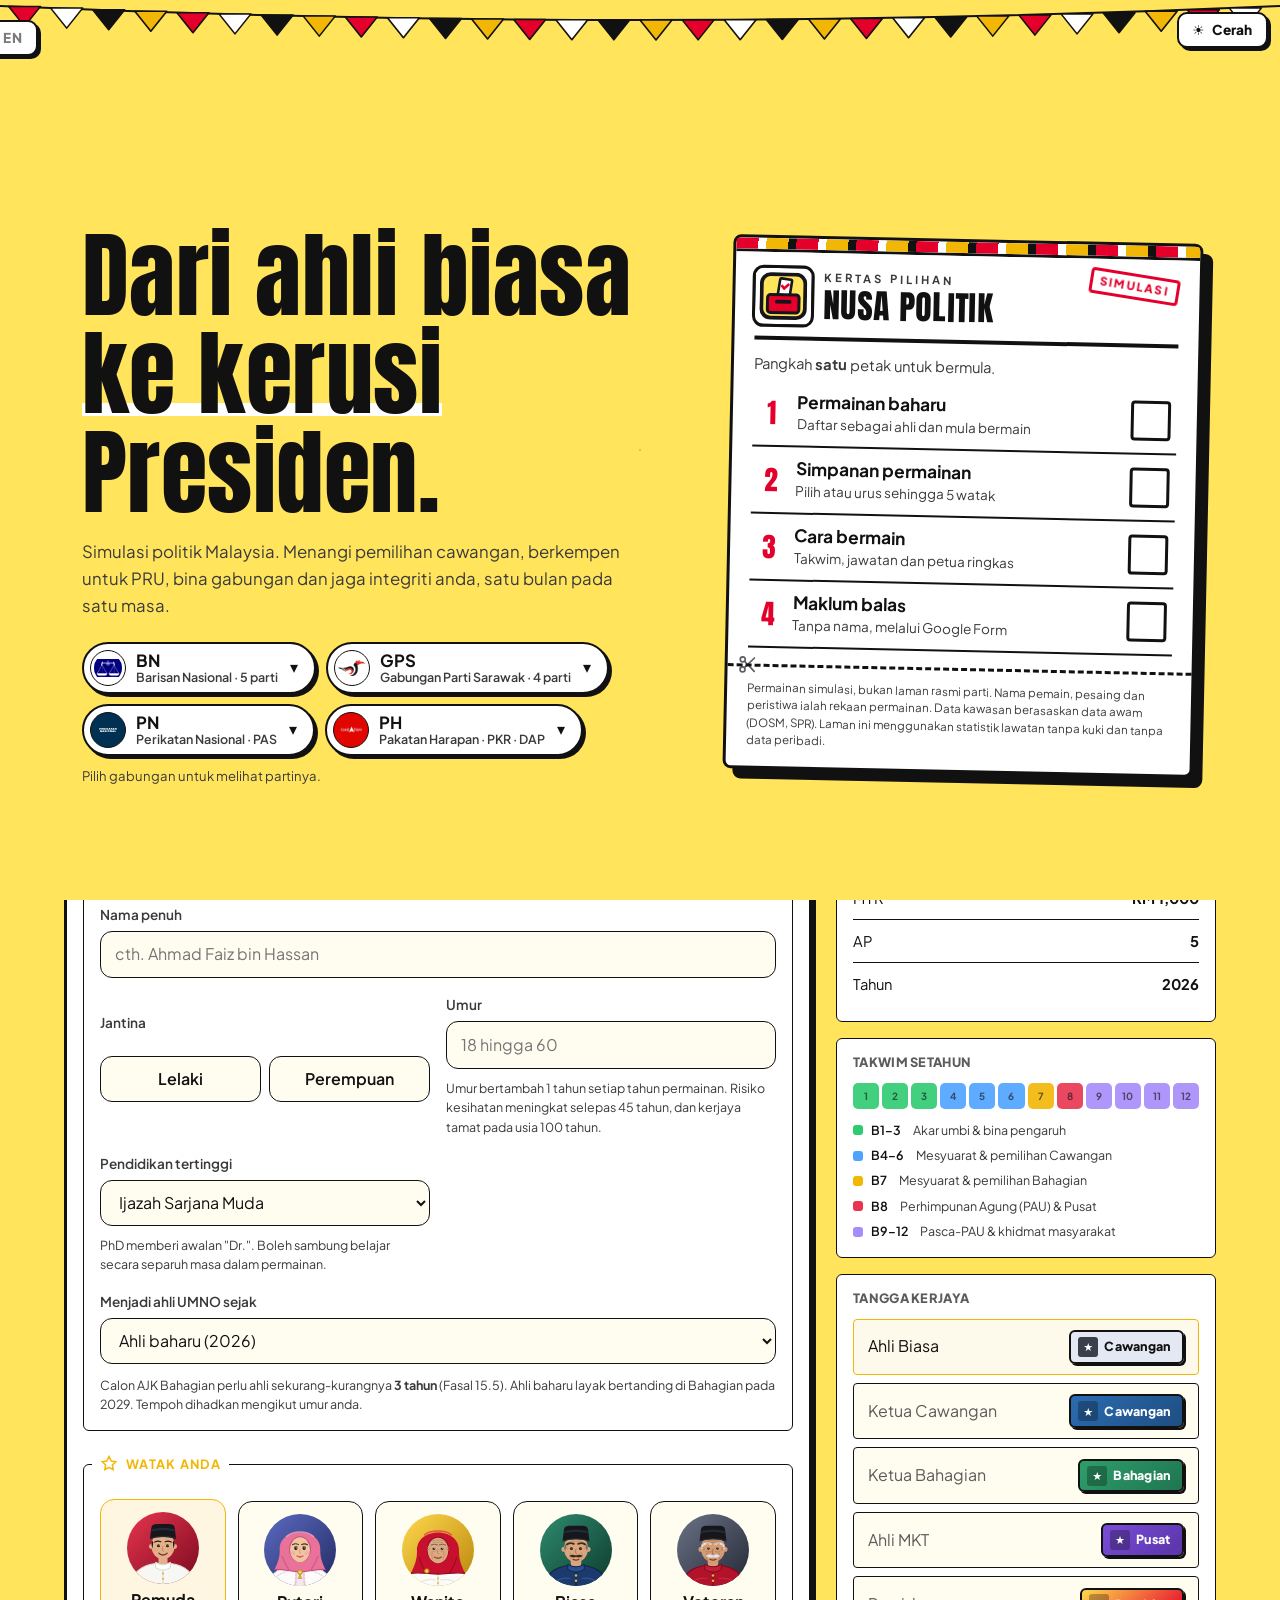
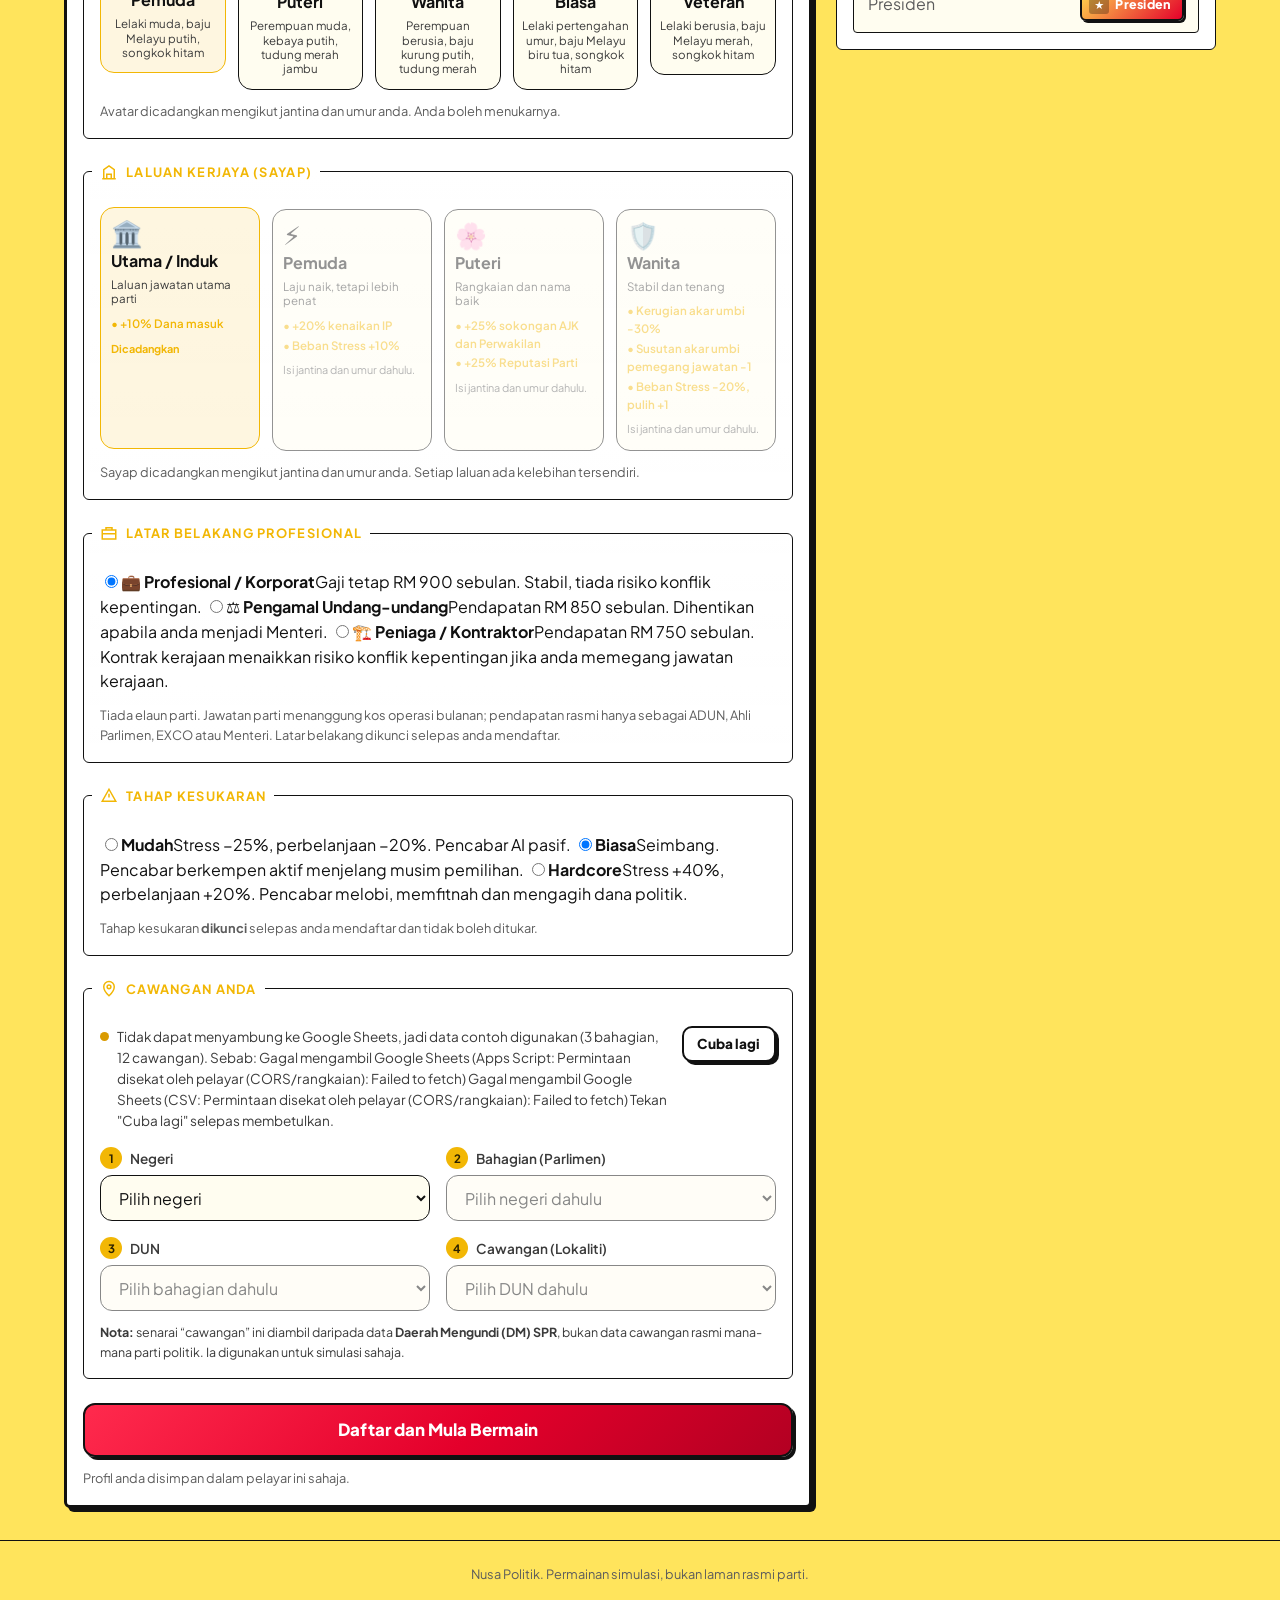
==== commit 18a05ba1: "v13.51: Lompat Parti dengan Perkara 49A dan PRK tiket parti baharu (maklum balas Threads no. 4) Co-A" ====
--- a/index.html
+++ b/index.html
@@ -1029,6 +1029,7 @@
 }
 @media (min-aspect-ratio: 1/1) { .menu { background-position: center, center 30%, center 78%; } }
 .menu[hidden] { display: none; }
+.lompat-banner { border: 2px solid #B3122B; border-radius: 12px; padding: 10px 14px; margin-bottom: 14px; background: rgba(179, 18, 43, .08); }   /* v13.51 */
 .menu__dalam { max-width: 480px; margin: 0 auto; padding: 28px 16px 96px; min-height: 100%; display: flex; flex-direction: column; justify-content: center; }
 
 /* kertas undi */
@@ -1732,6 +1733,7 @@
   <script src="js/pas-data.js"></script>
   <script src="js/pkr-data.js"></script>
   <script src="js/dap-data.js"></script>
+  <script src="js/lompat.js"></script>
   <script src="js/app.js"></script>
   <script src="js/perlembagaan.js"></script>
   <script src="js/slotpanel.js"></script>
--- a/css/style.css
+++ b/css/style.css
@@ -1065,6 +1065,15 @@
 .jm-tag { display: inline-block; border: 1.5px solid var(--border); border-radius: 999px; padding: 0 7px; font-size: .72rem; font-weight: 700; margin: 0 3px 0 0; white-space: nowrap; color: #111; }
 .jm-tag--anda { background: #FFD6DD; } .jm-tag--rakan { background: #D6E6FF; } .jm-tag--borneo { background: #D8F2E0; } .jm-tag--pencabar { background: #FFE0B3; }
 .jm-meter { margin: 0 0 10px; }
+/* v13.46: pilih TPM, portfolio (select), semakan struktur parti */
+.jm-grid > div, .jm-slot { min-width: 0; } .jm-port span { flex: 1 1 auto; min-width: 0; } .jm-port select { flex: 0 1 62%; width: 62%; }
+.jm-port { display: flex; justify-content: space-between; align-items: center; gap: 8px; padding: 6px 2px; border-top: 1.5px dashed var(--border); font-size: .88rem; }
+.jm-port select { max-width: 62%; min-width: 0; font: inherit; font-size: .8rem; padding: 4px 6px; border: 2px solid var(--border); border-radius: 8px; background: var(--bg-elev-1); color: var(--text); }
+.jm-lain summary { font-weight: 800; cursor: pointer; padding: 4px 0 6px; }
+.jm-semak { list-style: none; margin: 4px 0 8px; padding: 0; font-size: .82rem; }
+.jm-semak li { display: flex; justify-content: space-between; gap: 8px; padding: 2px 0; }
+.jm-ok { color: var(--success); } .jm-amaran { color: var(--danger); }
+.jm-jp { display: block; color: var(--text-muted); font-size: .72rem; }
 .jm-meter__t { display: flex; justify-content: space-between; font-size: .88rem; font-weight: 700; }
 .jm-meter__b { height: 12px; border: 2px solid var(--border); border-radius: 4px; overflow: hidden; margin-top: 3px; background: var(--bg-elev-2); }
 .jm-meter__b i { display: block; height: 100%; }
@@ -1090,3 +1099,22 @@
 #p-jawatan-lain { display: inline-flex; flex-wrap: wrap; gap: 8px; }
 #p-jawatan-lain[hidden] { display: none; }
 html, body { overflow-x: clip; }
+
+/* v13.47: PRK luar kawasan */
+.prkl-aktif { border: 2px solid var(--border); border-radius: var(--radius); padding: 8px 10px; margin: 6px 0; background: var(--bg-elev-2); }
+.prkl-aktif small, .prkl-act small, .prkl-sejarah small { display: block; color: var(--text-muted); font-size: .78rem; }
+.prkl-bar { height: 14px; border: 2px solid var(--border); border-radius: 6px; overflow: hidden; background: #6B7387; margin: 3px 0; }
+.prkl-bar i { display: block; height: 100%; background: var(--danger, #E8344F); }
+.prkl-act { display: flex; justify-content: space-between; align-items: center; gap: 8px; border-top: 1.5px dashed var(--border); padding: 7px 0; font-size: .88rem; }
+.prkl-sejarah { margin-top: 8px; } .prkl-sejarah summary { font-weight: 700; cursor: pointer; } .prkl-sejarah ul { list-style: none; padding: 0; margin: 6px 0 0; font-size: .85rem; } .prkl-sejarah li { padding: 4px 0; border-top: 1.5px dashed var(--border); }
+
+/* v13.50: Ketua Pembangkang */
+.pbg-ban { background: #1D3A6E; color: #fff; border-radius: var(--radius); padding: 8px 10px; margin-bottom: 8px; }
+.pbg-ban small { display: block; color: #DBE4FF; font-size: .78rem; }
+.pbg-3 { display: flex; gap: 4px; flex-wrap: wrap; justify-content: flex-end; }
+
+/* v13.51: Lompat Parti */
+.lp-opt { display: flex; gap: 8px; align-items: center; border: 2px solid var(--border); border-radius: var(--radius); padding: 7px 10px; margin: 6px 0; cursor: pointer; }
+.lp-opt small { display: block; color: var(--text-muted); font-size: .78rem; } .lp-opt--x { opacity: .5; cursor: default; }
+.lp-amaran { background: rgba(179, 18, 43, .12); border: 2px solid var(--danger); border-radius: var(--radius); padding: 8px 10px; font-size: .85rem; margin: 6px 0; }
+.lp-k { display: flex; justify-content: space-between; gap: 8px; font-size: .85rem; padding: 4px 0; border-top: 1.5px dashed var(--border); } .lp-k b { text-align: right; }
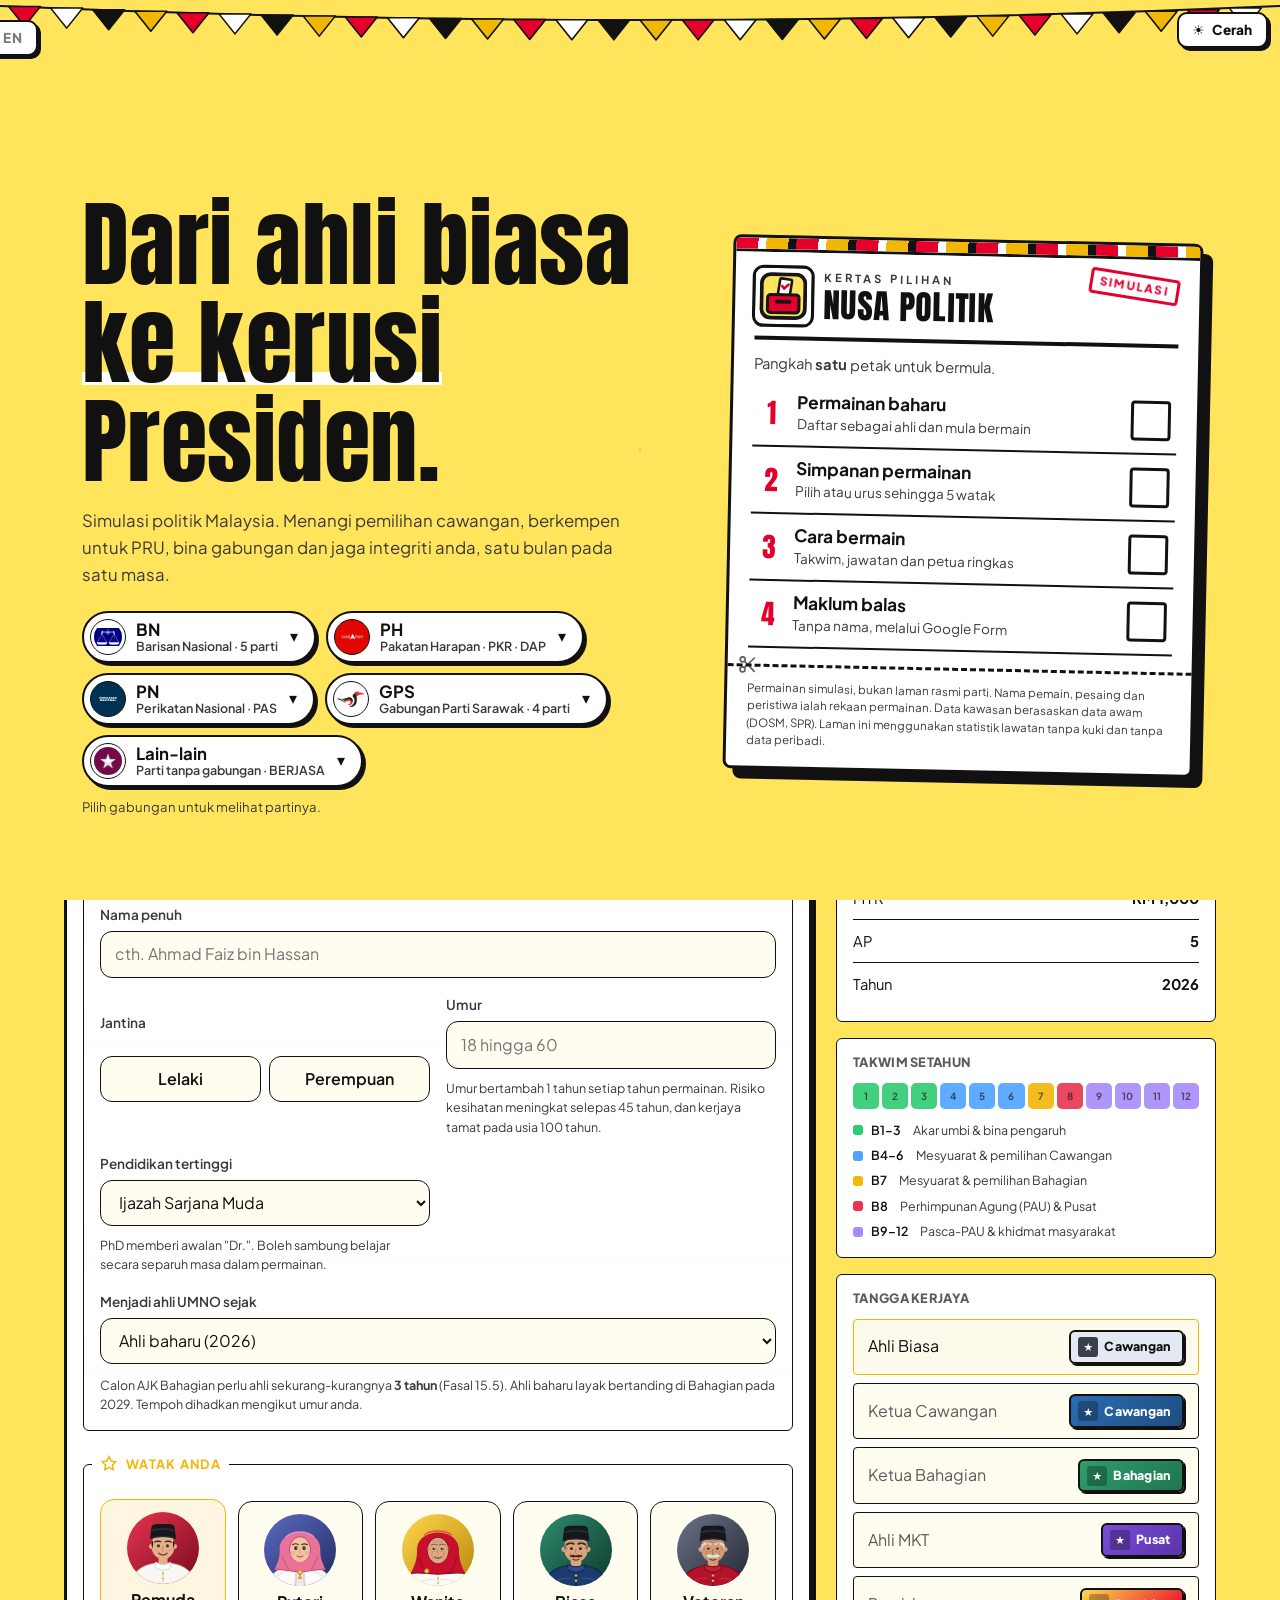
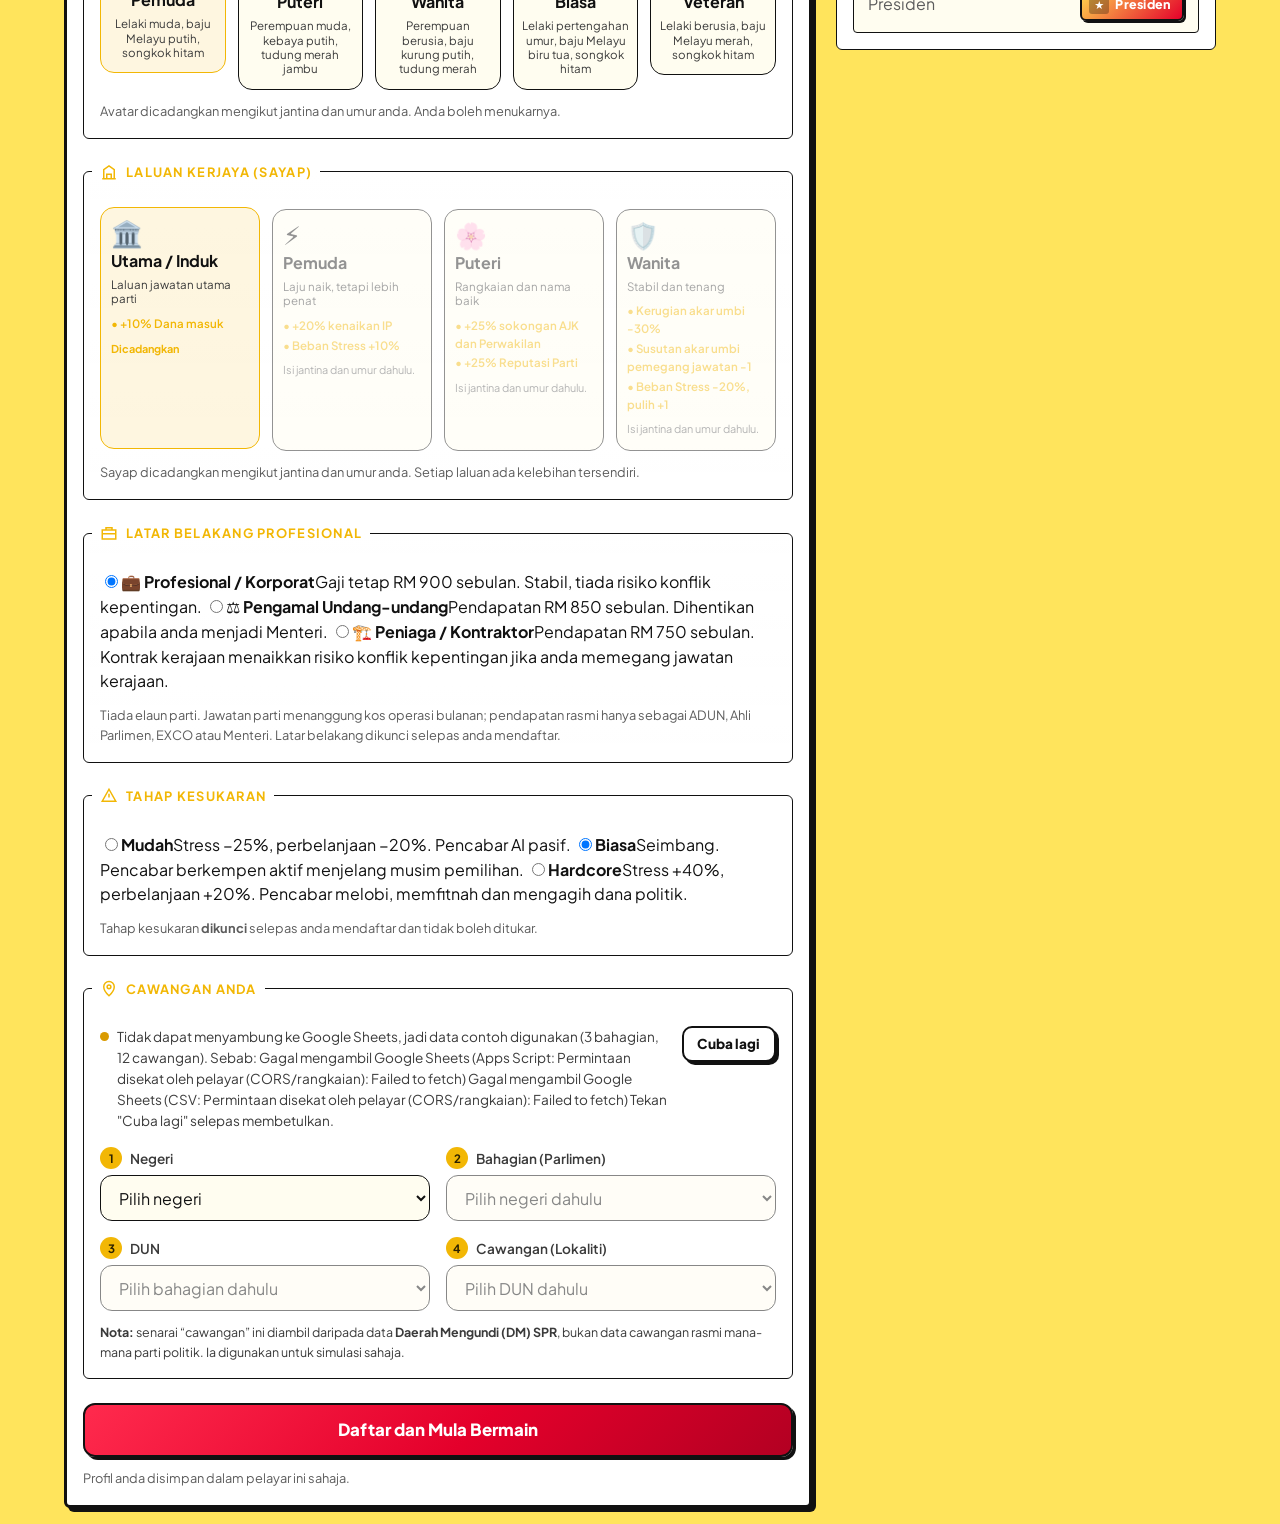
==== commit 212d5f70: "v13.53: BERJASA dan kumpulan Lain-lain dalam menu (maklum balas baris 27) Menu utama disusun semula:" ====
--- a/index.html
+++ b/index.html
@@ -1294,9 +1294,10 @@
         <!-- v13.6: parti disusun ikut gabungan; tekan gabungan untuk memaparkan partinya -->
         <div class="gab" role="group" aria-label="Pilih gabungan untuk permainan baharu">
           <button type="button" class="gab__btn" data-menu="gabungan" data-gab="BN" aria-expanded="false" aria-controls="gab-bn"><img src="assets/images/logo-bn.png" alt="" width="36" height="36"><span class="gab__teks"><b>BN</b><small>Barisan Nasional · 5 parti</small></span><span class="gab__panah" aria-hidden="true">▾</span></button>
+          <button type="button" class="gab__btn" data-menu="gabungan" data-gab="PH" aria-expanded="false" aria-controls="gab-ph"><img src="assets/images/logo-ph.jpg" alt="" width="36" height="36" style="object-fit:contain;background:#E10600"><span class="gab__teks"><b>PH</b><small>Pakatan Harapan · PKR · DAP</small></span><span class="gab__panah" aria-hidden="true">▾</span></button>
+          <button type="button" class="gab__btn" data-menu="gabungan" data-gab="PN" aria-expanded="false" aria-controls="gab-pn"><img src="assets/images/logo-pn.svg" alt="" width="36" height="36" style="object-fit:contain;background:#003152"><span class="gab__teks"><b>PN</b><small>Perikatan Nasional · PAS</small></span><span class="gab__panah" aria-hidden="true">▾</span></button>
           <button type="button" class="gab__btn" data-menu="gabungan" data-gab="GPS" aria-expanded="false" aria-controls="gab-gps"><img src="assets/images/logo-gps.png" alt="" width="36" height="36"><span class="gab__teks"><b>GPS</b><small>Gabungan Parti Sarawak · 4 parti</small></span><span class="gab__panah" aria-hidden="true">▾</span></button>
-          <button type="button" class="gab__btn" data-menu="gabungan" data-gab="PN" aria-expanded="false" aria-controls="gab-pn"><img src="assets/images/logo-pn.svg" alt="" width="36" height="36" style="object-fit:contain;background:#003152"><span class="gab__teks"><b>PN</b><small>Perikatan Nasional · PAS</small></span><span class="gab__panah" aria-hidden="true">▾</span></button>
-          <button type="button" class="gab__btn" data-menu="gabungan" data-gab="PH" aria-expanded="false" aria-controls="gab-ph"><img src="assets/images/logo-ph.jpg" alt="" width="36" height="36" style="object-fit:contain;background:#E10600"><span class="gab__teks"><b>PH</b><small>Pakatan Harapan · PKR · DAP</small></span><span class="gab__panah" aria-hidden="true">▾</span></button>
+          <button type="button" class="gab__btn" data-menu="gabungan" data-gab="LAIN" aria-expanded="false" aria-controls="gab-lain"><img src="assets/images/logo-berjasa.png" alt="" width="36" height="36" style="object-fit:contain;background:#fff"><span class="gab__teks"><b>Lain-lain</b><small>Parti tanpa gabungan · BERJASA</small></span><span class="gab__panah" aria-hidden="true">▾</span></button>
         </div>
         <div class="gab__panel" id="gab-bn" data-gab-panel="BN" hidden>
           <h4>Parti dalam Barisan Nasional · Semenanjung &amp; Sabah</h4>
@@ -1323,6 +1324,11 @@
           <p class="gab__kaki">PKR dan DAP mod penuh (Perlembagaan PKR, pindaan hingga 11 Mac 2025; Perlembagaan DAP, seperti pada 22.10.2019).</p>
           <p class="gab__kaki gab__rakan-t"><b>Rakan PH</b> (NPC):</p>
           <div class="poster__parti gab__rakan" role="list" aria-label="Rakan PH"><span class="poster__chip poster__chip--rakan" role="listitem"><img src="assets/images/logo-amanah.png" alt="" width="22" height="22" style="object-fit:contain">Amanah</span></div>
+        </div>
+        <div class="gab__panel" id="gab-lain" data-gab-panel="LAIN" hidden>
+          <h4>Parti tanpa gabungan · Semenanjung</h4>
+          <div class="poster__parti" role="group" aria-label="Parti tanpa gabungan"><button type="button" class="poster__chip" data-menu="parti" data-parti="BERJASA"><img src="assets/images/logo-berjasa.png" alt="" width="22" height="22" style="object-fit:contain;background:#fff">BERJASA</button></div>
+          <p class="gab__kaki">BERJASA mod ringan (tiada perlembagaan; struktur diandaikan).</p>
         </div>
         <p class="poster__nota" data-gab-nota>Pilih gabungan untuk melihat partinya.</p>
       </div>
@@ -1499,6 +1505,7 @@
                   <option value="PRS">PRS (Sarawak, GPS, mod ringan)</option>
                   <option value="SUPP">SUPP (Sarawak, GPS, mod ringan)</option>
                   <option value="PDP">PDP (Sarawak, GPS, mod ringan)</option>
+                  <option value="BERJASA">BERJASA (Semenanjung, tanpa gabungan, mod ringan)</option>
                 </select>
                 <p class="field__hint" id="h-parti" style="margin:6px 0 0;font-size:.78rem;color:var(--text-muted)" hidden>Parti Sarawak: Bahagian = DUN, Cawangan = Daerah Mengundi. Bilangan ahli ialah anggaran permainan. Simulasi, bukan data rasmi parti.</p>
               </div>
@@ -1729,6 +1736,7 @@
   <script src="js/mca-data.js"></script>
   <script src="js/mic-data.js"></script>
   <script src="js/ppp-data.js"></script>
+  <script src="js/berjasa-data.js"></script>
   <script src="js/pbrs-data.js"></script>
   <script src="js/pas-data.js"></script>
   <script src="js/pkr-data.js"></script>
--- a/css/style.css
+++ b/css/style.css
@@ -1118,3 +1118,18 @@
 .lp-opt small { display: block; color: var(--text-muted); font-size: .78rem; } .lp-opt--x { opacity: .5; cursor: default; }
 .lp-amaran { background: rgba(179, 18, 43, .12); border: 2px solid var(--danger); border-radius: var(--radius); padding: 8px 10px; font-size: .85rem; margin: 6px 0; }
 .lp-k { display: flex; justify-content: space-between; gap: 8px; font-size: .85rem; padding: 4px 0; border-top: 1.5px dashed var(--border); } .lp-k b { text-align: right; }
+
+/* v13.52: Yang di-Pertua Negeri (Istana) */
+.tyt-ban { background: linear-gradient(135deg, #5B1A6E, #2B0F3A); color: #fff; border-radius: var(--radius); padding: 10px; margin-bottom: 8px; }
+.tyt-ban small { display: block; color: #E8D5F2; font-size: .78rem; }
+.tyt-bar i { background: #F5C518 !important; }
+.tyt-ev { border: 2px solid #5B1A6E; border-radius: var(--radius); padding: 8px 10px; margin: 8px 0; background: rgba(91, 26, 110, .08); }
+.tyt-ev small { display: block; color: var(--text-muted); font-size: .8rem; margin-top: 2px; }
+.tyt-sy { list-style: none; padding: 0; margin: 0 0 4px; font-size: .85rem; }
+
+/* v13.53: kad BERJASA (Parti Kecil) */
+.bj-ban { display: flex; gap: 10px; align-items: center; background: #76094A; color: #fff; border: 2px solid var(--border); border-radius: 10px; padding: 8px 10px; margin-bottom: 8px; }
+.bj-ban img { width: 40px; height: 40px; border-radius: 8px; background: #fff; object-fit: contain; flex: none; }
+.bj-ban b { display: block; }
+.bj-ban small { color: #F3D1E3; font-size: .78rem; }
+.bj-bar i { background: #B0377A; }
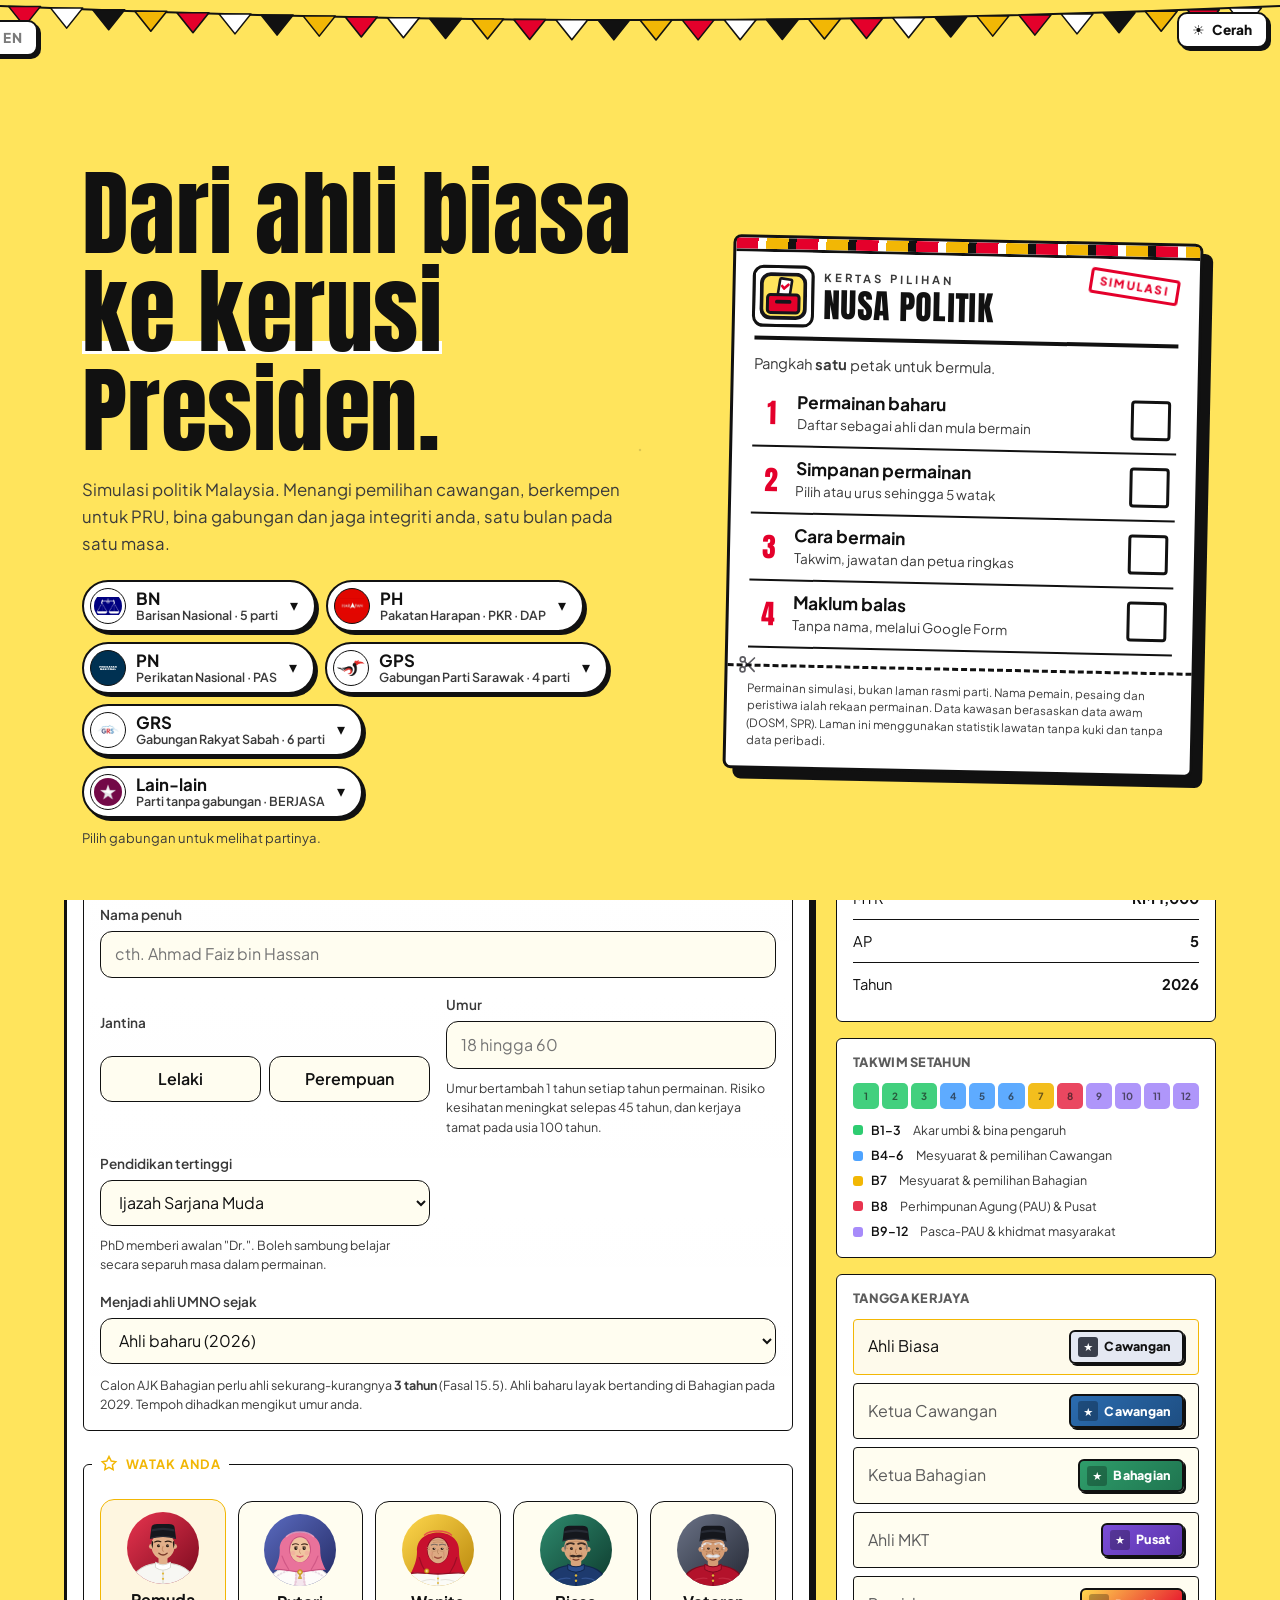
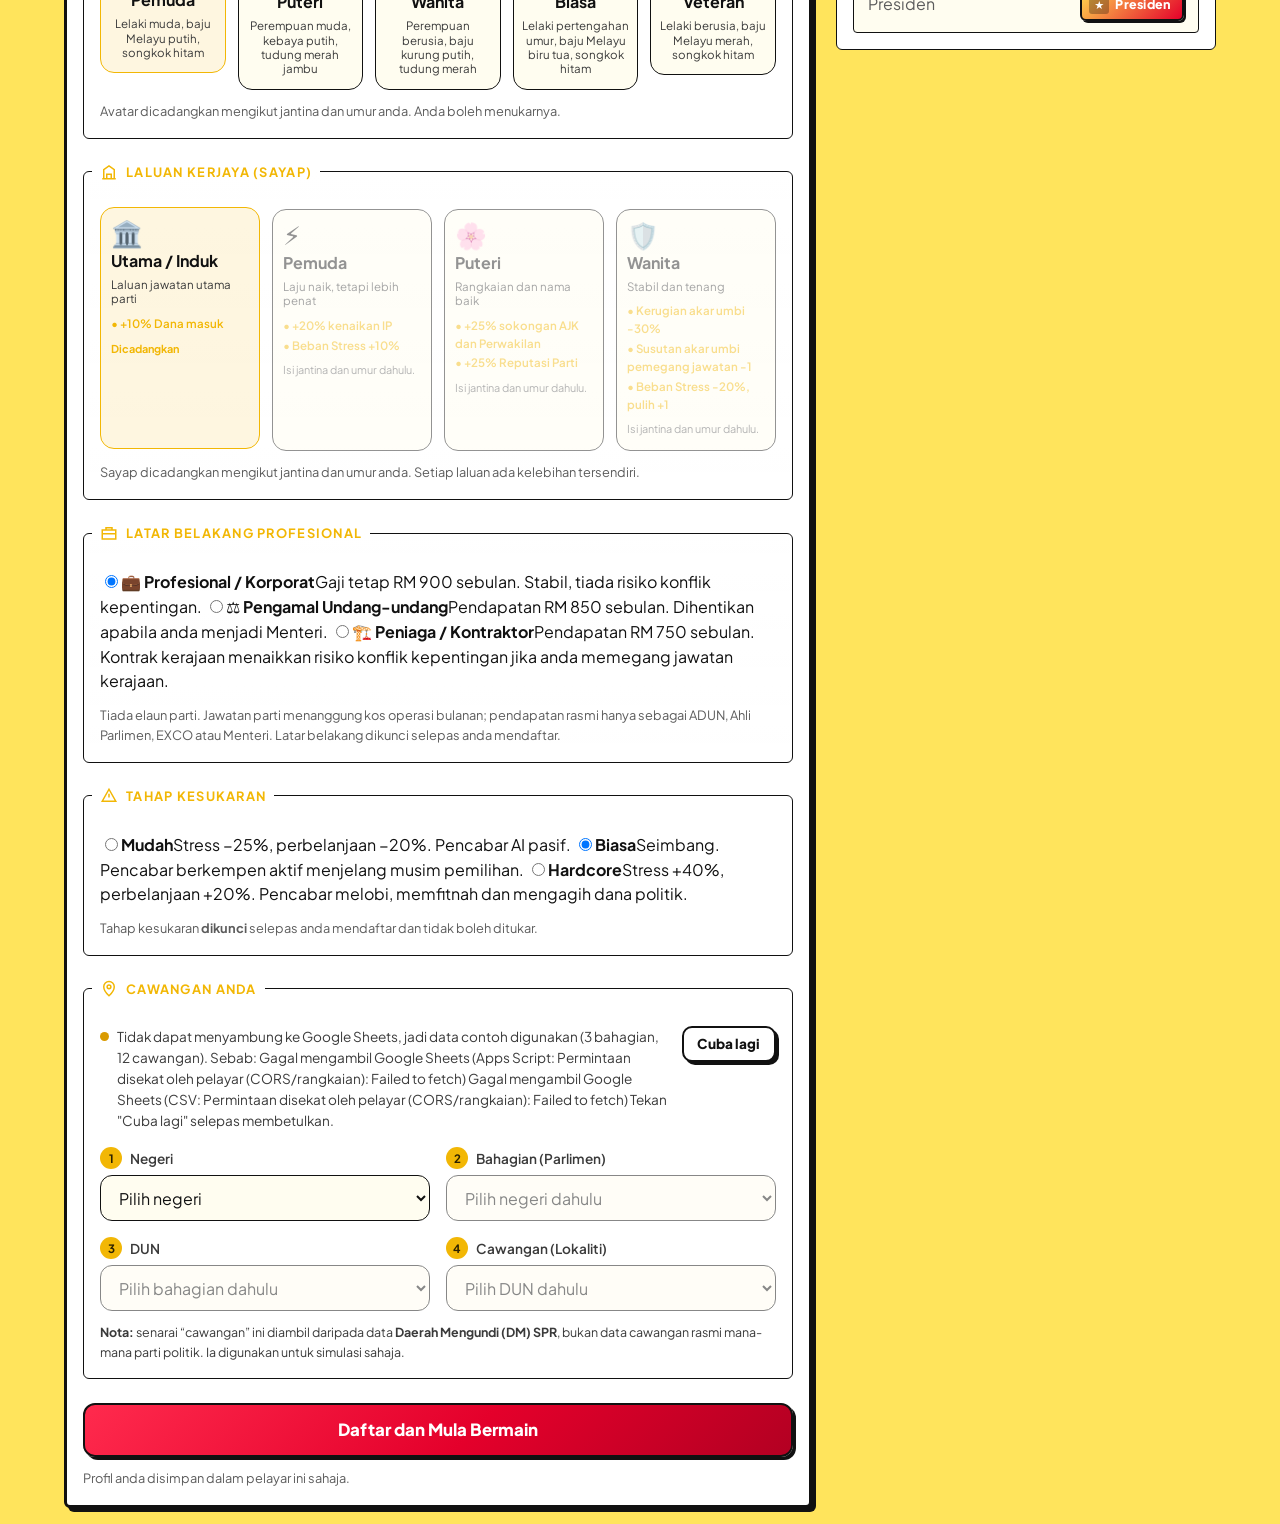
==== commit 7b938d77: "v13.54: GRS (Gabungan Rakyat Sabah) dengan enam parti (maklum balas baris 34) Menu utama: BN, PH, PN" ====
--- a/index.html
+++ b/index.html
@@ -1297,6 +1297,7 @@
           <button type="button" class="gab__btn" data-menu="gabungan" data-gab="PH" aria-expanded="false" aria-controls="gab-ph"><img src="assets/images/logo-ph.jpg" alt="" width="36" height="36" style="object-fit:contain;background:#E10600"><span class="gab__teks"><b>PH</b><small>Pakatan Harapan · PKR · DAP</small></span><span class="gab__panah" aria-hidden="true">▾</span></button>
           <button type="button" class="gab__btn" data-menu="gabungan" data-gab="PN" aria-expanded="false" aria-controls="gab-pn"><img src="assets/images/logo-pn.svg" alt="" width="36" height="36" style="object-fit:contain;background:#003152"><span class="gab__teks"><b>PN</b><small>Perikatan Nasional · PAS</small></span><span class="gab__panah" aria-hidden="true">▾</span></button>
           <button type="button" class="gab__btn" data-menu="gabungan" data-gab="GPS" aria-expanded="false" aria-controls="gab-gps"><img src="assets/images/logo-gps.png" alt="" width="36" height="36"><span class="gab__teks"><b>GPS</b><small>Gabungan Parti Sarawak · 4 parti</small></span><span class="gab__panah" aria-hidden="true">▾</span></button>
+          <button type="button" class="gab__btn" data-menu="gabungan" data-gab="GRS" aria-expanded="false" aria-controls="gab-grs"><img src="assets/images/logo-grs.png" alt="" width="36" height="36" style="object-fit:contain;background:#fff"><span class="gab__teks"><b>GRS</b><small>Gabungan Rakyat Sabah · 6 parti</small></span><span class="gab__panah" aria-hidden="true">▾</span></button>
           <button type="button" class="gab__btn" data-menu="gabungan" data-gab="LAIN" aria-expanded="false" aria-controls="gab-lain"><img src="assets/images/logo-berjasa.png" alt="" width="36" height="36" style="object-fit:contain;background:#fff"><span class="gab__teks"><b>Lain-lain</b><small>Parti tanpa gabungan · BERJASA</small></span><span class="gab__panah" aria-hidden="true">▾</span></button>
         </div>
         <div class="gab__panel" id="gab-bn" data-gab-panel="BN" hidden>
@@ -1324,6 +1325,11 @@
           <p class="gab__kaki">PKR dan DAP mod penuh (Perlembagaan PKR, pindaan hingga 11 Mac 2025; Perlembagaan DAP, seperti pada 22.10.2019).</p>
           <p class="gab__kaki gab__rakan-t"><b>Rakan PH</b> (NPC):</p>
           <div class="poster__parti gab__rakan" role="list" aria-label="Rakan PH"><span class="poster__chip poster__chip--rakan" role="listitem"><img src="assets/images/logo-amanah.png" alt="" width="22" height="22" style="object-fit:contain">Amanah</span></div>
+        </div>
+        <div class="gab__panel" id="gab-grs" data-gab-panel="GRS" hidden>
+          <h4>Parti dalam GRS · Sabah &amp; Labuan</h4>
+          <div class="poster__parti" role="group" aria-label="Parti GRS"><button type="button" class="poster__chip" data-menu="parti" data-parti="GAGASAN"><img src="assets/images/logo-gagasan.png" alt="" width="22" height="22" style="object-fit:contain;background:#fff">Gagasan Rakyat</button><button type="button" class="poster__chip" data-menu="parti" data-parti="PBS"><img src="assets/images/logo-pbs.png" alt="" width="22" height="22" style="object-fit:contain;background:#fff">PBS</button><button type="button" class="poster__chip" data-menu="parti" data-parti="UPKO"><img src="assets/images/logo-upko.png" alt="" width="22" height="22" style="object-fit:contain;background:#fff">UPKO</button><button type="button" class="poster__chip" data-menu="parti" data-parti="LDP"><img src="assets/images/logo-ldp.png" alt="" width="22" height="22" style="object-fit:contain;background:#fff">LDP</button><button type="button" class="poster__chip" data-menu="parti" data-parti="PHRS"><img src="assets/images/logo-phrs.png" alt="" width="22" height="22" style="object-fit:contain;background:#fff">PHRS</button><button type="button" class="poster__chip" data-menu="parti" data-parti="PCS"><img src="assets/images/logo-pcs.png" alt="" width="22" height="22" style="object-fit:contain;background:#fff">PCS</button></div>
+          <p class="gab__kaki">Semua parti GRS mod ringan; LDP, PHRS dan PCS parti kecil (kerusi melalui rundingan kuota GRS).</p>
         </div>
         <div class="gab__panel" id="gab-lain" data-gab-panel="LAIN" hidden>
           <h4>Parti tanpa gabungan · Semenanjung</h4>
@@ -1505,6 +1511,12 @@
                   <option value="PRS">PRS (Sarawak, GPS, mod ringan)</option>
                   <option value="SUPP">SUPP (Sarawak, GPS, mod ringan)</option>
                   <option value="PDP">PDP (Sarawak, GPS, mod ringan)</option>
+                  <option value="GAGASAN">Gagasan Rakyat (Sabah &amp; Labuan, GRS, mod ringan)</option>
+                  <option value="PBS">PBS (Sabah, GRS, mod ringan)</option>
+                  <option value="UPKO">UPKO (Sabah, GRS, mod ringan)</option>
+                  <option value="LDP">LDP (Sabah, GRS, parti kecil)</option>
+                  <option value="PHRS">PHRS (Sabah, GRS, parti kecil)</option>
+                  <option value="PCS">PCS (Sabah, GRS, parti kecil)</option>
                   <option value="BERJASA">BERJASA (Semenanjung, tanpa gabungan, mod ringan)</option>
                 </select>
                 <p class="field__hint" id="h-parti" style="margin:6px 0 0;font-size:.78rem;color:var(--text-muted)" hidden>Parti Sarawak: Bahagian = DUN, Cawangan = Daerah Mengundi. Bilangan ahli ialah anggaran permainan. Simulasi, bukan data rasmi parti.</p>
@@ -1737,6 +1749,7 @@
   <script src="js/mic-data.js"></script>
   <script src="js/ppp-data.js"></script>
   <script src="js/berjasa-data.js"></script>
+  <script src="js/grs-data.js"></script>
   <script src="js/pbrs-data.js"></script>
   <script src="js/pas-data.js"></script>
   <script src="js/pkr-data.js"></script>
--- a/css/style.css
+++ b/css/style.css
@@ -1133,3 +1133,12 @@
 .bj-ban b { display: block; }
 .bj-ban small { color: #F3D1E3; font-size: .78rem; }
 .bj-bar i { background: #B0377A; }
+
+/* v13.54: kad GRS (Kerajaan Negeri Sabah) */
+.grs-ban { display: flex; gap: 10px; align-items: center; background: #1E5AA8; color: #fff; border: 2px solid var(--border); border-radius: 10px; padding: 8px 10px; margin-bottom: 8px; }
+.grs-ban img { width: 44px; height: 44px; border-radius: 8px; background: #fff; object-fit: contain; flex: none; }
+.grs-ban b { display: block; }
+.grs-ban small { color: #D6E8FA; font-size: .78rem; }
+.grs-dun { display: flex; height: 14px; border: 2px solid var(--border); border-radius: 6px; overflow: hidden; }
+.grs-dun i { display: block; height: 100%; }
+.grs-bar i { background: #1E5AA8; }
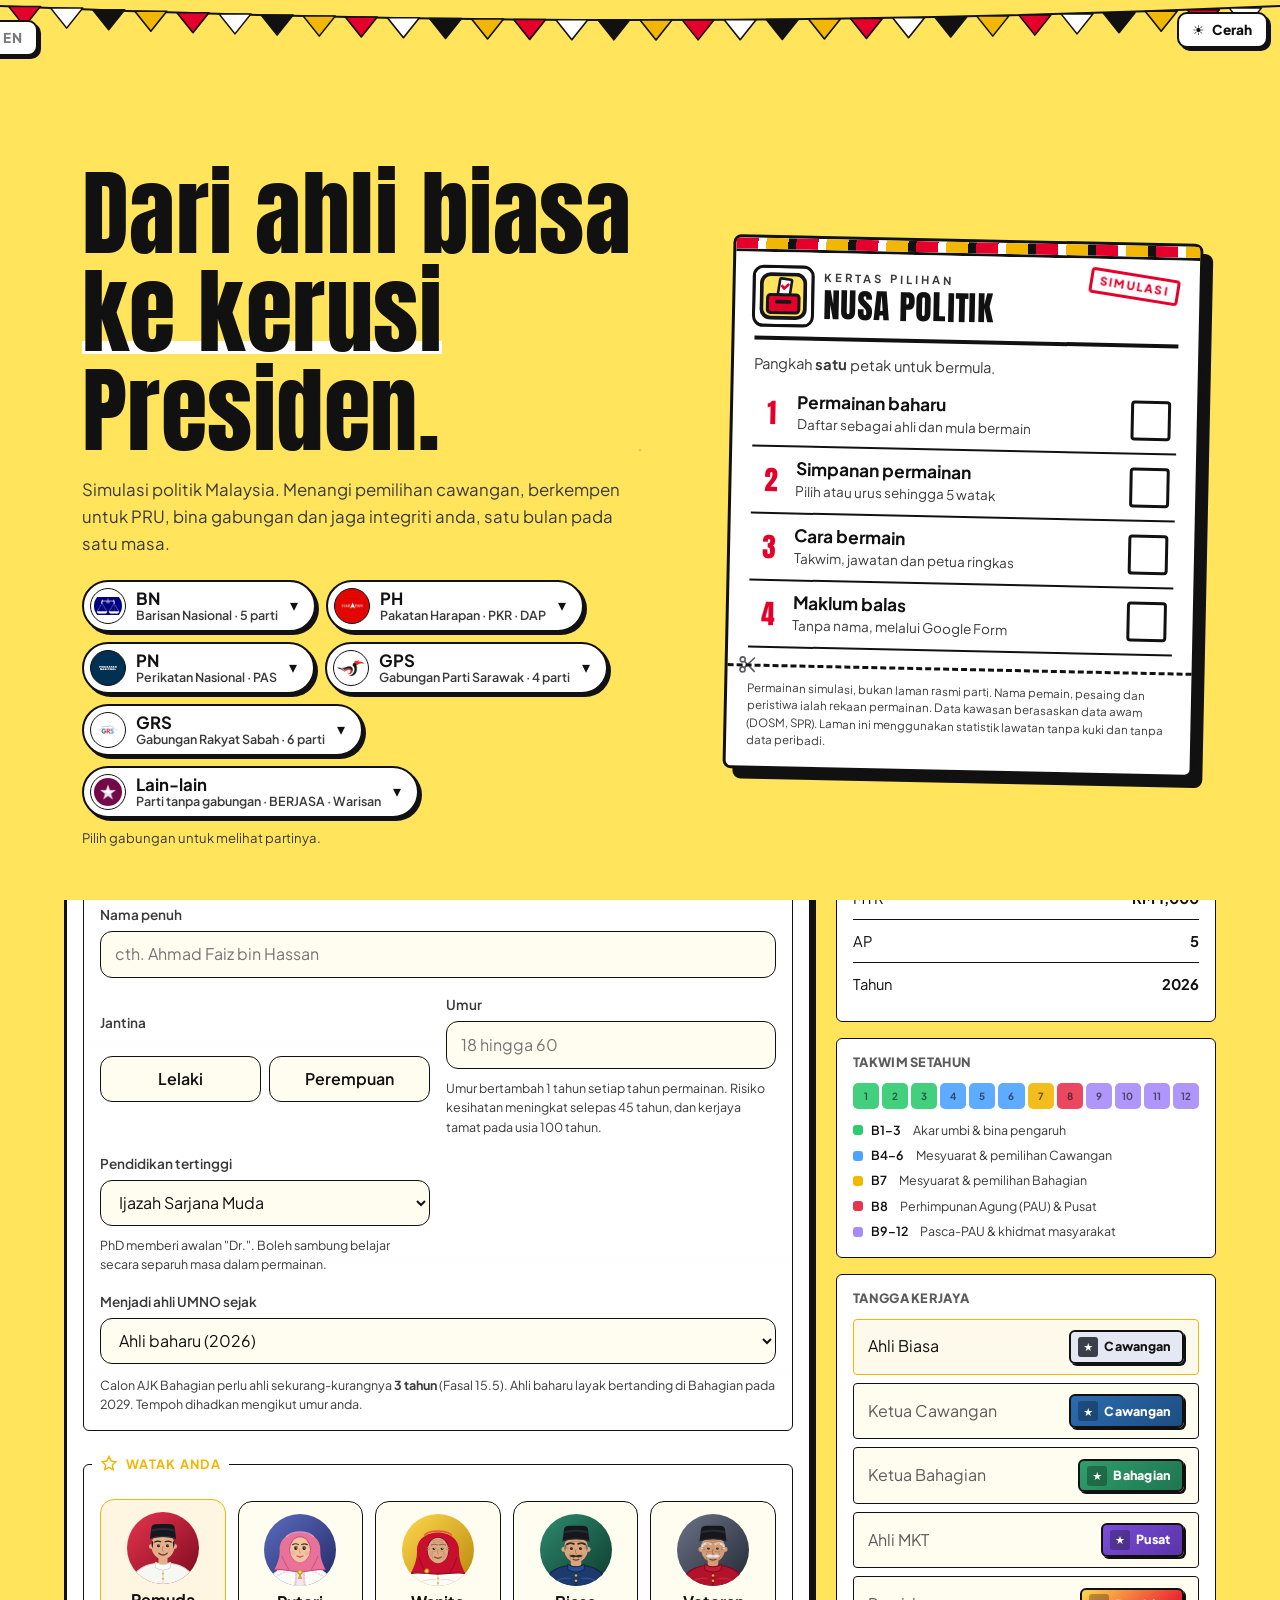
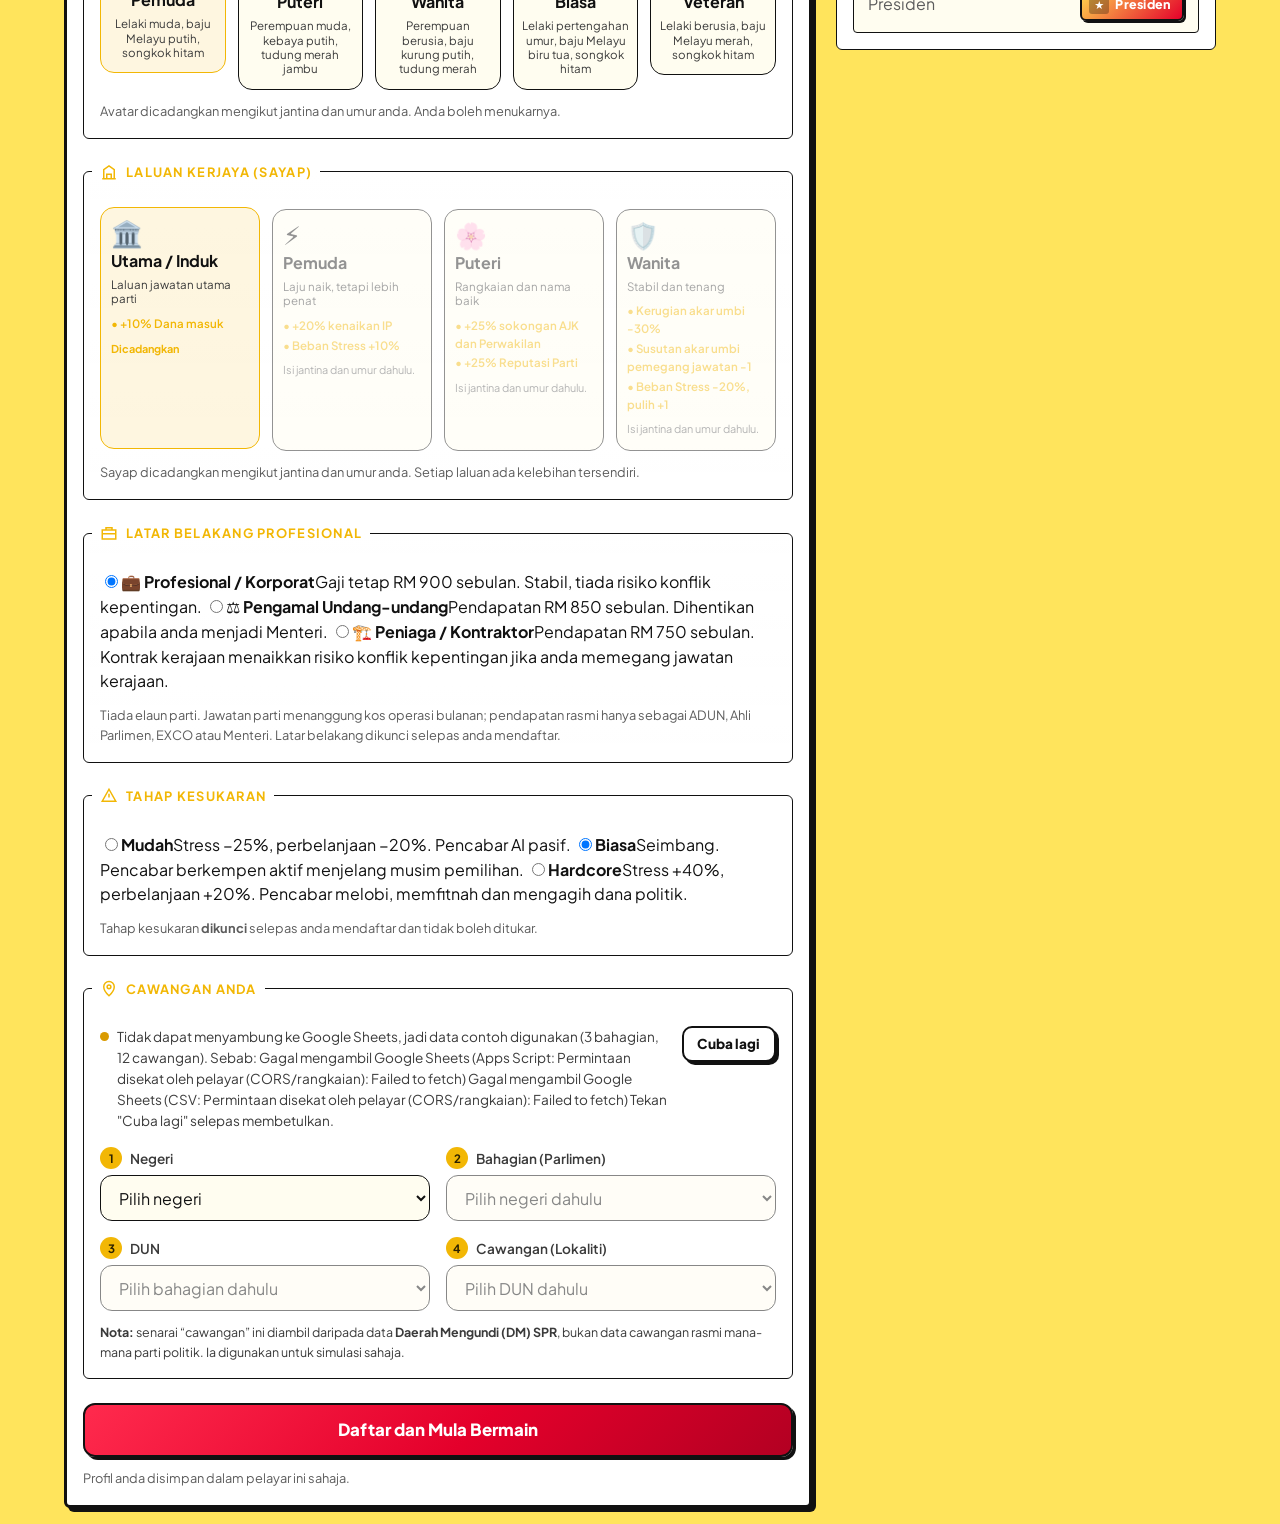
==== commit 1960a0b8: "v13.55: Parti Warisan dalam Lain-lain (maklum balas baris 31) Warisan boleh dimain di Sabah, Labuan " ====
--- a/index.html
+++ b/index.html
@@ -1298,7 +1298,7 @@
           <button type="button" class="gab__btn" data-menu="gabungan" data-gab="PN" aria-expanded="false" aria-controls="gab-pn"><img src="assets/images/logo-pn.svg" alt="" width="36" height="36" style="object-fit:contain;background:#003152"><span class="gab__teks"><b>PN</b><small>Perikatan Nasional · PAS</small></span><span class="gab__panah" aria-hidden="true">▾</span></button>
           <button type="button" class="gab__btn" data-menu="gabungan" data-gab="GPS" aria-expanded="false" aria-controls="gab-gps"><img src="assets/images/logo-gps.png" alt="" width="36" height="36"><span class="gab__teks"><b>GPS</b><small>Gabungan Parti Sarawak · 4 parti</small></span><span class="gab__panah" aria-hidden="true">▾</span></button>
           <button type="button" class="gab__btn" data-menu="gabungan" data-gab="GRS" aria-expanded="false" aria-controls="gab-grs"><img src="assets/images/logo-grs.png" alt="" width="36" height="36" style="object-fit:contain;background:#fff"><span class="gab__teks"><b>GRS</b><small>Gabungan Rakyat Sabah · 6 parti</small></span><span class="gab__panah" aria-hidden="true">▾</span></button>
-          <button type="button" class="gab__btn" data-menu="gabungan" data-gab="LAIN" aria-expanded="false" aria-controls="gab-lain"><img src="assets/images/logo-berjasa.png" alt="" width="36" height="36" style="object-fit:contain;background:#fff"><span class="gab__teks"><b>Lain-lain</b><small>Parti tanpa gabungan · BERJASA</small></span><span class="gab__panah" aria-hidden="true">▾</span></button>
+          <button type="button" class="gab__btn" data-menu="gabungan" data-gab="LAIN" aria-expanded="false" aria-controls="gab-lain"><img src="assets/images/logo-berjasa.png" alt="" width="36" height="36" style="object-fit:contain;background:#fff"><span class="gab__teks"><b>Lain-lain</b><small>Parti tanpa gabungan · BERJASA · Warisan</small></span><span class="gab__panah" aria-hidden="true">▾</span></button>
         </div>
         <div class="gab__panel" id="gab-bn" data-gab-panel="BN" hidden>
           <h4>Parti dalam Barisan Nasional · Semenanjung &amp; Sabah</h4>
@@ -1332,9 +1332,9 @@
           <p class="gab__kaki">Semua parti GRS mod ringan; LDP, PHRS dan PCS parti kecil (kerusi melalui rundingan kuota GRS).</p>
         </div>
         <div class="gab__panel" id="gab-lain" data-gab-panel="LAIN" hidden>
-          <h4>Parti tanpa gabungan · Semenanjung</h4>
-          <div class="poster__parti" role="group" aria-label="Parti tanpa gabungan"><button type="button" class="poster__chip" data-menu="parti" data-parti="BERJASA"><img src="assets/images/logo-berjasa.png" alt="" width="22" height="22" style="object-fit:contain;background:#fff">BERJASA</button></div>
-          <p class="gab__kaki">BERJASA mod ringan (tiada perlembagaan; struktur diandaikan).</p>
+          <h4>Parti tanpa gabungan</h4>
+          <div class="poster__parti" role="group" aria-label="Parti tanpa gabungan"><button type="button" class="poster__chip" data-menu="parti" data-parti="BERJASA"><img src="assets/images/logo-berjasa.png" alt="" width="22" height="22" style="object-fit:contain;background:#fff">BERJASA</button><button type="button" class="poster__chip" data-menu="parti" data-parti="WARISAN"><img src="assets/images/logo-warisan.png" alt="" width="22" height="22" style="object-fit:contain;background:#fff">Warisan</button></div>
+          <p class="gab__kaki">BERJASA (Semenanjung) dan Warisan (Sabah, Labuan dan Semenanjung) mod ringan.</p>
         </div>
         <p class="poster__nota" data-gab-nota>Pilih gabungan untuk melihat partinya.</p>
       </div>
@@ -1517,6 +1517,7 @@
                   <option value="LDP">LDP (Sabah, GRS, parti kecil)</option>
                   <option value="PHRS">PHRS (Sabah, GRS, parti kecil)</option>
                   <option value="PCS">PCS (Sabah, GRS, parti kecil)</option>
+                  <option value="WARISAN">Warisan (Sabah, Labuan &amp; Semenanjung, tanpa gabungan, mod ringan)</option>
                   <option value="BERJASA">BERJASA (Semenanjung, tanpa gabungan, mod ringan)</option>
                 </select>
                 <p class="field__hint" id="h-parti" style="margin:6px 0 0;font-size:.78rem;color:var(--text-muted)" hidden>Parti Sarawak: Bahagian = DUN, Cawangan = Daerah Mengundi. Bilangan ahli ialah anggaran permainan. Simulasi, bukan data rasmi parti.</p>
@@ -1750,6 +1751,7 @@
   <script src="js/ppp-data.js"></script>
   <script src="js/berjasa-data.js"></script>
   <script src="js/grs-data.js"></script>
+  <script src="js/warisan-data.js"></script>
   <script src="js/pbrs-data.js"></script>
   <script src="js/pas-data.js"></script>
   <script src="js/pkr-data.js"></script>
--- a/css/style.css
+++ b/css/style.css
@@ -1142,3 +1142,10 @@
 .grs-dun { display: flex; height: 14px; border: 2px solid var(--border); border-radius: 6px; overflow: hidden; }
 .grs-dun i { display: block; height: 100%; }
 .grs-bar i { background: #1E5AA8; }
+
+/* v13.55: kad Warisan */
+.war-ban { display: flex; gap: 10px; align-items: center; background: #16325C; color: #fff; border: 2px solid var(--border); border-radius: 10px; padding: 8px 10px; margin-bottom: 8px; }
+.war-ban img { width: 44px; height: 44px; border-radius: 50%; background: #fff; object-fit: contain; flex: none; }
+.war-ban b { display: block; }
+.war-ban small { color: #BFE3F7; font-size: .78rem; }
+.war-bar i { background: #4FB3E8; }
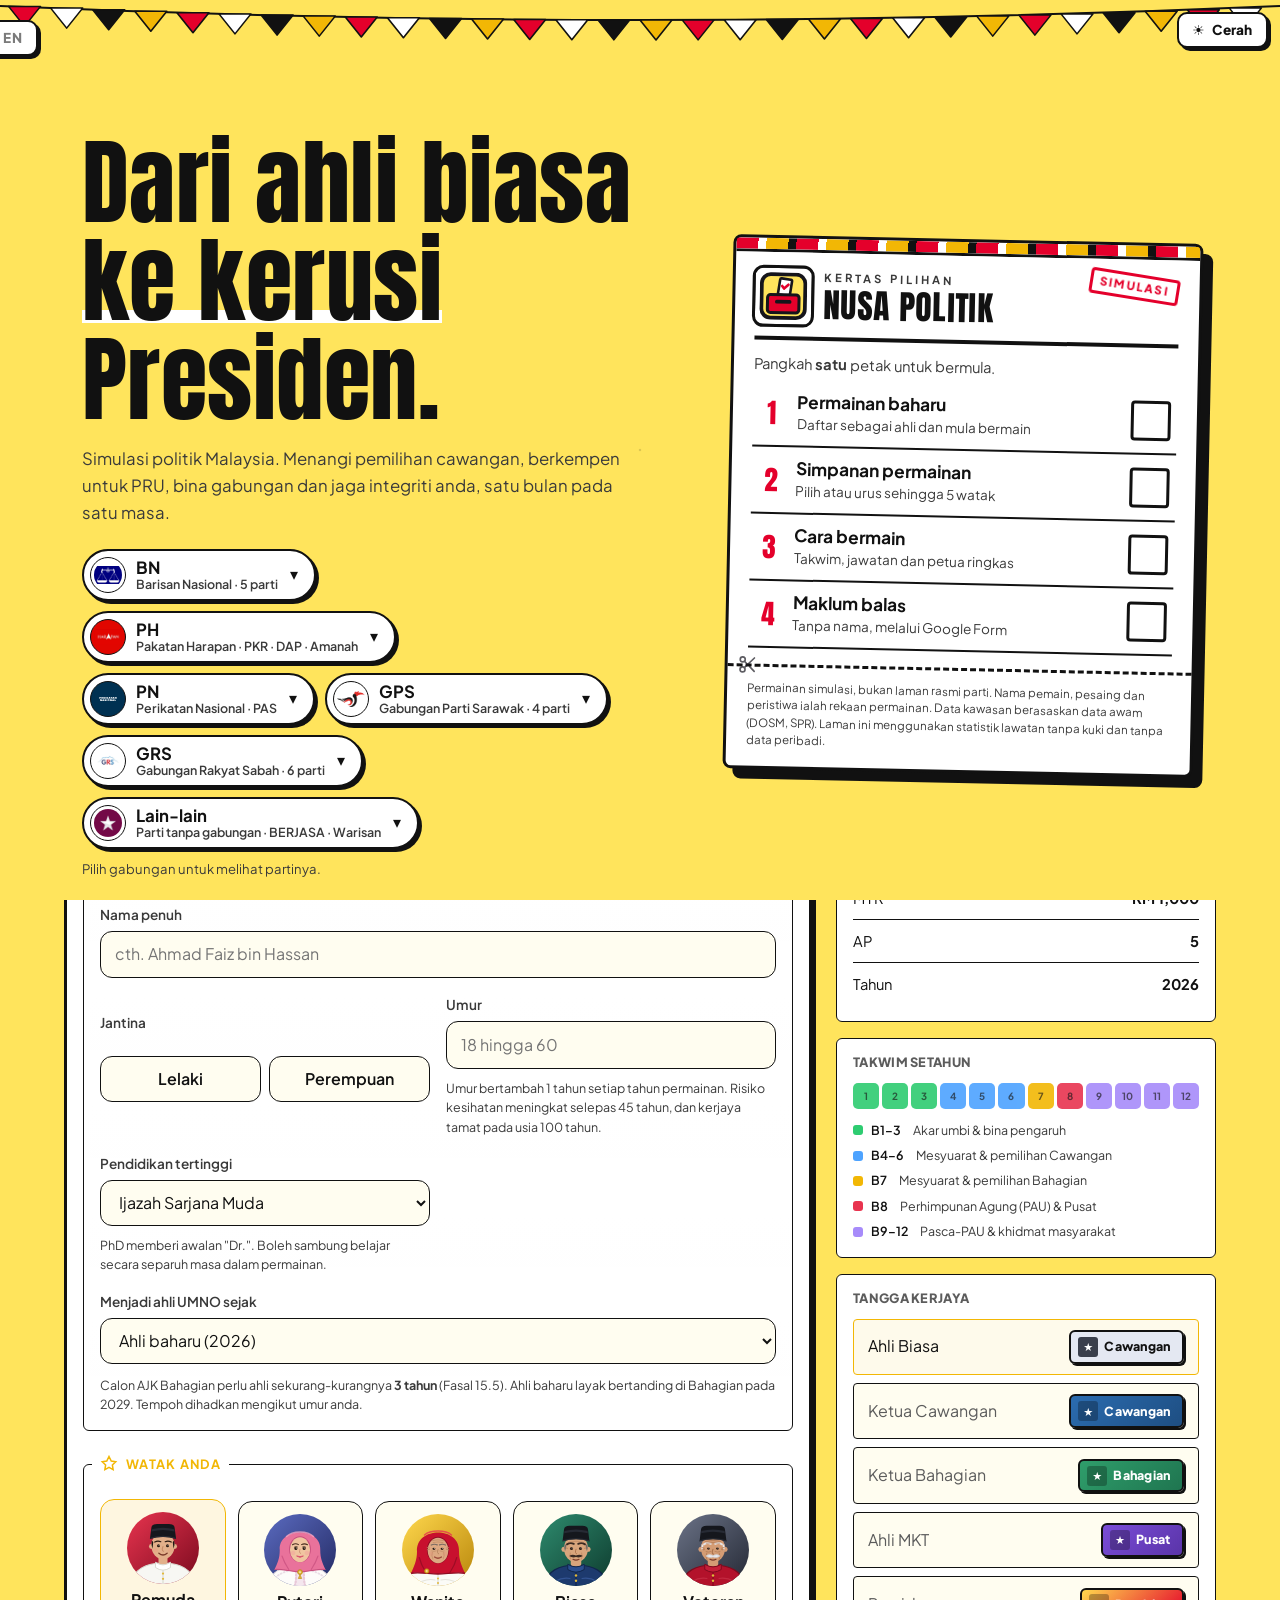
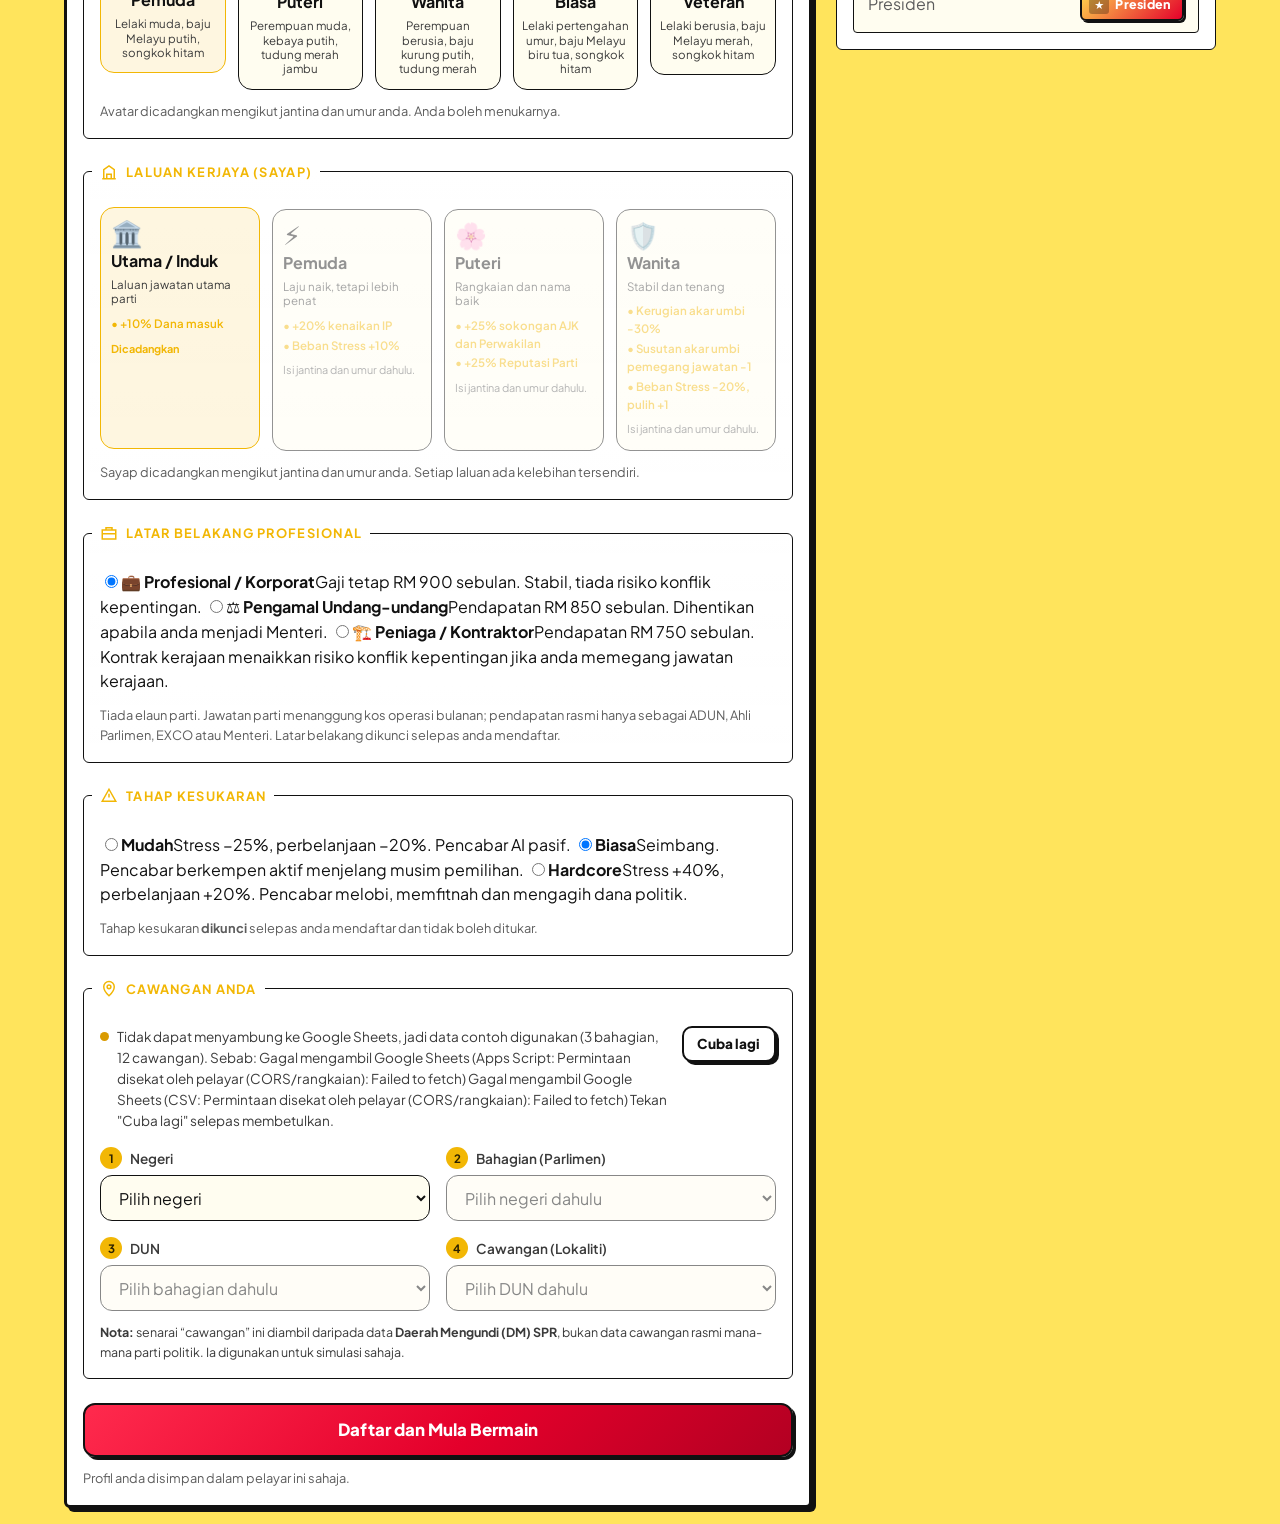
==== commit 2ad82093: "v13.56: Amanah mod penuh dalam PH (maklum balas baris 31) Amanah boleh dimain ikut Perlembagaan Part" ====
--- a/index.html
+++ b/index.html
@@ -1294,7 +1294,7 @@
         <!-- v13.6: parti disusun ikut gabungan; tekan gabungan untuk memaparkan partinya -->
         <div class="gab" role="group" aria-label="Pilih gabungan untuk permainan baharu">
           <button type="button" class="gab__btn" data-menu="gabungan" data-gab="BN" aria-expanded="false" aria-controls="gab-bn"><img src="assets/images/logo-bn.png" alt="" width="36" height="36"><span class="gab__teks"><b>BN</b><small>Barisan Nasional · 5 parti</small></span><span class="gab__panah" aria-hidden="true">▾</span></button>
-          <button type="button" class="gab__btn" data-menu="gabungan" data-gab="PH" aria-expanded="false" aria-controls="gab-ph"><img src="assets/images/logo-ph.jpg" alt="" width="36" height="36" style="object-fit:contain;background:#E10600"><span class="gab__teks"><b>PH</b><small>Pakatan Harapan · PKR · DAP</small></span><span class="gab__panah" aria-hidden="true">▾</span></button>
+          <button type="button" class="gab__btn" data-menu="gabungan" data-gab="PH" aria-expanded="false" aria-controls="gab-ph"><img src="assets/images/logo-ph.jpg" alt="" width="36" height="36" style="object-fit:contain;background:#E10600"><span class="gab__teks"><b>PH</b><small>Pakatan Harapan · PKR · DAP · Amanah</small></span><span class="gab__panah" aria-hidden="true">▾</span></button>
           <button type="button" class="gab__btn" data-menu="gabungan" data-gab="PN" aria-expanded="false" aria-controls="gab-pn"><img src="assets/images/logo-pn.svg" alt="" width="36" height="36" style="object-fit:contain;background:#003152"><span class="gab__teks"><b>PN</b><small>Perikatan Nasional · PAS</small></span><span class="gab__panah" aria-hidden="true">▾</span></button>
           <button type="button" class="gab__btn" data-menu="gabungan" data-gab="GPS" aria-expanded="false" aria-controls="gab-gps"><img src="assets/images/logo-gps.png" alt="" width="36" height="36"><span class="gab__teks"><b>GPS</b><small>Gabungan Parti Sarawak · 4 parti</small></span><span class="gab__panah" aria-hidden="true">▾</span></button>
           <button type="button" class="gab__btn" data-menu="gabungan" data-gab="GRS" aria-expanded="false" aria-controls="gab-grs"><img src="assets/images/logo-grs.png" alt="" width="36" height="36" style="object-fit:contain;background:#fff"><span class="gab__teks"><b>GRS</b><small>Gabungan Rakyat Sabah · 6 parti</small></span><span class="gab__panah" aria-hidden="true">▾</span></button>
@@ -1321,10 +1321,8 @@
         </div>
         <div class="gab__panel" id="gab-ph" data-gab-panel="PH" hidden>
           <h4>Parti dalam Pakatan Harapan · seluruh Malaysia</h4>
-          <div class="poster__parti" role="group" aria-label="Parti PH"><button type="button" class="poster__chip" data-menu="parti" data-parti="PKR"><img src="assets/images/logo-pkr.png" alt="" width="22" height="22" style="object-fit:cover">PKR</button><button type="button" class="poster__chip" data-menu="parti" data-parti="DAP"><img src="assets/images/logo-dap.svg" alt="" width="22" height="22" style="object-fit:contain;background:#fff">DAP</button></div>
-          <p class="gab__kaki">PKR dan DAP mod penuh (Perlembagaan PKR, pindaan hingga 11 Mac 2025; Perlembagaan DAP, seperti pada 22.10.2019).</p>
-          <p class="gab__kaki gab__rakan-t"><b>Rakan PH</b> (NPC):</p>
-          <div class="poster__parti gab__rakan" role="list" aria-label="Rakan PH"><span class="poster__chip poster__chip--rakan" role="listitem"><img src="assets/images/logo-amanah.png" alt="" width="22" height="22" style="object-fit:contain">Amanah</span></div>
+          <div class="poster__parti" role="group" aria-label="Parti PH"><button type="button" class="poster__chip" data-menu="parti" data-parti="PKR"><img src="assets/images/logo-pkr.png" alt="" width="22" height="22" style="object-fit:cover">PKR</button><button type="button" class="poster__chip" data-menu="parti" data-parti="DAP"><img src="assets/images/logo-dap.svg" alt="" width="22" height="22" style="object-fit:contain;background:#fff">DAP</button><button type="button" class="poster__chip" data-menu="parti" data-parti="AMANAH"><img src="assets/images/logo-amanah.png" alt="" width="22" height="22" style="object-fit:contain">Amanah</button></div>
+          <p class="gab__kaki">PKR, DAP dan Amanah mod penuh (Perlembagaan PKR, pindaan hingga 11 Mac 2025; Perlembagaan DAP, seperti pada 22.10.2019; Perlembagaan Amanah 2022).</p>
         </div>
         <div class="gab__panel" id="gab-grs" data-gab-panel="GRS" hidden>
           <h4>Parti dalam GRS · Sabah &amp; Labuan</h4>
@@ -1517,6 +1515,7 @@
                   <option value="LDP">LDP (Sabah, GRS, parti kecil)</option>
                   <option value="PHRS">PHRS (Sabah, GRS, parti kecil)</option>
                   <option value="PCS">PCS (Sabah, GRS, parti kecil)</option>
+                  <option value="AMANAH">Amanah (seluruh Malaysia kecuali Sarawak, PH, mod penuh)</option>
                   <option value="WARISAN">Warisan (Sabah, Labuan &amp; Semenanjung, tanpa gabungan, mod ringan)</option>
                   <option value="BERJASA">BERJASA (Semenanjung, tanpa gabungan, mod ringan)</option>
                 </select>
@@ -1752,6 +1751,7 @@
   <script src="js/berjasa-data.js"></script>
   <script src="js/grs-data.js"></script>
   <script src="js/warisan-data.js"></script>
+  <script src="js/amanah-data.js"></script>
   <script src="js/pbrs-data.js"></script>
   <script src="js/pas-data.js"></script>
   <script src="js/pkr-data.js"></script>
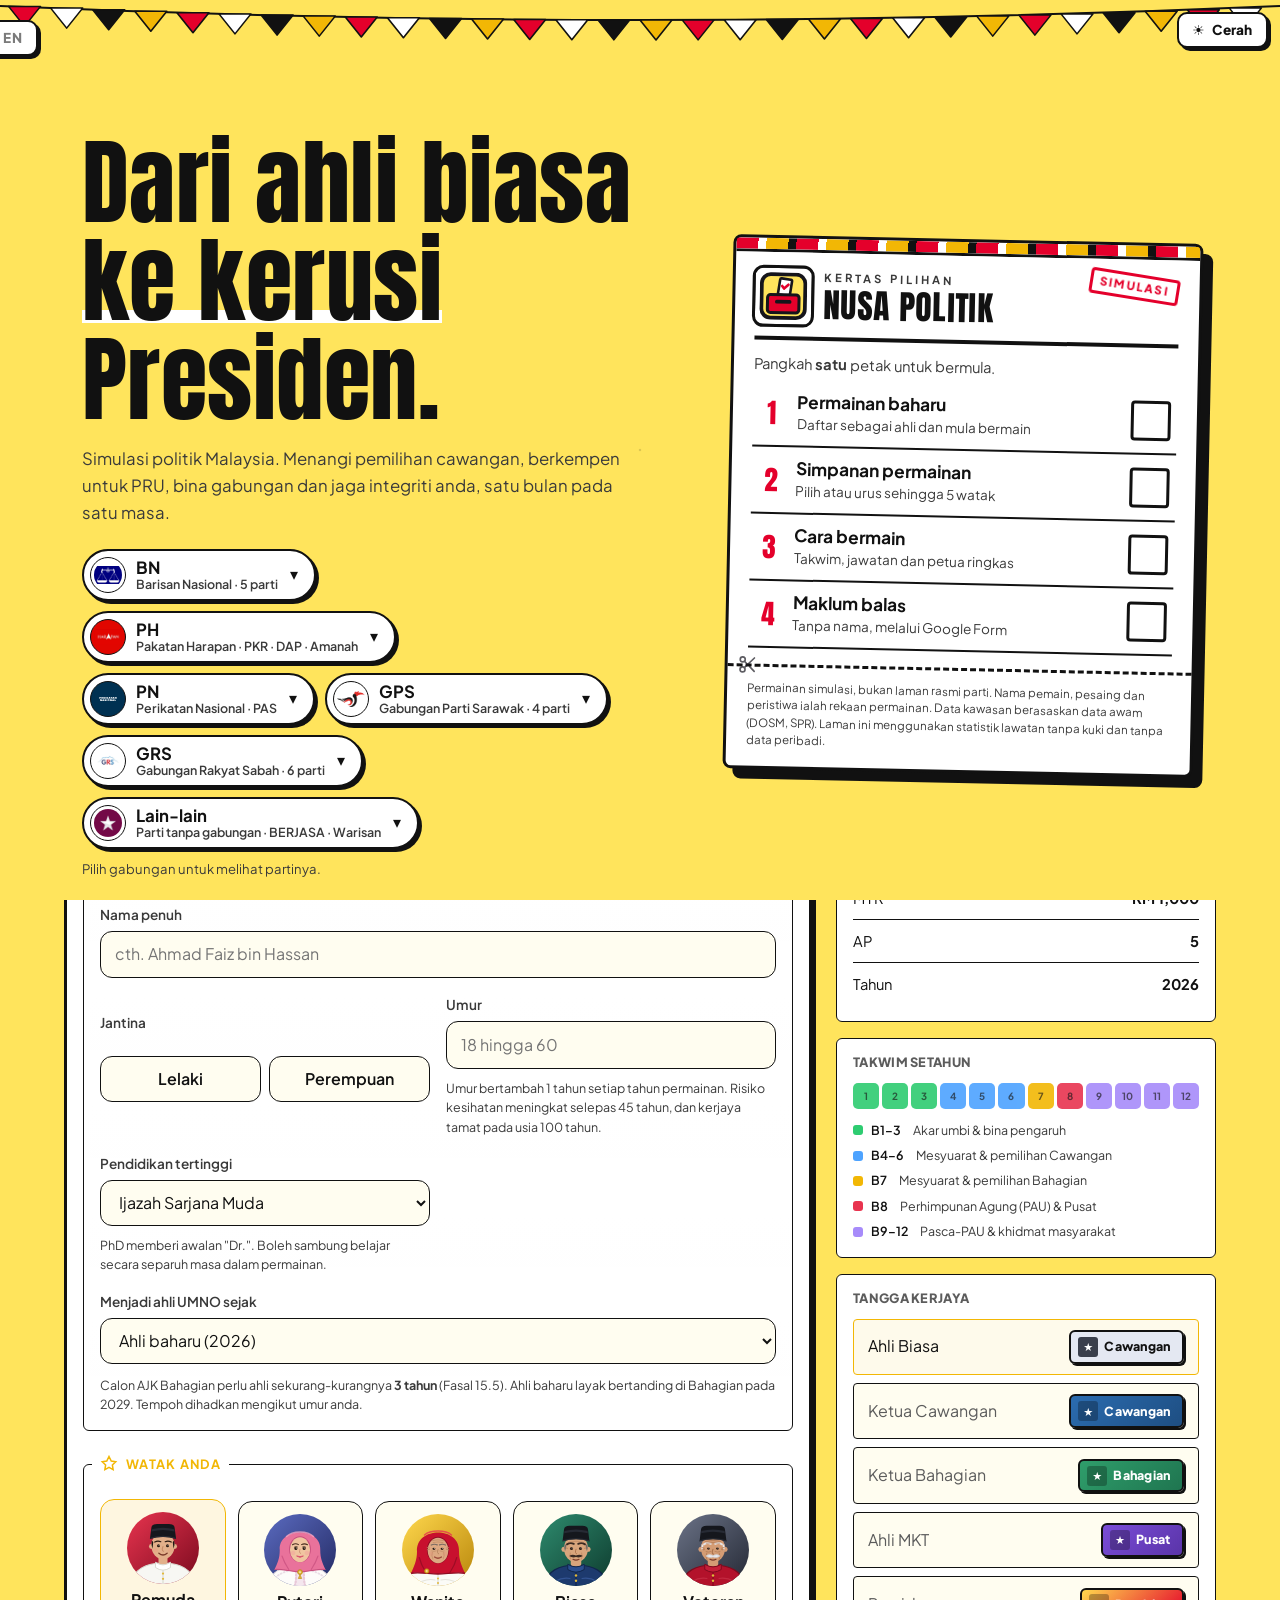
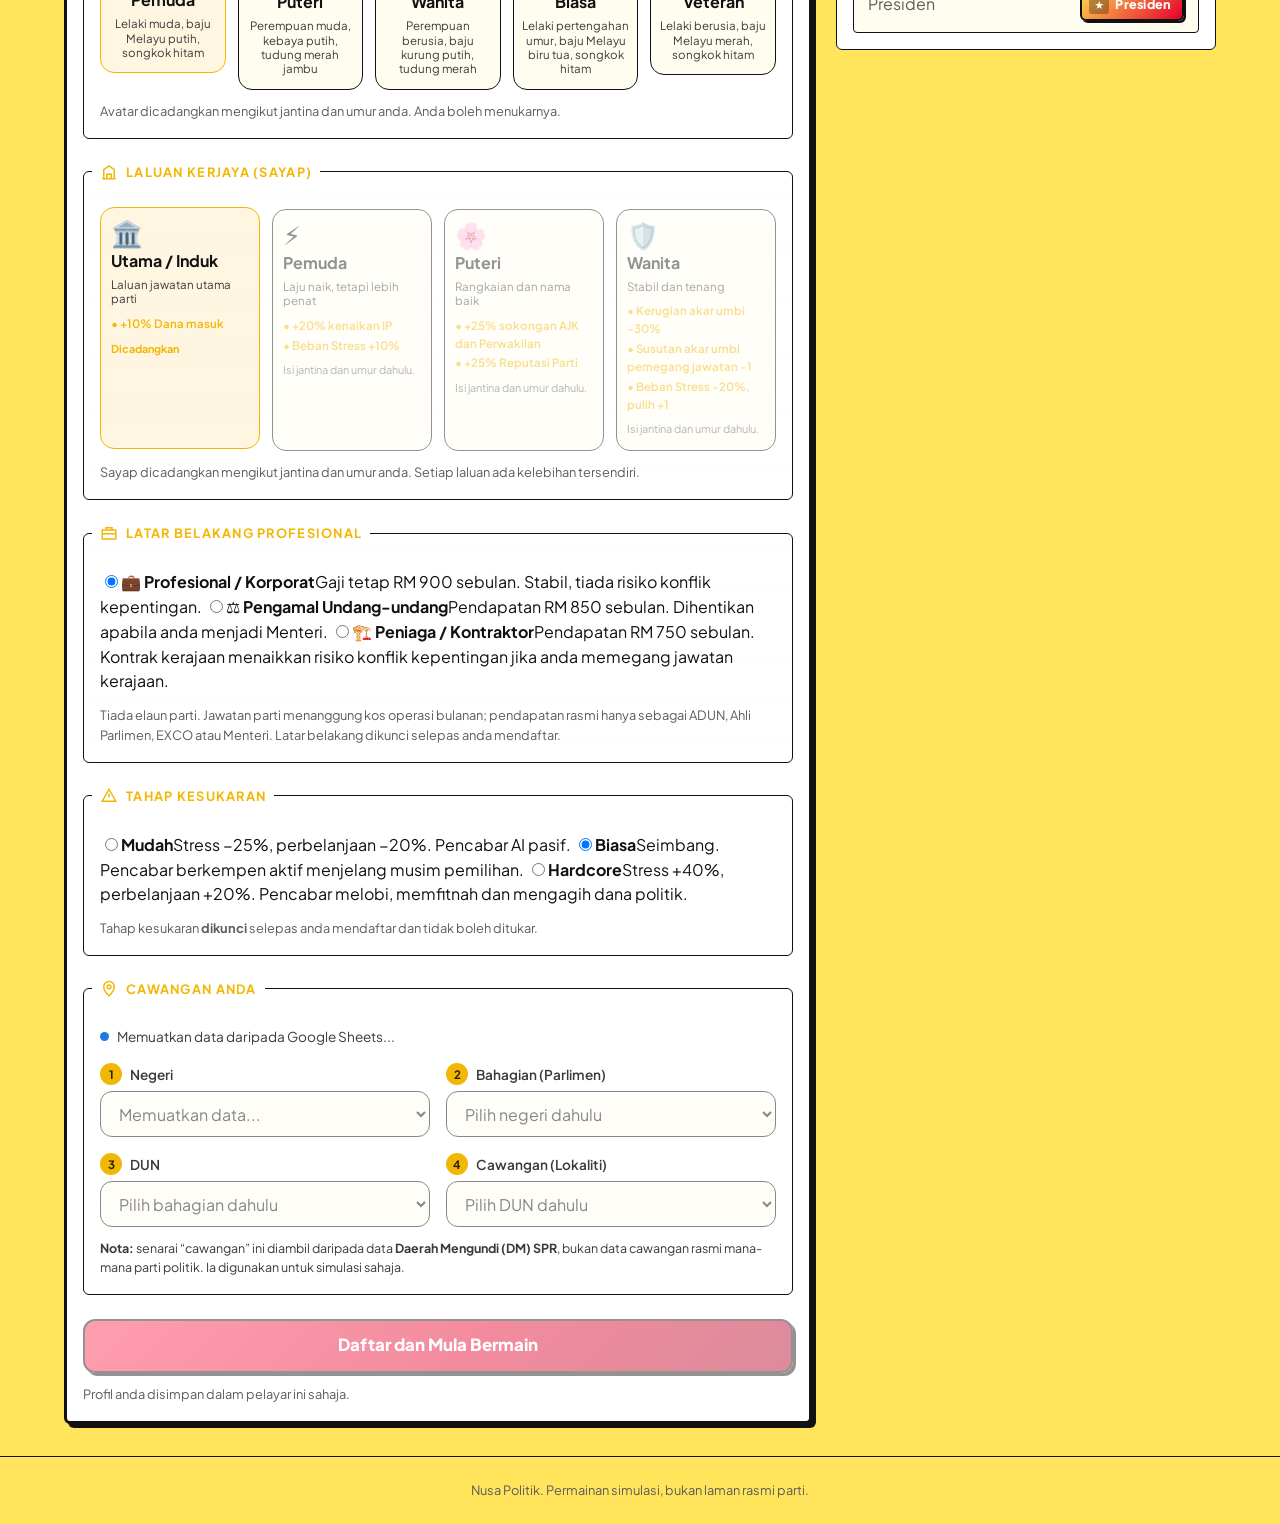
==== commit deac7750: "v13.65: enjin pemilihan GRS (Fasa 5) - PBS: jawatan ikut komuniti (BBI/BI/Cina), medan Komuniti dala" ====
--- a/index.html
+++ b/index.html
@@ -1527,6 +1527,13 @@
                 <label><input type="radio" name="blokPBB" value="pesaka"> <span>Pesaka</span> <span class="note" style="font-size:.78rem">(Dayak)</span></label>
                 <p class="field__hint" style="margin:6px 0 0;font-size:.78rem;color:var(--text-muted)">Jawatan Pusat dibahagi antara dua blok. Dicadangkan mengikut kawasan yang anda pilih; anda boleh menukarnya.</p>
               </div>
+              <div class="field field--wide" id="f-komPBS" role="radiogroup" aria-labelledby="l-komPBS" hidden>
+                <span id="l-komPBS" style="display:block;font-weight:600;margin-bottom:6px">Komuniti dalam PBS</span>
+                <label style="display:block;margin:2px 0"><input type="radio" name="komunitiPBS" value="bbi"> <span>Bumiputera Bukan Islam</span> <span class="note" style="font-size:.78rem">(Kadazandusun, Murut, Rungus)</span></label>
+                <label style="display:block;margin:2px 0"><input type="radio" name="komunitiPBS" value="bi"> <span>Bumiputera Islam</span> <span class="note" style="font-size:.78rem">(Bajau, Brunei, Suluk, dll.)</span></label>
+                <label style="display:block;margin:2px 0"><input type="radio" name="komunitiPBS" value="cina"> <span>Cina</span></label>
+                <p class="field__hint" style="margin:6px 0 0;font-size:.78rem;color:var(--text-muted)">Timbalan Presiden, Naib Presiden dan Majlis Tertinggi PBS dibahagi ikut komuniti. Dicadangkan mengikut kawasan yang anda pilih; anda boleh menukarnya.</p>
+              </div>
               <div class="field field--wide">
                 <label for="f-nama">Nama penuh</label>
                 <input class="input" id="f-nama" name="nama" type="text" maxlength="60" autocomplete="name" placeholder="cth. Ahmad Faiz bin Hassan" aria-describedby="e-nama" required>
@@ -1750,6 +1757,7 @@
   <script src="js/ppp-data.js"></script>
   <script src="js/berjasa-data.js"></script>
   <script src="js/grs-data.js"></script>
+  <script src="js/struktur.js"></script>
   <script src="js/warisan-data.js"></script>
   <script src="js/amanah-data.js"></script>
   <script src="js/pbrs-data.js"></script>
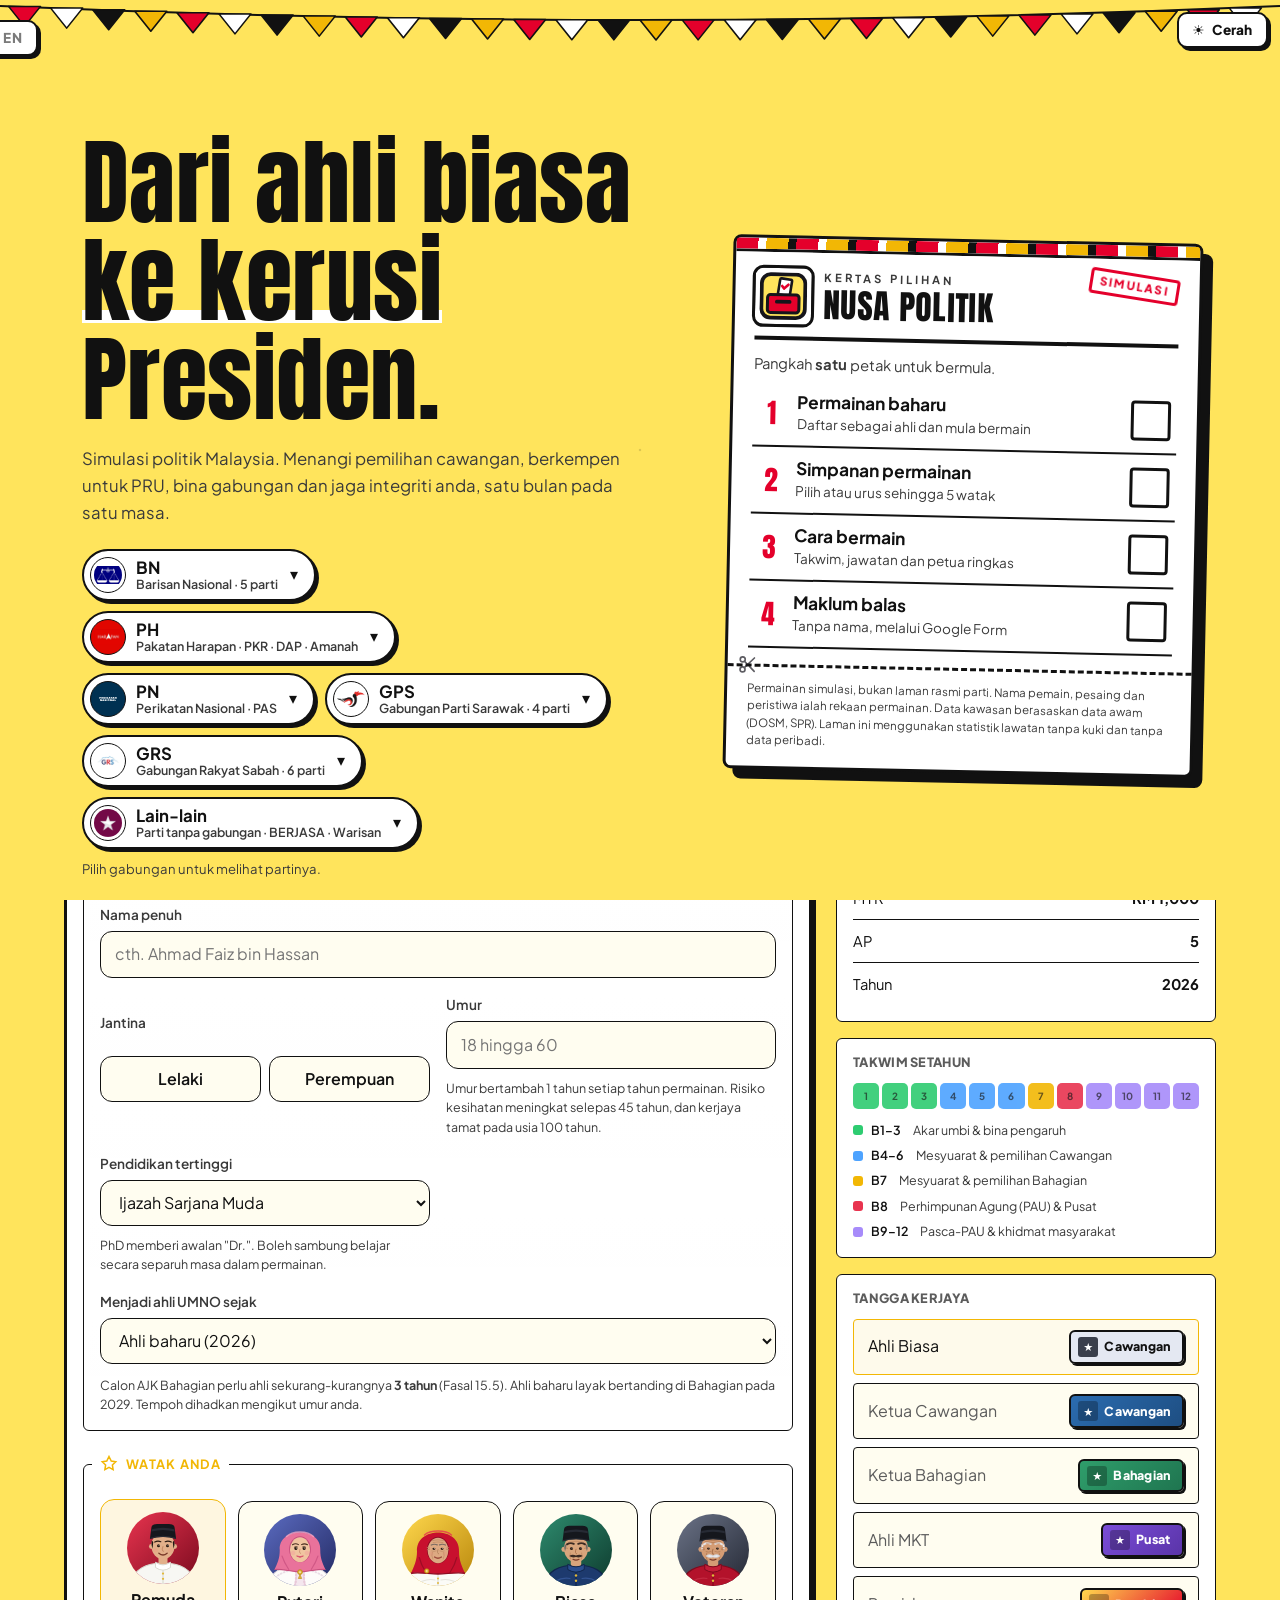
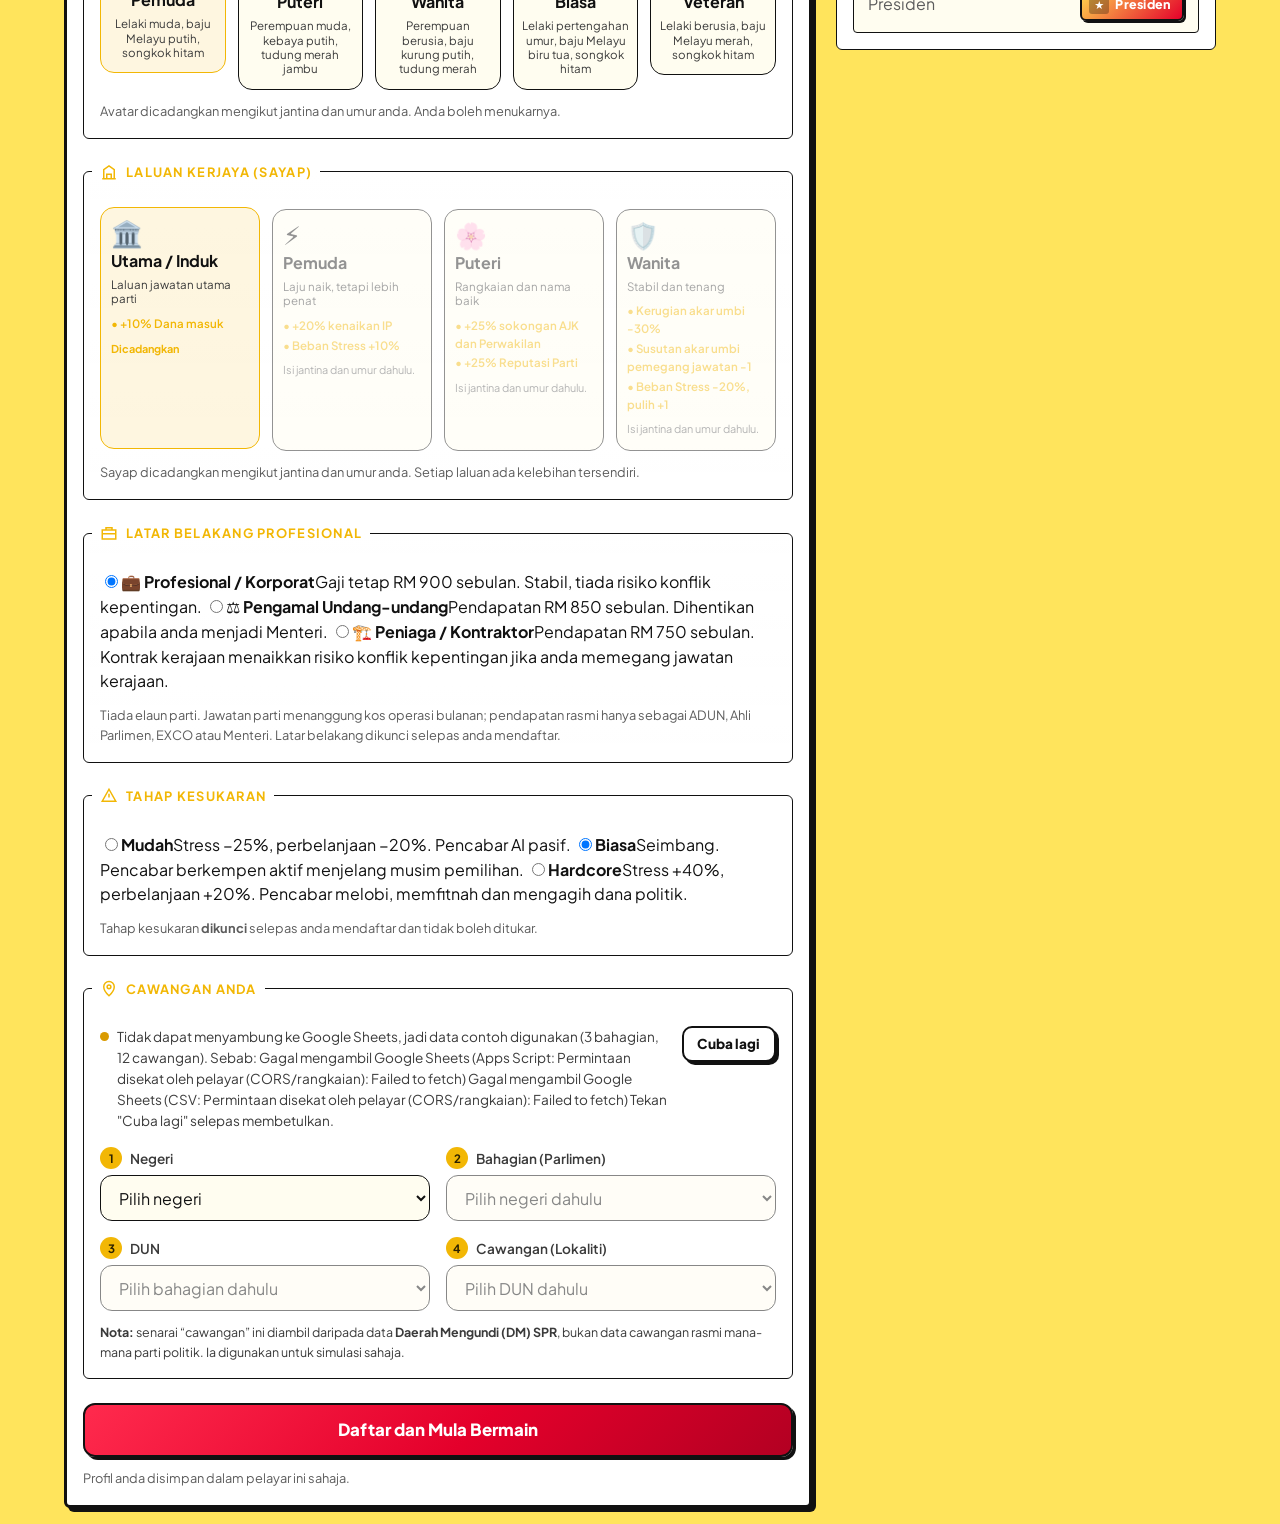
==== commit cc735d43: "v13.89: BERSATU mod penuh dalam PN (maklum balas baris 35, 37) Co-Authored-By: Claude Opus 5.5 <nore" ====
--- a/index.html
+++ b/index.html
@@ -1313,11 +1313,11 @@
           <p class="gab__kaki">PBB mod penuh; PRS, SUPP dan PDP mod ringan.</p>
         </div>
         <div class="gab__panel" id="gab-pn" data-gab-panel="PN" hidden>
-          <h4>Parti dalam Perikatan Nasional · Semenanjung</h4>
-          <div class="poster__parti" role="group" aria-label="Parti PN"><button type="button" class="poster__chip" data-menu="parti" data-parti="PAS"><img src="assets/images/logo-pas.svg" alt="" width="22" height="22" style="object-fit:cover">PAS</button></div>
-          <p class="gab__kaki">PAS mod penuh (Perlembagaan PAS Pindaan 2025).</p>
+          <h4>Parti dalam Perikatan Nasional · Semenanjung &amp; Sabah</h4>
+          <div class="poster__parti" role="group" aria-label="Parti PN"><button type="button" class="poster__chip" data-menu="parti" data-parti="PAS"><img src="assets/images/logo-pas.svg" alt="" width="22" height="22" style="object-fit:cover">PAS</button><button type="button" class="poster__chip" data-menu="parti" data-parti="BERSATU"><img src="assets/images/logo-bersatu.png" alt="" width="22" height="22" style="object-fit:contain">BERSATU</button></div>
+          <p class="gab__kaki">PAS dan BERSATU mod penuh (Perlembagaan PAS Pindaan 2025; Perlembagaan BERSATU).</p>
           <p class="gab__kaki gab__rakan-t"><b>Rakan PN</b> (NPC):</p>
-          <div class="poster__parti gab__rakan" role="list" aria-label="Rakan PN"><span class="poster__chip poster__chip--rakan" role="listitem"><img src="assets/images/logo-bersatu.png" alt="" width="22" height="22" style="object-fit:contain">Bersatu</span><span class="poster__chip poster__chip--rakan" role="listitem"><img src="assets/images/logo-gerakan.png" alt="" width="22" height="22" style="object-fit:contain">Gerakan</span><span class="poster__chip poster__chip--rakan" role="listitem"><img src="assets/images/logo-mipp.jpg" alt="" width="22" height="22" style="object-fit:contain">MIPP</span><span class="poster__chip poster__chip--rakan" role="listitem"><img src="assets/images/logo-wawasan.jpg" alt="" width="22" height="22" style="object-fit:contain">Wawasan</span></div>
+          <div class="poster__parti gab__rakan" role="list" aria-label="Rakan PN"><span class="poster__chip poster__chip--rakan" role="listitem"><img src="assets/images/logo-gerakan.png" alt="" width="22" height="22" style="object-fit:contain">Gerakan</span><span class="poster__chip poster__chip--rakan" role="listitem"><img src="assets/images/logo-mipp.jpg" alt="" width="22" height="22" style="object-fit:contain">MIPP</span><span class="poster__chip poster__chip--rakan" role="listitem"><img src="assets/images/logo-wawasan.jpg" alt="" width="22" height="22" style="object-fit:contain">Wawasan</span></div>
         </div>
         <div class="gab__panel" id="gab-ph" data-gab-panel="PH" hidden>
           <h4>Parti dalam Pakatan Harapan · seluruh Malaysia</h4>
@@ -1503,6 +1503,7 @@
                   <option value="PPP">PPP (Semenanjung, BN, mod ringan)</option>
                   <option value="PBRS">PBRS (Sabah, BN, mod ringan)</option>
                   <option value="PAS">PAS (Semenanjung, PN, mod penuh)</option>
+                  <option value="BERSATU">BERSATU (seluruh Malaysia kecuali Sarawak, PN, mod penuh)</option>
                   <option value="PKR">PKR (seluruh Malaysia, PH, mod penuh)</option>
                   <option value="DAP">DAP (seluruh Malaysia, PH, mod penuh)</option>
                   <option value="PBB">PBB (Sarawak, GPS, mod penuh)</option>
@@ -1580,6 +1581,14 @@
                 </select>
                 <p class="note" style="margin:4px 0 0;font-size:.78rem">Ahli Bersekutu hanya boleh memegang jawatan dalam Dewan Himpunan Pendukung (Fasal 11(2), 16(2), 60).</p>
               </div>
+              <div class="field" id="f-bersatu-jenis" hidden>
+                <label for="s-jenis-ahli-bersatu">Jenis keahlian BERSATU</label>
+                <select class="select" id="s-jenis-ahli-bersatu" name="keahlianJenisBersatu">
+                  <option value="ahli" selected>Ahli Biasa (Pribumi)</option>
+                  <option value="bersekutu">Ahli Bersekutu (bukan Pribumi)</option>
+                </select>
+                <p class="note" style="margin:4px 0 0;font-size:.78rem">Hanya Ahli Biasa boleh mengundi dan bertanding jawatan parti (Perlembagaan BERSATU, Fasal 7.5).</p>
+              </div>
               <div class="field" style="grid-column:1/-1">
                 <label for="s-ahli" id="l-ahli">Menjadi ahli UMNO sejak</label>
                 <select class="select" id="s-ahli" name="tahunAhli" aria-describedby="h-ahli">
@@ -1760,6 +1769,7 @@
   <script src="js/struktur.js"></script>
   <script src="js/warisan-data.js"></script>
   <script src="js/amanah-data.js"></script>
+  <script src="js/bersatu-data.js"></script>
   <script src="js/pbrs-data.js"></script>
   <script src="js/pas-data.js"></script>
   <script src="js/pkr-data.js"></script>
